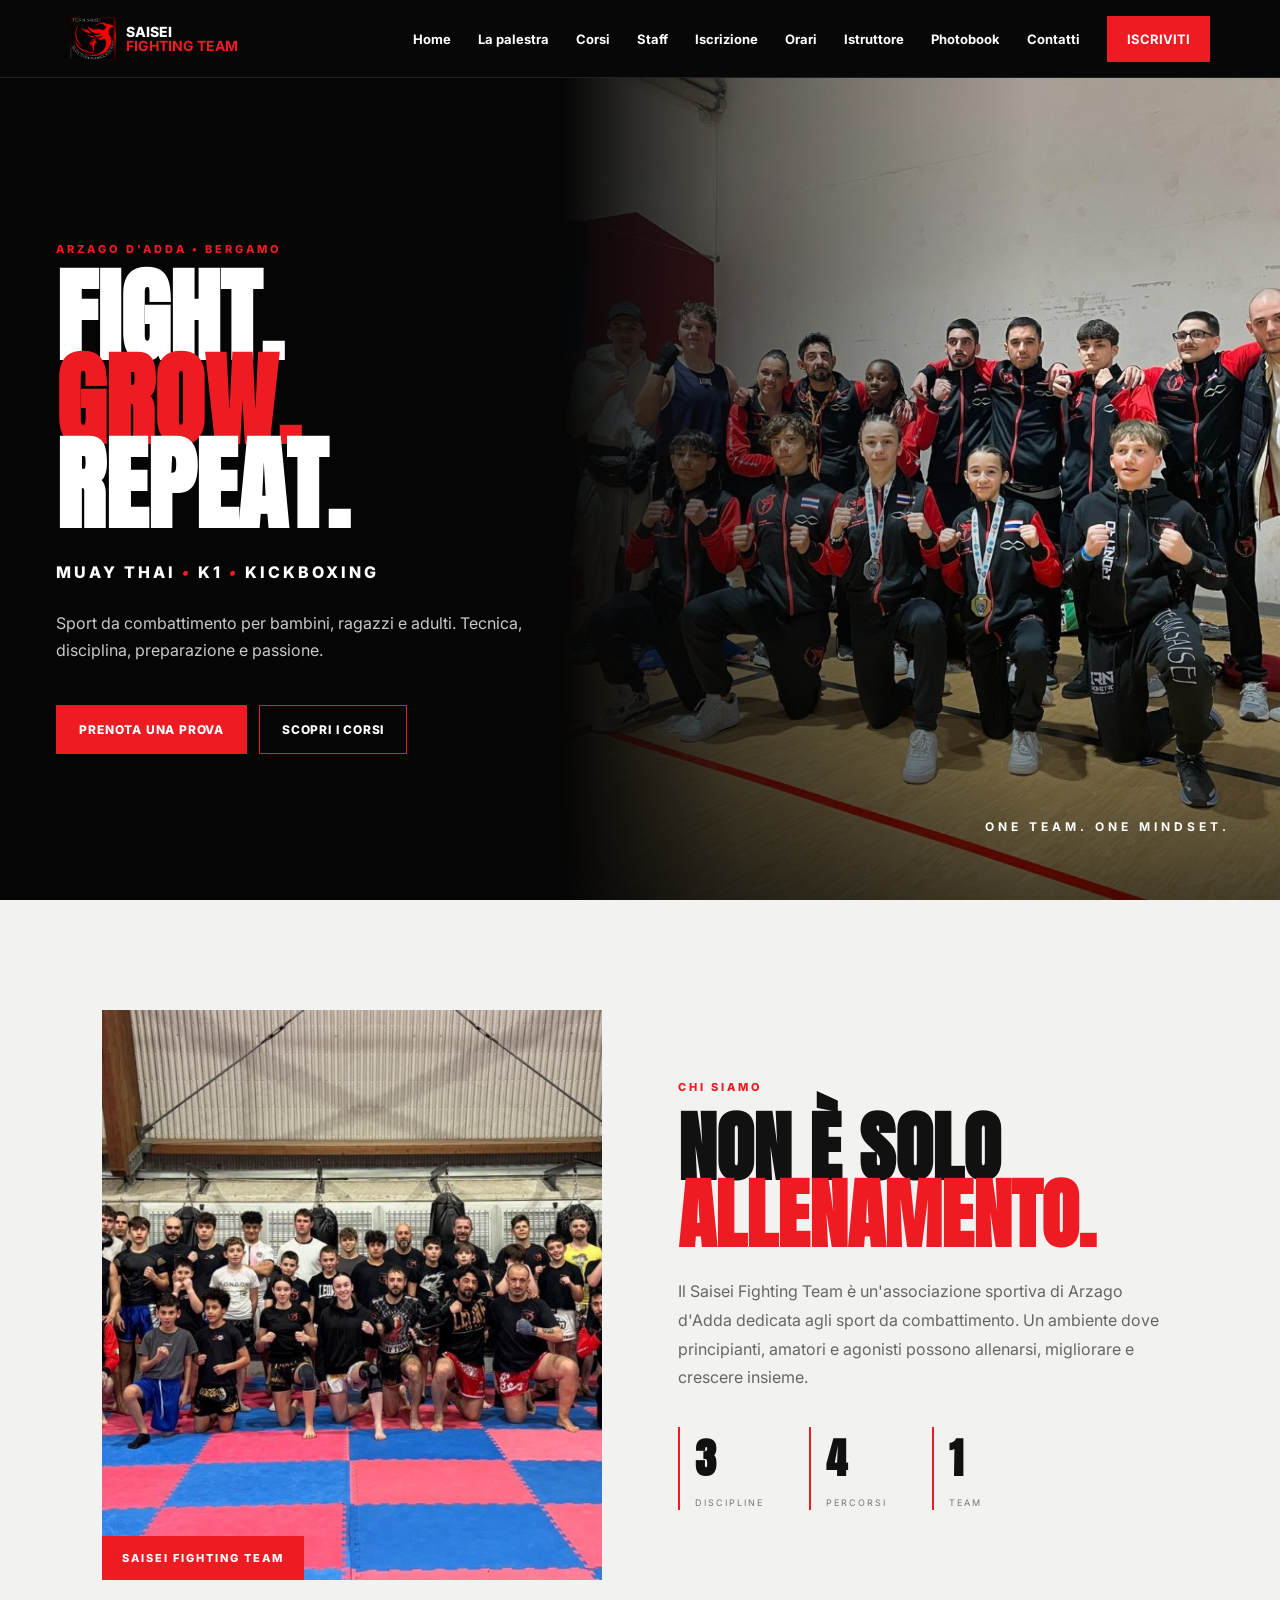
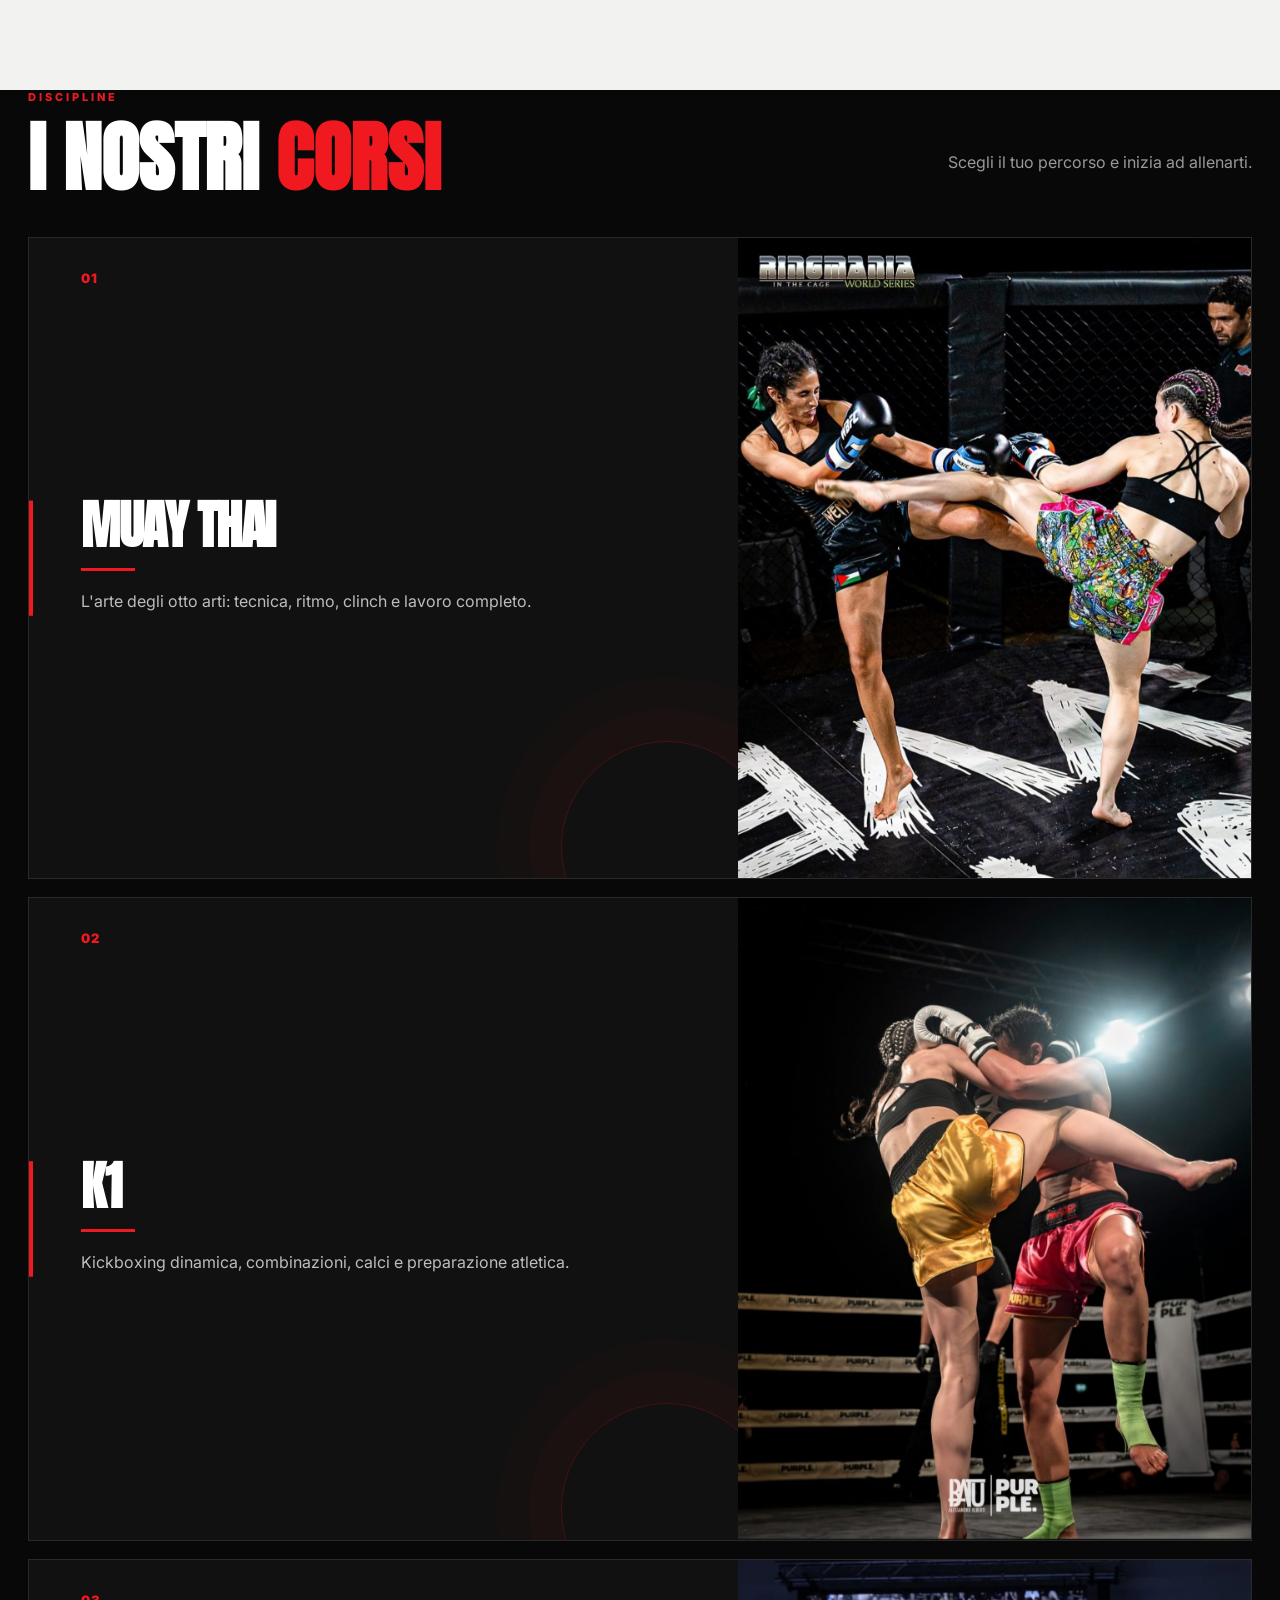
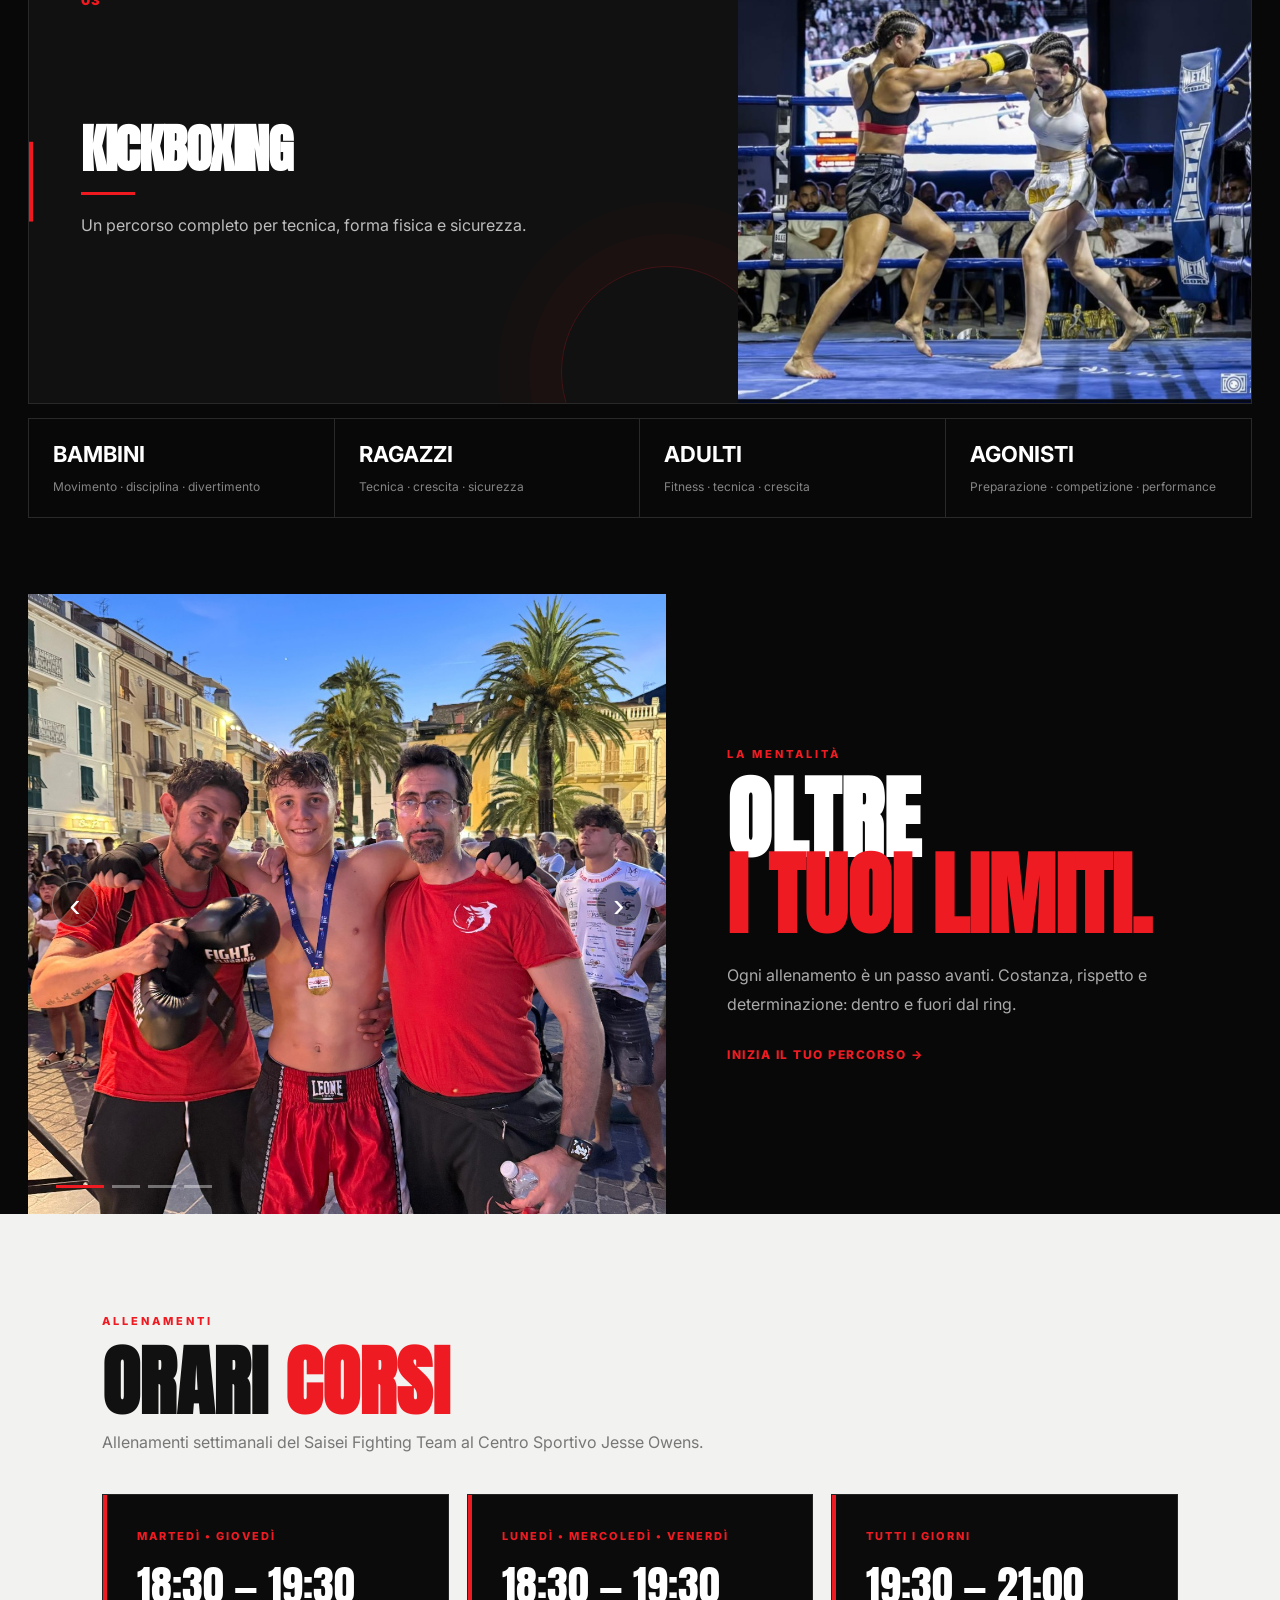
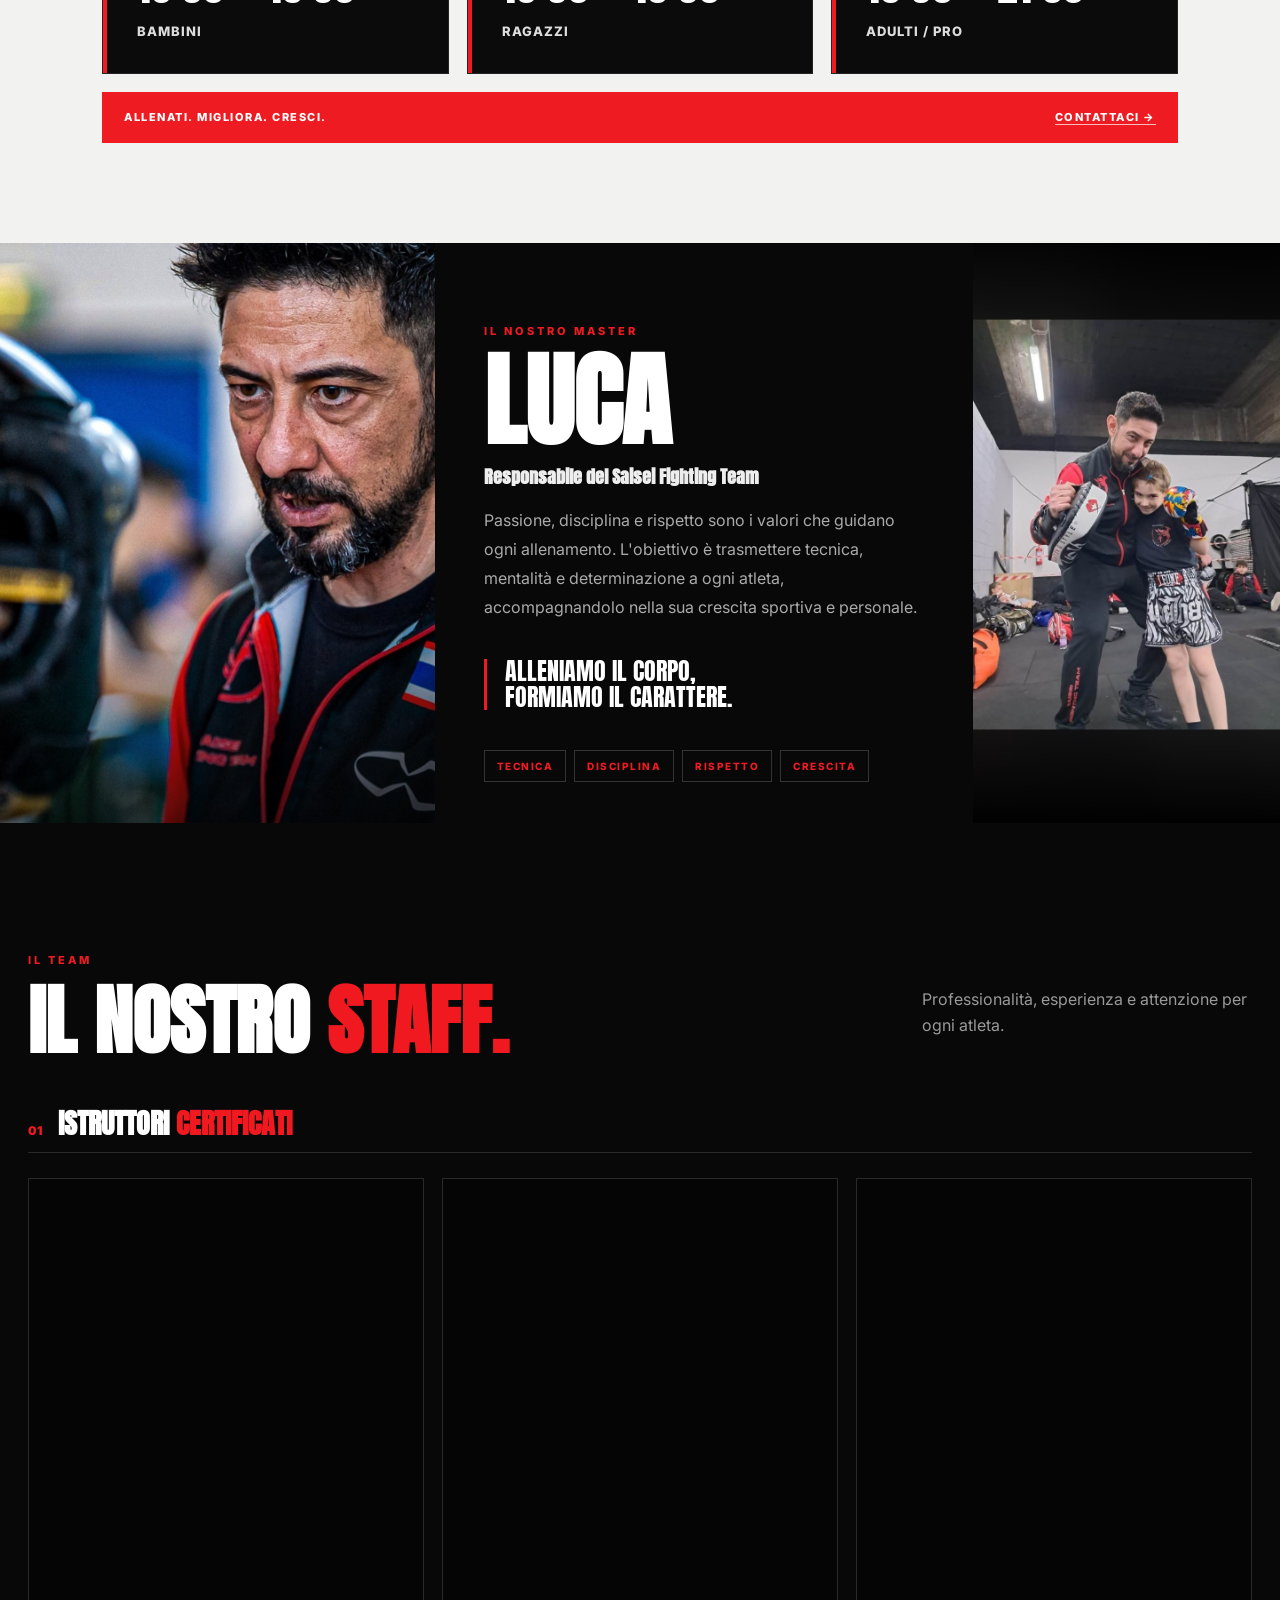
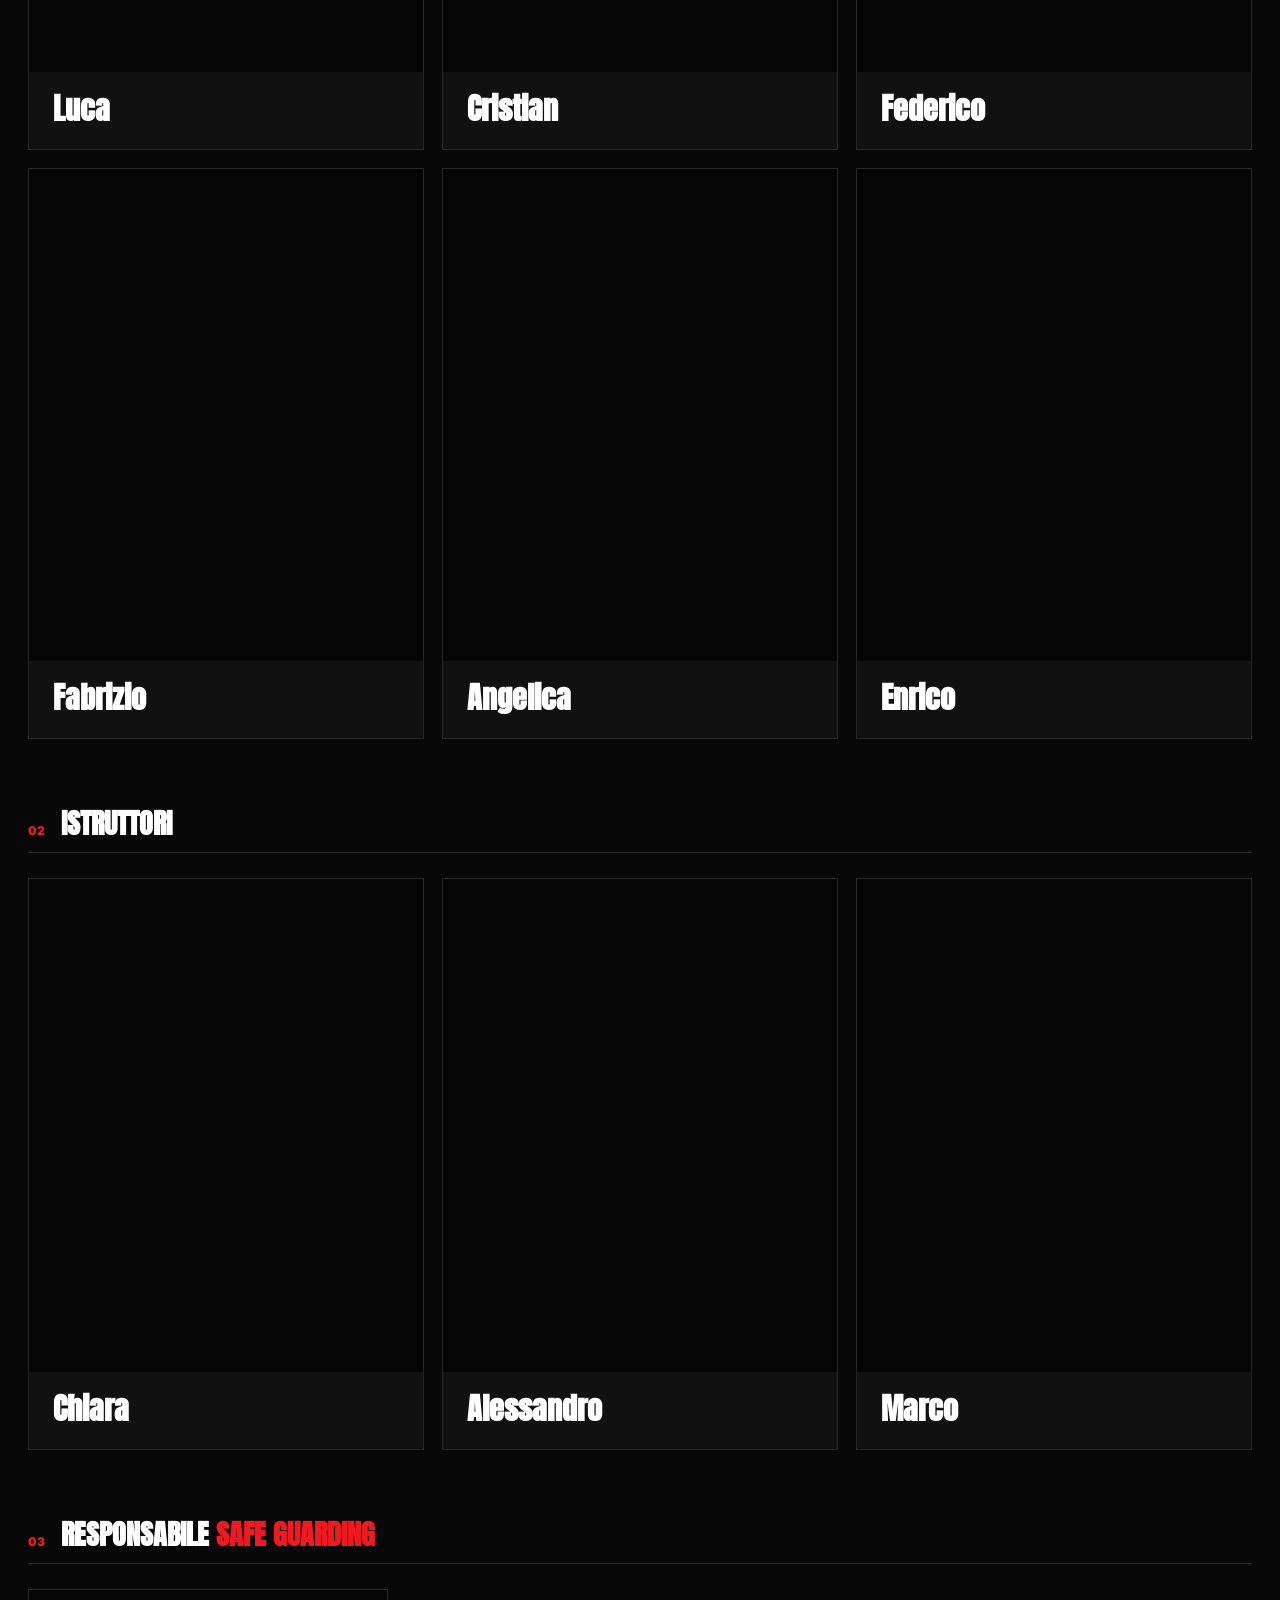
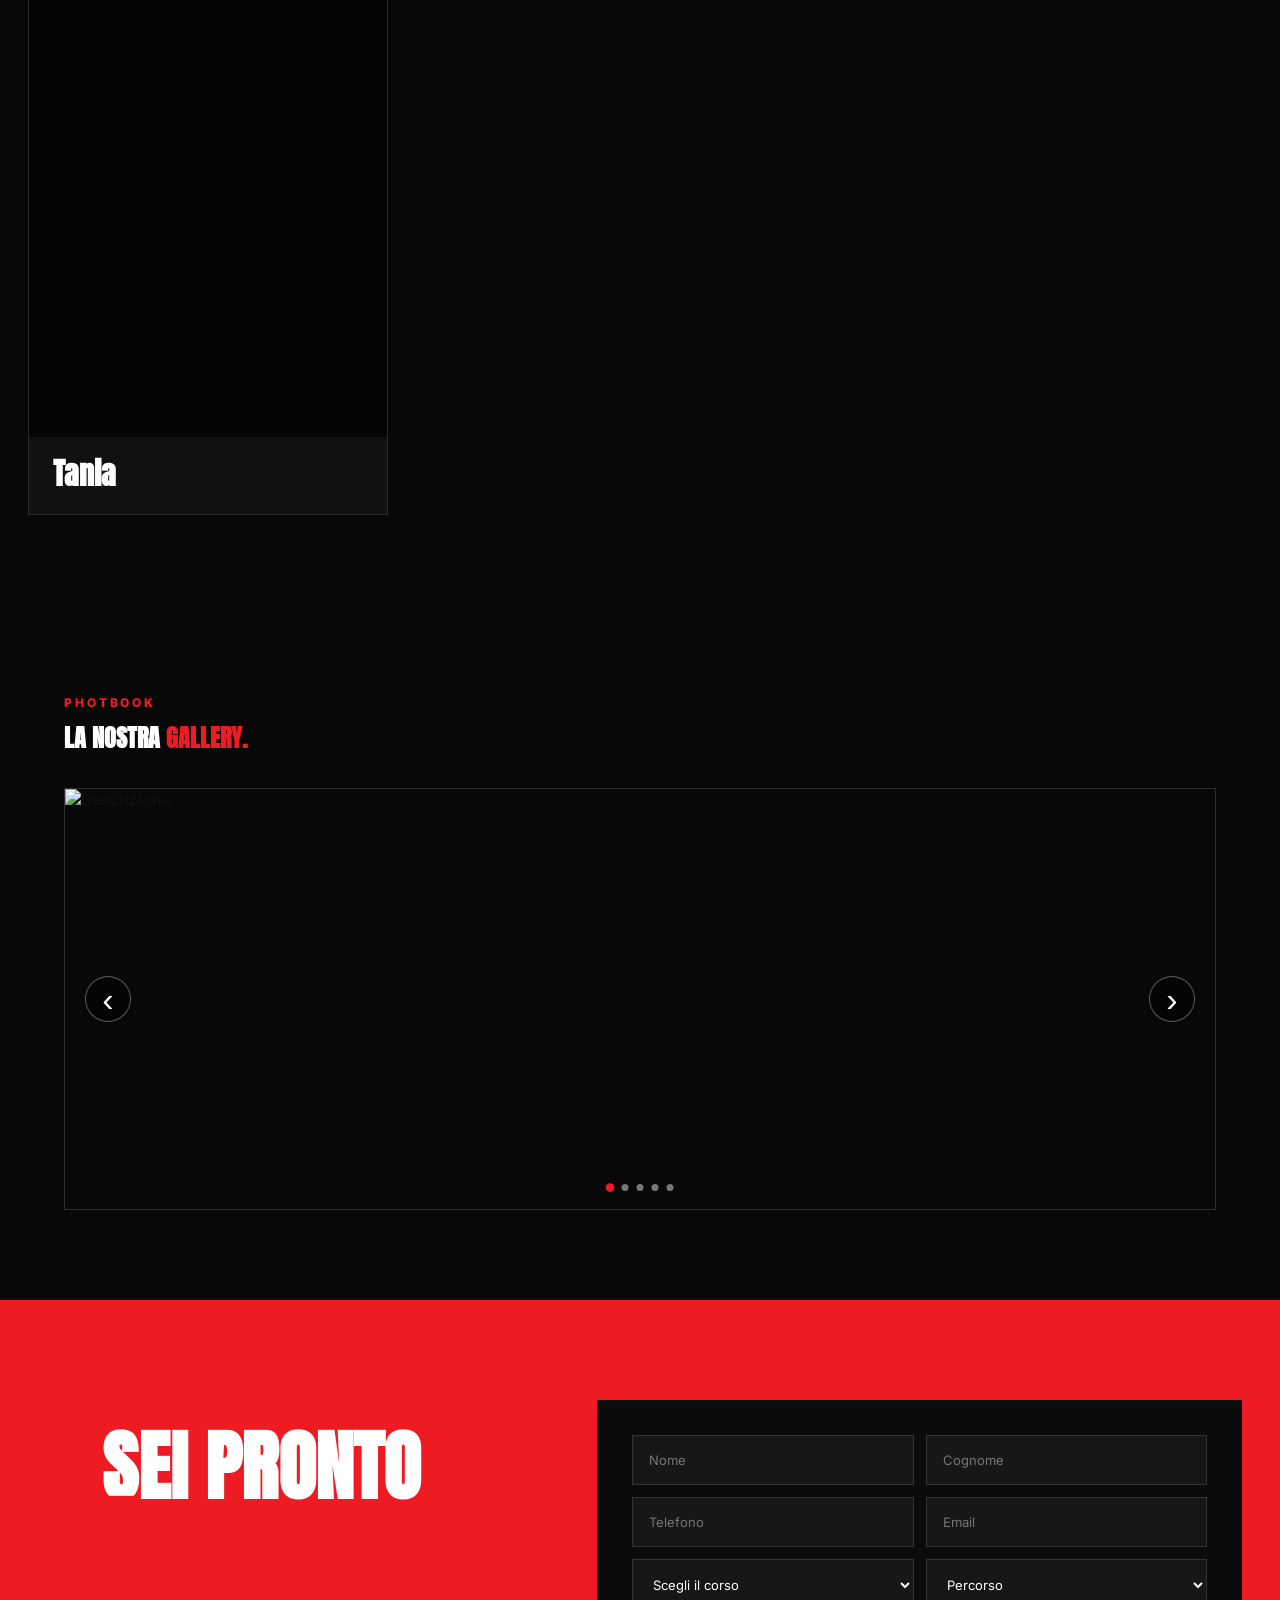
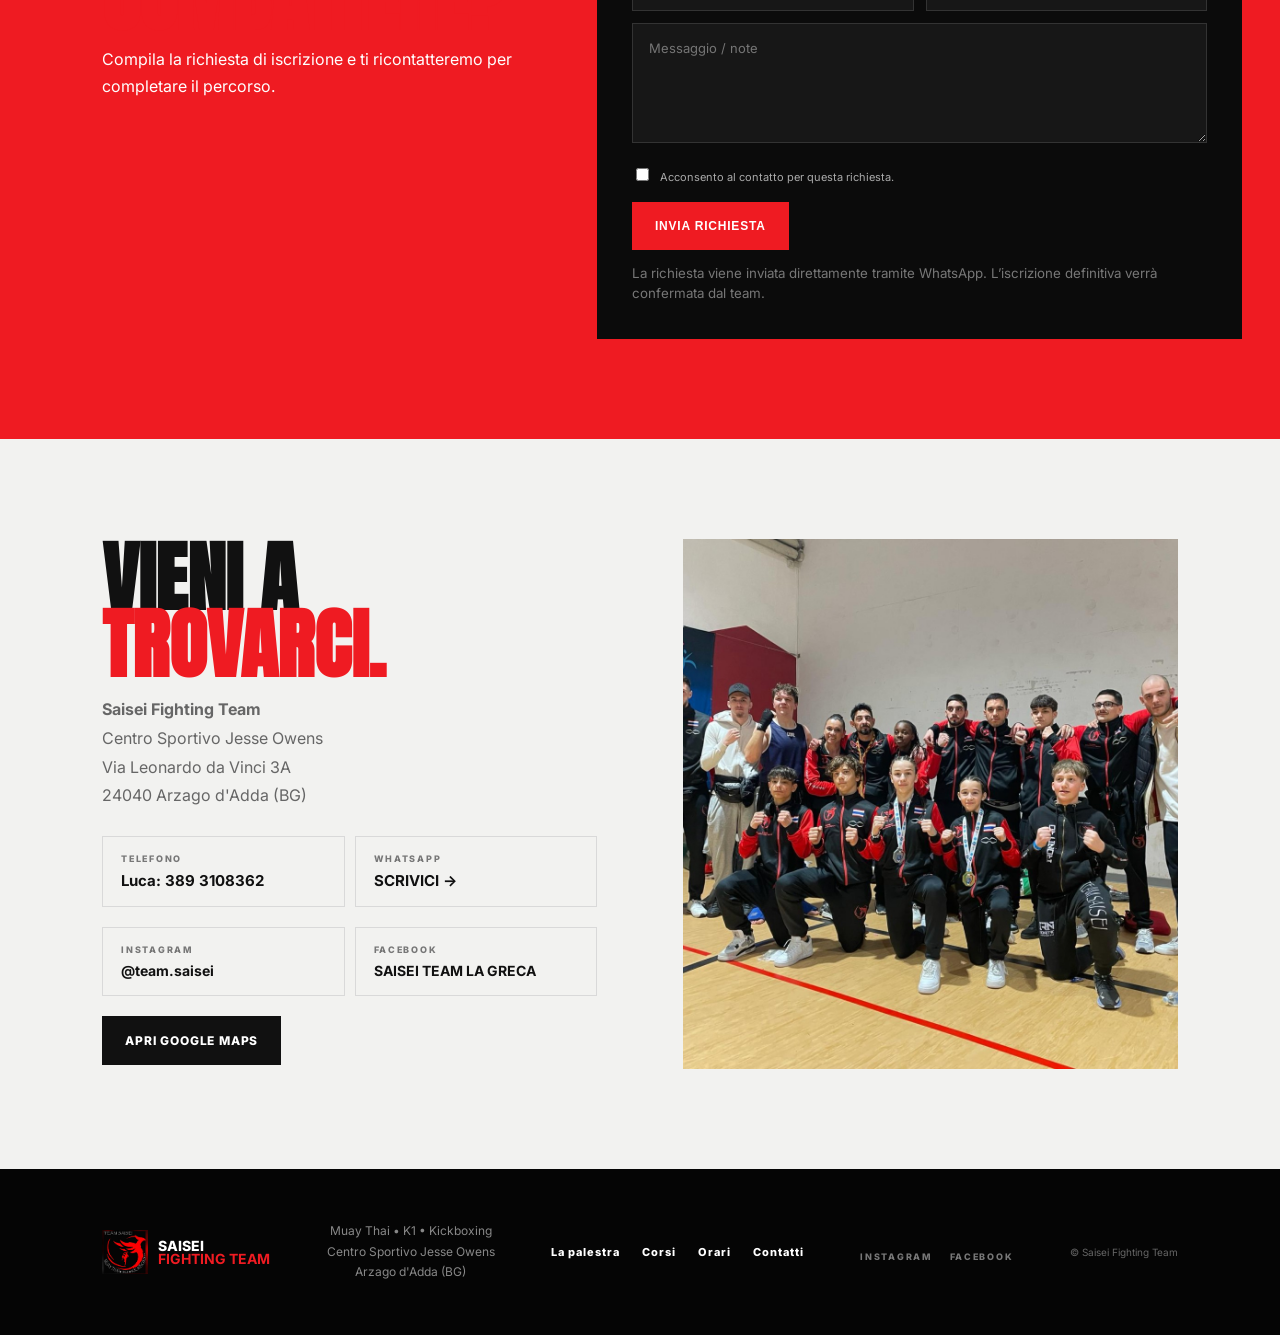
==== index.html @ 7217b6ef "Add files via upload" ====
<!doctype html>
<html lang="it">
<head>
<meta charset="utf-8">
<meta name="viewport" content="width=device-width,initial-scale=1">
<meta name="description" content="Saisei Fighting Team - Muay Thai, K1 e Kickboxing ad Arzago d'Adda.">
<title>Saisei Fighting Team</title>
<link rel="preconnect" href="https://fonts.googleapis.com">
<link rel="preconnect" href="https://fonts.gstatic.com" crossorigin>
<link href="https://fonts.googleapis.com/css2?family=Anton&family=Inter:wght@400;500;600;700;800&display=swap" rel="stylesheet">
<link rel="stylesheet" href="styles.css">
</head>
<body>
<header class="header">
<a class="brand" href="#home"><img src="logo.png" alt="Saisei Fighting Team"><span>SAISEI<br><b>FIGHTING TEAM</b></span></a>
<button class="menu-toggle" aria-label="Menu">☰</button>
<nav class="nav"><a href="#home">Home</a><a href="#palestra">La palestra</a><a href="#corsi">Corsi</a><a href="#staff">Staff</a><a href="#iscrizione">Iscrizione</a><a href="#orari">Orari</a><a href="#istruttore">Istruttore</a><a href="#photobook">Photobook</a><a href="#contatti">Contatti</a><a class="nav-cta" href="#iscrizione">ISCRIVITI</a></nav>
</header>

<section id="home" class="hero">
<div class="hero-content">
<div class="eyebrow">ARZAGO D'ADDA • BERGAMO</div>
<h1>FIGHT.<br><span>GROW.</span><br>REPEAT.</h1>
<p class="disciplines">MUAY THAI <i>•</i> K1 <i>•</i> KICKBOXING</p>
<p class="copy">Sport da combattimento per bambini, ragazzi e adulti. Tecnica, disciplina, preparazione e passione.</p>
<div class="actions"><a class="btn red" href="#iscrizione">PRENOTA UNA PROVA</a><a class="btn outline" href="#corsi">SCOPRI I CORSI</a></div>
</div>
<div class="hero-photo"><img src="team.jpg" alt="Saisei Fighting Team"><div class="hero-overlay"></div><strong>ONE TEAM. ONE MINDSET.</strong></div>

</section>

<section id="palestra" class="about light">
<div class="big-photo"><img src="gym.jpg" alt="Allenamento del Saisei Fighting Team"><span>SAISEI FIGHTING TEAM</span></div>
<div><div class="eyebrow dark">CHI SIAMO</div><h2>NON È SOLO<br><em>ALLENAMENTO.</em></h2>
<p>Il Saisei Fighting Team è un'associazione sportiva di Arzago d'Adda dedicata agli sport da combattimento. Un ambiente dove principianti, amatori e agonisti possono allenarsi, migliorare e crescere insieme.</p>
<div class="stats"><div><b>3</b><small>DISCIPLINE</small></div><div><b>4</b><small>PERCORSI</small></div><div><b>1</b><small>TEAM</small></div></div></div>
</section>

<section id="corsi" class="dark-section">
  <div class="section-head">
    <div>
      <div class="eyebrow">DISCIPLINE</div>
      <h2>I NOSTRI <em>CORSI</em></h2>
    </div>
    <p>Scegli il tuo percorso e inizia ad allenarti.</p>
  </div>

  <div class="course-list">
    <article class="course-row">
      <div class="course-copy">
        <span class="course-number">01</span>
        <div>
          <h3>MUAY THAI</h3>
          <p>L'arte degli otto arti: tecnica, ritmo, clinch e lavoro completo.</p>
        </div>
      </div>
      <div class="course-photo"><img src="muay-thai.jpg" alt="Muay Thai"></div>
    </article>

    <article class="course-row">
      <div class="course-copy">
        <span class="course-number">02</span>
        <div>
          <h3>K1</h3>
          <p>Kickboxing dinamica, combinazioni, calci e preparazione atletica.</p>
        </div>
      </div>
      <div class="course-photo"><img src="fight-4.jpg" alt="K1"></div>
    </article>

    <article class="course-row">
      <div class="course-copy">
        <span class="course-number">03</span>
        <div>
          <h3>KICKBOXING</h3>
          <p>Un percorso completo per tecnica, forma fisica e sicurezza.</p>
        </div>
      </div>
      <div class="course-photo"><img src="fight-5.jpg" alt="Kickboxing"></div>
    </article>
  </div>

  <div class="course-levels">
    <div><strong>BAMBINI</strong><span>Movimento · disciplina · divertimento</span></div>
    <div><strong>RAGAZZI</strong><span>Tecnica · crescita · sicurezza</span></div>
    <div><strong>ADULTI</strong><span>Fitness · tecnica · crescita</span></div>
    <div><strong>AGONISTI</strong><span>Preparazione · competizione · performance</span></div>
  </div>
</section>


<section class="quote">
  <div class="quote-gallery" aria-label="Galleria Saisei Fighting Team">
    <div class="quote-slide is-active"><img src="fighter.jpg" alt="Atleta del Saisei Fighting Team"></div>
    <div class="quote-slide"><img src="team.jpg" alt="Squadra Saisei Fighting Team"></div>
    <div class="quote-slide"><img src="gym.jpg" alt="Allenamento del Saisei Fighting Team"></div>
    <div class="quote-slide"><img src="fight-2.jpg" alt="Combattimento"></div>
    <button class="quote-nav quote-prev" type="button" aria-label="Foto precedente">‹</button>
    <button class="quote-nav quote-next" type="button" aria-label="Foto successiva">›</button>
    <div class="quote-dots" aria-hidden="true">
      <span class="is-active"></span><span></span><span></span><span></span>
    </div>
  </div>
  <article>
    <div class="eyebrow">LA MENTALITÀ</div>
    <h2>OLTRE<br><em>I TUOI LIMITI.</em></h2>
    <p>Ogni allenamento è un passo avanti. Costanza, rispetto e determinazione: dentro e fuori dal ring.</p>
    <a href="#iscrizione">INIZIA IL TUO PERCORSO →</a>
  </article>
</section>


<section id="orari" class="light schedule">
<div class="eyebrow dark">ALLENAMENTI</div>
<h2>ORARI <em>CORSI</em></h2>
<p class="muted">Allenamenti settimanali del Saisei Fighting Team al Centro Sportivo Jesse Owens.</p>
<div class="schedule-cards">
  <div class="schedule-card">
    <div class="schedule-days">MARTEDÌ • GIOVEDÌ</div>
    <div class="schedule-time">18:30 — 19:30</div>
    <div class="schedule-course">BAMBINI</div>
  </div>
  <div class="schedule-card">
    <div class="schedule-days">LUNEDÌ • MERCOLEDÌ • VENERDÌ</div>
    <div class="schedule-time">18:30 — 19:30</div>
    <div class="schedule-course">RAGAZZI</div>
  </div>
  <div class="schedule-card schedule-wide">
    <div class="schedule-days">TUTTI I GIORNI</div>
    <div class="schedule-time">19:30 — 21:00</div>
    <div class="schedule-course">ADULTI / PRO</div>
  </div>
</div>
<div class="schedule-note">
  <span>ALLENATI. MIGLIORA. CRESCI.</span>
  <a href="#contatti">CONTATTACI →</a>
</div>
</section>

<section id="istruttore" class="coach">
<div class="coach-main-photo"><img src="luca-master.jpg" alt="Luca - Master del Saisei Fighting Team"></div>
<article>
  <div class="eyebrow">IL NOSTRO MASTER</div>
  <h2>LUCA</h2>
  <h3 class="coach-role">Responsabile del Saisei Fighting Team</h3>
  <p>Passione, disciplina e rispetto sono i valori che guidano ogni allenamento. L'obiettivo è trasmettere tecnica, mentalità e determinazione a ogni atleta, accompagnandolo nella sua crescita sportiva e personale.</p>
  <blockquote>ALLENIAMO IL CORPO,<br>FORMIAMO IL CARATTERE.</blockquote>
  <div class="coach-values">
    <span>TECNICA</span><span>DISCIPLINA</span><span>RISPETTO</span><span>CRESCITA</span>
  </div>
</article>
<div class="coach-support-photo"><img src="luca-kids.jpg" alt="Luca durante un allenamento con un giovane atleta"></div>
</section>



<section id="staff" class="dark-section staff-section">
  <div class="section-head"><div><div class="eyebrow">IL TEAM</div><h2>IL NOSTRO <em>STAFF.</em></h2></div>
  <p>Professionalità, esperienza e attenzione per ogni atleta.</p></div>
  <div class="staff-category"><div class="staff-category-title"><span>01</span><h3>ISTRUTTORI <em>CERTIFICATI</em></h3></div>
    <div class="coaches-grid"><article class="coach-card"><div class="coach-photo"></div><div class="coach-info"><h3>Luca</h3></div></article>
<article class="coach-card"><div class="coach-photo"></div><div class="coach-info"><h3>Cristian</h3></div></article>
<article class="coach-card"><div class="coach-photo"></div><div class="coach-info"><h3>Federico</h3></div></article>
<article class="coach-card"><div class="coach-photo"></div><div class="coach-info"><h3>Fabrizio</h3></div></article>
<article class="coach-card"><div class="coach-photo"></div><div class="coach-info"><h3>Angelica</h3></div></article>
<article class="coach-card"><div class="coach-photo"></div><div class="coach-info"><h3>Enrico</h3></div></article></div></div>
  <div class="staff-category"><div class="staff-category-title"><span>02</span><h3>ISTRUTTORI</h3></div>
    <div class="coaches-grid"><article class="coach-card"><div class="coach-photo"></div><div class="coach-info"><h3>Chiara</h3></div></article>
<article class="coach-card"><div class="coach-photo"></div><div class="coach-info"><h3>Alessandro</h3></div></article>
<article class="coach-card"><div class="coach-photo"></div><div class="coach-info"><h3>Marco</h3></div></article></div></div>
  <div class="staff-category staff-safeguarding"><div class="staff-category-title"><span>03</span><h3>RESPONSABILE <em>SAFE GUARDING</em></h3></div>
    <div class="coaches-grid staff-single"><article class="coach-card"><div class="coach-photo"></div><div class="coach-info"><h3>Tania</h3></div></article></div></div>
</section>


<section id="photobook" class="photobook-section">
  <div class="photobook-heading">
    <span class="eyebrow">PHOTBOOK</span>
    <h2>LA NOSTRA <span>GALLERY.</span></h2>
  </div>
  <div class="photobook-carousel" aria-label="Photobook">
    <div class="photobook-slide is-active"><img class="photobook-image" src="nome-foto.jpg" alt="Descrizione"></div>
    <div class="photobook-slide"><img class="photobook-image" src="fight-2.jpg" alt="Combattimento"></div>
    <div class="photobook-slide"><img class="photobook-image" src="fight-5.jpg" alt="Combattimento"></div>
    <div class="photobook-slide"><img class="photobook-image" src="fight-4.jpg" alt="Combattimento"></div>
    <div class="photobook-slide"><img class="photobook-image" src="gym.jpg" alt="Allenamento"></div>
    <button class="photobook-nav photobook-prev" type="button" aria-label="Foto precedente">‹</button>
    <button class="photobook-nav photobook-next" type="button" aria-label="Foto successiva">›</button>
    <div class="photobook-dots" aria-hidden="true"><span class="is-active"></span><span></span><span></span><span></span><span></span></div>
  </div>
</section>

<section id="iscrizione" class="signup"><div><div class="eyebrow">ISCRIZIONE</div><h2>SEI PRONTO<br><em>A COMBATTERE?</em></h2><p>Compila la richiesta di iscrizione e ti ricontatteremo per completare il percorso.</p></div>
<form id="signupForm"><div class="form-grid"><input required placeholder="Nome"><input required placeholder="Cognome"><input required type="tel" placeholder="Telefono"><input type="email" placeholder="Email"><select required><option value="">Scegli il corso</option><option>Muay Thai</option><option>K1</option><option>Kickboxing</option><option>Non so, vorrei essere consigliato</option></select><select><option value="">Percorso</option><option>Bambini</option><option>Adulti</option><option>Amatori</option><option>Agonisti</option></select></div><textarea placeholder="Messaggio / note"></textarea><label class="consent"><input required type="checkbox"> Acconsento al contatto per questa richiesta.</label><button class="btn red" type="submit">INVIA RICHIESTA</button><small>La richiesta viene inviata direttamente tramite WhatsApp. L’iscrizione definitiva verrà confermata dal team.</small></form></section>

<section id="contatti" class="light contact">
<div>
    <h2>VIENI A<br><em>TROVARCI.</em></h2>
  <p><b>Saisei Fighting Team</b><br>Centro Sportivo Jesse Owens<br>Via Leonardo da Vinci 3A<br>24040 Arzago d'Adda (BG)</p>
  <div class="contact-actions">
    <a class="contact-action" href="tel:+393893108362"><span>TELEFONO</span><strong>Luca: 389 3108362</strong></a>
    <a class="contact-action" href="https://wa.me/393893108362" target="_blank" rel="noopener"><span>WHATSAPP</span><strong>SCRIVICI →</strong></a>
  </div>
  <div class="social-links">
  <a href="https://www.instagram.com/team.saisei/" target="_blank" rel="noopener"><span>INSTAGRAM</span><strong>@team.saisei</strong></a>
  <a href="https://www.facebook.com/p/Asd-Saisei-Team-La-Greca-100063907461205/?locale=it_IT" target="_blank" rel="noopener"><span>FACEBOOK</span><strong>SAISEI TEAM LA GRECA</strong></a>
</div>
<a class="btn dark" target="_blank" rel="noopener" href="https://www.google.com/maps/search/?api=1&query=Via+Leonardo+da+Vinci+3A,+Arzago+d'Adda">APRI GOOGLE MAPS</a>
</div>
<div class="contact-photo"><img src="team.jpg" alt="Saisei Fighting Team"></div>
</section>

<footer>
<div class="brand"><img src="logo.png" alt="Saisei Fighting Team"><span>SAISEI<br><b>FIGHTING TEAM</b></span></div>
<p>Muay Thai • K1 • Kickboxing<br>Centro Sportivo Jesse Owens<br>Arzago d'Adda (BG)</p>
<div class="footer-links"><a href="#palestra">La palestra</a><a href="#corsi">Corsi</a><a href="#orari">Orari</a><a href="#contatti">Contatti</a></div>
<div class="footer-socials">
  <a href="https://www.instagram.com/team.saisei/" target="_blank" rel="noopener">INSTAGRAM</a>
  <a href="https://www.facebook.com/p/Asd-Saisei-Team-La-Greca-100063907461205/?locale=it_IT" target="_blank" rel="noopener">FACEBOOK</a>
</div>
<small>© Saisei Fighting Team</small>
</footer>
<script src="script.js"></script>

<script>
document.getElementById('signupForm').addEventListener('submit', function(e) {
  e.preventDefault();

  const inputs = this.querySelectorAll('input, select, textarea');
  const nome = inputs[0].value;
  const cognome = inputs[1].value;
  const telefono = inputs[2].value;
  const email = inputs[3].value || 'Non indicata';
  const corso = inputs[4].value;
  const percorso = inputs[5].value || 'Non indicato';
  const note = inputs[6].value || 'Nessuna nota';

  const message =
    'RICHIESTA DI ISCRIZIONE\n\n' +
    'Nome: ' + nome + '\n' +
    'Cognome: ' + cognome + '\n' +
    'Telefono: ' + telefono + '\n' +
    'Email: ' + email + '\n' +
    'Corso: ' + corso + '\n' +
    'Percorso: ' + percorso + '\n\n' +
    'Messaggio: ' + note;

  window.open(
    'https://wa.me/393893108362?text=' + encodeURIComponent(message),
    '_blank'
  );
});
</script>


<script>
(function(){
  const slides = document.querySelectorAll('.quote-slide');
  const dots = document.querySelectorAll('.quote-dots span');
  const prev = document.querySelector('.quote-prev');
  const next = document.querySelector('.quote-next');
  if (!slides.length) return;

  let current = 0;
  let timer;

  function showSlide(index){
    slides[current].classList.remove('is-active');
    dots[current].classList.remove('is-active');

    current = (index + slides.length) % slides.length;

    slides[current].classList.add('is-active');
    dots[current].classList.add('is-active');
  }

  function resetTimer(){
    clearInterval(timer);
    timer = setInterval(function(){
      showSlide(current + 1);
    }, 7000);
  }

  prev.addEventListener('click', function(){
    showSlide(current - 1);
    resetTimer();
  });

  next.addEventListener('click', function(){
    showSlide(current + 1);
    resetTimer();
  });

  resetTimer();
})();
</script>


<script>
(function(){
  const slides = document.querySelectorAll('.photobook-slide');
  const dots = document.querySelectorAll('.photobook-dots span');
  const prev = document.querySelector('.photobook-prev');
  const next = document.querySelector('.photobook-next');
  if (!slides.length || !prev || !next) return;

  let current = 0;
  let timer;

  function showSlide(index){
    slides[current].classList.remove('is-active');
    dots[current].classList.remove('is-active');
    current = (index + slides.length) % slides.length;
    slides[current].classList.add('is-active');
    dots[current].classList.add('is-active');
  }

  function resetTimer(){
    clearInterval(timer);
    timer = setInterval(function(){
      showSlide(current + 1);
    }, 7000);
  }

  prev.addEventListener('click', function(){
    showSlide(current - 1);
    resetTimer();
  });

  next.addEventListener('click', function(){
    showSlide(current + 1);
    resetTimer();
  });

  resetTimer();
})();
</script>

</body></html>
---- styles.css ----
*{box-sizing:border-box}html{scroll-behavior:smooth}body{margin:0;font-family:Inter,Arial,sans-serif;color:#111;background:#080808}img{display:block;width:100%;object-fit:cover}a{text-decoration:none;color:inherit}.header{height:78px;background:#070707;color:#fff;display:flex;align-items:center;justify-content:space-between;padding:0 5.5%;position:sticky;top:0;z-index:50;border-bottom:1px solid #202020}.brand{display:flex;align-items:center;gap:10px;font-size:14px;font-weight:800;line-height:.95}.brand img{width:46px;height:46px;object-fit:contain}.brand b{color:#ef1b22}.nav{display:flex;gap:27px;align-items:center;font-size:13px;font-weight:700}.nav a:hover{color:#ef1b22}.nav-cta{background:#ef1b22;padding:15px 20px}.menu-toggle{display:none;background:none;border:0;color:#fff;font-size:25px}.hero{min-height:calc(100vh - 78px);display:grid;grid-template-columns:44% 56%;background:#050505;color:#fff;overflow:hidden}.hero-content{padding:11vh 5% 9vh 10%;display:flex;justify-content:center;flex-direction:column;z-index:2}.eyebrow{color:#ef1b22;font-size:11px;font-weight:800;letter-spacing:3px;margin-bottom:20px}.dark{color:#ef1b22}.hero h1,h2,h3{font-family:Anton,Impact,sans-serif;margin:0}.hero h1{font-size:clamp(75px,8vw,145px);line-height:.82}.hero h1 span,h2 em{color:#ef1b22;font-style:normal}.disciplines{font-weight:800;letter-spacing:3px;margin:34px 0 12px}.disciplines i{color:#ef1b22}.copy{max-width:540px;color:#c9c9c9;line-height:1.7}.actions{display:flex;gap:12px;margin-top:24px}.btn{display:inline-flex;padding:16px 22px;border:1px solid #ef1b22;font-size:12px;font-weight:800;letter-spacing:.8px;justify-content:center;cursor:pointer}.red{background:#ef1b22;color:#fff}.outline{color:#fff}.dark.btn{background:#111;color:#fff;border-color:#111}.hero-photo{position:relative;overflow:hidden}.hero-photo img{height:100%;object-position:center}.hero-overlay{position:absolute;inset:0;background:linear-gradient(90deg,#050505 0%,rgba(5,5,5,.5) 24%,transparent 65%),linear-gradient(0deg,rgba(0,0,0,.7),transparent 45%)}.hero-photo strong{position:absolute;right:7%;bottom:8%;font-size:12px;letter-spacing:4px}.light{background:#f2f2f0}.about{padding:110px 8%;display:grid;grid-template-columns:1fr 1fr;gap:7%;align-items:center}.big-photo{height:570px;position:relative;overflow:hidden}.big-photo img{height:100%}.big-photo span{position:absolute;bottom:0;left:0;background:#ef1b22;color:#fff;padding:15px 20px;font-size:11px;font-weight:800;letter-spacing:2px}.about h2,.section-head h2,.schedule h2,.contact h2{font-size:clamp(55px,6vw,100px);line-height:.88}.about p{color:#666;line-height:1.8;max-width:620px;margin:28px 0}.stats{display:flex;margin-top:35px}.stats div{padding:0 45px 0 15px;border-left:2px solid #ef1b22}.stats b{font-family:Anton;font-size:42px;display:block}.stats small{font-size:9px;letter-spacing:2px;color:#777}.courses{padding:105px 8%;color:#fff}.section-head{display:flex;justify-content:space-between;align-items:end;gap:30px;margin-bottom:45px}.section-head p{color:#999;max-width:330px;line-height:1.6}.course-grid{display:grid;grid-template-columns:repeat(3,1fr);gap:15px}.course-grid article{height:470px;position:relative;overflow:hidden;border:1px solid #292929}.course-grid article img{height:100%;transition:.5s}.course-grid article:hover img{transform:scale(1.04)}.shade{position:absolute;inset:0;background:linear-gradient(0deg,rgba(0,0,0,.92),transparent 65%)}.course-grid article>span{position:absolute;top:24px;left:24px;color:#ef1b22;font-family:Anton}.course-grid article>div:last-child{position:absolute;left:28px;right:28px;bottom:28px}.course-grid h3{font-size:42px}.course-grid p{color:#ddd;line-height:1.6;font-size:14px}.audience{display:grid;grid-template-columns:repeat(4,1fr);margin-top:15px;border:1px solid #292929}.audience div{padding:28px 22px;border-right:1px solid #292929}.audience div:last-child{border:0}.audience b{display:block;font-family:Anton;font-size:27px}.audience small{display:block;color:#888;margin-top:8px}.quote{display:grid;grid-template-columns:52% 48%;background:#080808;color:#fff;min-height:620px}.quote>div{overflow:hidden}.quote img{height:100%}.quote article{padding:90px 10%;display:flex;justify-content:center;flex-direction:column}.quote h2{font-size:clamp(60px,7vw,110px);line-height:.85}.quote p{color:#aaa;line-height:1.8;max-width:500px;margin:28px 0}.quote a{color:#ef1b22;font-size:12px;font-weight:800;letter-spacing:1.5px}.schedule{padding:100px 8%}.muted{color:#777}.table{margin-top:40px;border-top:2px solid #111}.tr{display:grid;grid-template-columns:1fr 1fr 2fr;padding:20px 12px;border-bottom:1px solid #ccc;gap:20px}.tr.head{background:#111;color:#fff;font-size:11px;letter-spacing:2px}.tr strong{color:#ef1b22}.coach{display:grid;grid-template-columns:48% 52%;background:#080808;color:#fff}.coach>div{height:580px}.coach img{height:100%}.coach article{padding:90px 10%;display:flex;justify-content:center;flex-direction:column}.coach h2{font-size:clamp(50px,6vw,90px);line-height:.9}.coach p{color:#aaa;line-height:1.8;max-width:560px}.gallery{padding:100px 8%}.gallery-grid{display:grid;grid-template-columns:repeat(4,1fr);gap:10px}.gallery-grid img{height:360px}.signup{background:#ef1b22;color:#fff;padding:100px 8%;display:grid;grid-template-columns:40% 60%;gap:6%}.signup h2{font-size:clamp(60px,6vw,100px);line-height:.85}.signup p{line-height:1.7}.signup form{background:#0b0b0b;padding:35px}.form-grid{display:grid;grid-template-columns:1fr 1fr;gap:12px}input,select,textarea{width:100%;padding:16px;background:#171717;border:1px solid #333;color:#fff;font:inherit;font-size:13px}textarea{margin-top:12px;min-height:120px;resize:vertical}.consent{display:block;color:#aaa;font-size:11px;margin:18px 0}.consent input{width:auto;margin-right:8px}.signup form>small{display:block;color:#777;margin-top:15px}.contact{padding:100px 8%;display:grid;grid-template-columns:1fr 1fr;gap:8%;align-items:center}.contact p{color:#666;line-height:1.8}.contact-photo{height:530px}.contact-photo img{height:100%}footer{background:#050505;color:#fff;padding:40px 8%;display:flex;align-items:center;justify-content:space-between;gap:30px}footer p{text-align:center;color:#888;font-size:12px;line-height:1.7}footer small{color:#666;font-size:10px}@media(max-width:900px){.header{height:70px;padding:0 5%}.nav{display:none;position:absolute;top:70px;left:0;right:0;background:#080808;padding:15px 5%;flex-direction:column;align-items:stretch;gap:0}.nav.open{display:flex}.nav a{padding:14px 0;border-bottom:1px solid #222}.nav-cta{text-align:center;margin-top:8px}.menu-toggle{display:block}.hero{grid-template-columns:1fr}.hero-content{padding:80px 7% 55px}.hero-photo{height:55vh;min-height:380px}.about,.quote,.coach,.contact,.signup{grid-template-columns:1fr}.about{padding:70px 7%}.big-photo{height:430px}.courses,.gallery,.schedule{padding:70px 7%}.section-head{display:block}.section-head p{margin-top:18px}.course-grid{grid-template-columns:1fr}.audience{grid-template-columns:1fr 1fr}.audience div:nth-child(2){border-right:0}.audience div:nth-child(3),.audience div:nth-child(4){border-top:1px solid #292929}.quote>div{height:480px}.quote article,.coach article{padding:70px 7%}.coach>div{height:460px}.gallery-grid{grid-template-columns:1fr 1fr}.gallery-grid img{height:250px}.signup{padding:70px 7%}.signup form{padding:22px}.contact{padding:70px 7%}.contact-photo{height:400px}footer{flex-direction:column;text-align:center}}@media(max-width:520px){.brand span{font-size:11px}.brand img{width:40px;height:40px}.hero h1{font-size:20vw}.hero-disciplines{letter-spacing:1.5px;font-size:13px}.actions{flex-direction:column}.btn{width:100%}.stats{justify-content:space-between}.stats div{padding-right:10px}.audience{grid-template-columns:1fr}.audience div{border-right:0!important;border-bottom:1px solid #292929}.gallery-grid{grid-template-columns:1fr}.gallery-grid img{height:330px}.form-grid{grid-template-columns:1fr}.tr{grid-template-columns:1fr 1fr}.tr strong{grid-column:1/-1}}

.schedule-cards{display:grid;grid-template-columns:repeat(3,1fr);gap:18px;margin-top:42px}
.schedule-card{background:#0b0b0b;color:#fff;padding:34px;border:1px solid #242424;position:relative;overflow:hidden}
.schedule-card:before{content:"";position:absolute;left:0;top:0;bottom:0;width:4px;background:#ef1b22}
.schedule-days{color:#ef1b22;font-size:11px;font-weight:800;letter-spacing:2px;margin-bottom:22px}
.schedule-time{font-family:Anton,Impact,sans-serif;font-size:42px;line-height:1}
.schedule-course{font-size:13px;font-weight:800;letter-spacing:1px;margin-top:16px;color:#ddd}
.schedule-note{display:flex;justify-content:space-between;align-items:center;margin-top:18px;background:#ef1b22;color:#fff;padding:18px 22px;font-size:11px;font-weight:800;letter-spacing:1.5px}
.schedule-note a{border-bottom:1px solid rgba(255,255,255,.7)}

.coach{display:grid;grid-template-columns:34% 42% 24%;background:#080808;color:#fff;min-height:620px}
.coach-main-photo,.coach-support-photo{height:620px;overflow:hidden}
.coach-main-photo img,.coach-support-photo img{height:100%}
.coach-main-photo img{object-position:center}
.coach-support-photo img{object-position:center}
.coach article{padding:75px 9%;display:flex;justify-content:center;flex-direction:column}
.coach article h2{font-size:clamp(70px,8vw,120px);line-height:.85}
.coach-role{font-size:18px;margin:18px 0 0;color:#eee}
.coach article p{color:#aaa;line-height:1.8;max-width:560px}
.coach blockquote{margin:22px 0;padding-left:18px;border-left:3px solid #ef1b22;font-family:Anton,Impact,sans-serif;font-size:24px;line-height:1.05}
.coach-values{display:flex;flex-wrap:wrap;gap:8px;margin-top:18px}
.coach-values span{border:1px solid #333;padding:9px 12px;color:#ef1b22;font-size:10px;font-weight:800;letter-spacing:1.5px}

@media(max-width:1000px){
.schedule-cards{grid-template-columns:1fr 1fr}
.schedule-wide{grid-column:1/-1}
.coach{grid-template-columns:1fr 1fr}
.coach-main-photo{height:520px}
.coach-support-photo{height:520px}
.coach article{grid-column:1/-1;grid-row:2;padding:65px 7%}
}
@media(max-width:600px){
.schedule-cards{grid-template-columns:1fr}
.schedule-wide{grid-column:auto}
.schedule-time{font-size:38px}
.coach{display:flex;flex-direction:column}
.coach-main-photo{height:440px}
.coach-support-photo{height:400px;order:3}
.coach article{order:2;padding:60px 7%}
.coach article h2{font-size:72px}
}

.contact-actions{display:grid;grid-template-columns:1fr 1fr;gap:10px;margin:26px 0 20px}
.contact-action{border:1px solid #d9d9d9;padding:16px 18px;display:flex;flex-direction:column;gap:7px;transition:.2s}
.contact-action:hover{border-color:#ef1b22;transform:translateY(-2px)}
.contact-action span{font-size:9px;letter-spacing:1.7px;font-weight:800;color:#777}
.contact-action strong{font-size:15px;color:#111}
.footer-links{display:flex;gap:22px;flex-wrap:wrap;justify-content:center;margin:12px 0}
.footer-links a{font-size:11px;font-weight:800;letter-spacing:1px}
@media(max-width:600px){.contact-actions{grid-template-columns:1fr}.footer-links{gap:14px}}

.social-links{display:grid;grid-template-columns:1fr 1fr;gap:10px;margin:10px 0 20px}
.social-links a{border:1px solid #d9d9d9;padding:16px 18px;display:flex;flex-direction:column;gap:7px;transition:.2s}
.social-links a:hover{border-color:#ef1b22;transform:translateY(-2px)}
.social-links span,.footer-socials a{font-size:9px;letter-spacing:1.7px;font-weight:800;color:#777}
.social-links strong{font-size:14px;color:#111}
.footer-socials{display:flex;gap:18px;justify-content:center;margin-top:8px}
.footer-socials a:hover{color:#ef1b22}
@media(max-width:600px){.social-links{grid-template-columns:1fr}}

/* CORSI — immagini uniformi e perfettamente allineate */
#corsi .course-image,
#corsi .card img,
#corsi .course-card img,
#corsi .course-media img {
  display:block;
  width:100%;
  height:260px;
  object-fit:cover;
  object-position:center center;
  margin:0;
}
#corsi .card,
#corsi .course-card,
#corsi .course-media {
  overflow:hidden;
}
@media(max-width:900px){
  #corsi .course-image,
  #corsi .card img,
  #corsi .course-card img,
  #corsi .course-media img {height:230px}
}
@media(max-width:600px){
  #corsi .course-image,
  #corsi .card img,
  #corsi .course-card img,
  #corsi .course-media img {height:210px}
}

/* CORSI — mostrare le foto intere, senza tagli */
#corsi .course-image,
#corsi .card img,
#corsi .course-card img,
#corsi .course-media img {
  width:100%;
  height:260px;
  object-fit:contain;
  object-position:center center;
  display:block;
  background:#080808;
  margin:0;
}

/* CORSI — immagini a pieno riquadro */
#corsi .course-image,
#corsi .card img,
#corsi .course-card img,
#corsi .course-media img {
  display:block;
  width:100%;
  height:260px;
  object-fit:cover;
  object-position:center center;
  margin:0;
  background:none;
}
@media(max-width:900px){
  #corsi .course-image,
  #corsi .card img,
  #corsi .course-card img,
  #corsi .course-media img {height:230px}
}
@media(max-width:600px){
  #corsi .course-image,
  #corsi .card img,
  #corsi .course-card img,
  #corsi .course-media img {height:210px}
}

/* CORSI — più spazio alle immagini, mantenendo i soggetti in alto */
#corsi .course-grid article .course-image {
  width:100%;
  height:400px;
  object-fit:cover;
  object-position:center top;
  display:block;
}
#corsi .course-grid article {
  height:470px;
}
@media(max-width:900px){
  #corsi .course-grid article .course-image {height:350px}
}
@media(max-width:600px){
  #corsi .course-grid article .course-image {height:300px}
}

/* CORSI — nuovo layout verticale: testo a sinistra, foto completa a destra */
#corsi .course-list{
  display:flex;
  flex-direction:column;
  gap:18px;
  margin-top:42px;
}

#corsi .course-row{
  display:grid;
  grid-template-columns:1fr 42%;
  min-height:360px;
  border:1px solid #292929;
  background:#111;
  overflow:hidden;
  position:relative;
  transition:transform .35s ease, border-color .35s ease;
}
#corsi .course-row:hover{
  transform:translateY(-3px);
  border-color:#f11920;
}

#corsi .course-copy{
  padding:46px 52px;
  display:flex;
  flex-direction:column;
  justify-content:center;
  position:relative;
  min-width:0;
  overflow:hidden;
}
#corsi .course-copy::before{
  content:"";
  position:absolute;
  left:0;
  top:0;
  width:4px;
  height:100%;
  background:#f11920;
  transform:scaleY(.18);
  transform-origin:center;
  transition:transform .45s ease;
}
#corsi .course-row:hover .course-copy::before{
  transform:scaleY(1);
}
#corsi .course-copy::after{
  content:"";
  position:absolute;
  right:-35px;
  bottom:-75px;
  width:210px;
  height:210px;
  border:1px solid rgba(241,25,32,.22);
  border-radius:50%;
  box-shadow:0 0 0 32px rgba(241,25,32,.025), 0 0 0 64px rgba(241,25,32,.018);
}

#corsi .course-number{
  color:#f11920;
  font-size:13px;
  font-weight:900;
  letter-spacing:1px;
  position:absolute;
  top:32px;
  left:52px;
}

#corsi .course-copy h3{
  margin:0 0 18px;
  font-size:clamp(42px,4.1vw,68px);
  line-height:.88;
  color:#fff;
  letter-spacing:-1.5px;
  max-width:90%;
}

#corsi .course-copy p{
  margin:0;
  max-width:590px;
  color:#bdbdbd;
  font-size:16px;
  line-height:1.55;
}
#corsi .course-copy h3::after{
  content:"";
  display:block;
  width:54px;
  height:3px;
  margin-top:20px;
  background:#f11920;
  transition:width .35s ease;
}
#corsi .course-row:hover .course-copy h3::after{
  width:105px;
}

#corsi .course-photo{
  min-height:300px;
  display:flex;
  align-items:center;
  justify-content:center;
  background:#050505;
  overflow:hidden;
}

#corsi .course-photo img{
  width:100%;
  height:100%;
  display:block;
  object-fit:cover;
  object-position:center center;
}

#corsi .course-levels{
  display:grid;
  grid-template-columns:repeat(4,1fr);
  margin-top:14px;
  border:1px solid #292929;
}

#corsi .course-levels>div{
  padding:22px 24px;
  border-right:1px solid #292929;
}

#corsi .course-levels>div:last-child{border-right:0}

#corsi .course-levels strong{
  display:block;
  color:#fff;
  font-size:22px;
  margin-bottom:8px;
}

#corsi .course-levels span{
  color:#858585;
  font-size:12px;
}

@media(max-width:900px){
  #corsi .course-row{
    grid-template-columns:1fr 45%;
    min-height:310px;
  }
  #corsi .course-copy{padding:38px 32px}
  #corsi .course-number{left:32px;top:24px}
  #corsi .course-copy h3{font-size:42px}
  #corsi .course-levels{grid-template-columns:repeat(2,1fr)}
  #corsi .course-levels>div:nth-child(2){border-right:0}
  #corsi .course-levels>div:nth-child(-n+2){border-bottom:1px solid #292929}
}

@media(max-width:600px){
  #corsi .course-row{
    grid-template-columns:1fr;
    min-height:0;
  }
  #corsi .course-copy{min-height:230px;padding:58px 24px 30px;justify-content:center}
  #corsi .course-number{left:24px;top:20px}
  #corsi .course-copy h3{font-size:38px}
  #corsi .course-photo{height:260px;min-height:260px}
  #corsi .course-levels{grid-template-columns:1fr}
  #corsi .course-levels>div{
    border-right:0;
    border-bottom:1px solid #292929;
  }
  #corsi .course-levels>div:last-child{border-bottom:0}
}

/* CORSI — titolo più leggibile e maggiore respiro dai margini */
#corsi .section-head{
  padding-left:28px;
  padding-right:28px;
}

#corsi .section-head h2{
  color:#fff;
}

#corsi .section-head h2 em{
  color:#f11920;
  font-style:normal;
}

#corsi .course-list,
#corsi .course-levels{
  margin-left:28px;
  margin-right:28px;
}

@media(max-width:600px){
  #corsi .section-head{
    padding-left:18px;
    padding-right:18px;
  }
  #corsi .course-list,
  #corsi .course-levels{
    margin-left:18px;
    margin-right:18px;
  }
}

/* CORSI — più spazio tra categorie e sezione successiva */
#corsi .course-levels{
  margin-bottom:76px;
}

/* PHOTOBOOK */
#photobook .gallery-grid{
  margin-top:38px;
  display:grid;
  grid-template-columns:repeat(2,1fr);
  gap:16px;
}
#photobook .gallery-grid img{
  display:block;
  width:100%;
  height:360px;
  object-fit:cover;
  object-position:center center;
}
#photobook .gallery-grid img:hover{
  transform:scale(1.01);
  transition:transform .25s ease;
}
@media(max-width:900px){
  #corsi .course-levels{margin-bottom:58px}
  #photobook .gallery-grid img{height:280px}
}
@media(max-width:600px){
  #corsi .course-levels{margin-bottom:48px}
  #photobook .gallery-grid{
    grid-template-columns:1fr;
    gap:14px;
  }
  #photobook .gallery-grid img{height:300px}
}

/* ALLENATORI */
#istruttori.coaches-section{padding-top:90px;padding-bottom:90px}
#istruttori .section-head{margin-bottom:42px}
#istruttori .coaches-grid{display:grid;grid-template-columns:repeat(3,1fr);gap:18px}
#istruttori .coach-card{border:1px solid #292929;background:#111;overflow:hidden}
#istruttori .coach-photo{width:100%;aspect-ratio:4/5;background:#050505}
#istruttori .coach-info{display:flex;align-items:center;gap:18px;padding:22px 24px 25px}
#istruttori .coach-info span{color:#f11920;font-size:13px;font-weight:900}
#istruttori .coach-info h3{margin:0;color:#fff;font-size:30px;line-height:1}
@media(max-width:900px){#istruttori .coaches-grid{grid-template-columns:repeat(2,1fr)}}
@media(max-width:600px){
#istruttori.coaches-section{padding-top:65px;padding-bottom:65px}
#istruttori .coaches-grid{grid-template-columns:1fr;gap:14px}
#istruttori .coach-photo{aspect-ratio:16/10}
#istruttori .coach-info{padding:18px 20px 21px}
#istruttori .coach-info h3{font-size:26px}
}

/* ISTRUTTORI — titolo bianco, margini più ampi e nessun numero */
#istruttori .section-head{
  padding-left:28px;
  padding-right:28px;
  margin-bottom:42px;
}

#istruttori .section-head h2{
  color:#fff;
}

#istruttori .section-head h2 em{
  color:#f11920;
  font-style:normal;
}

#istruttori .coaches-grid{
  margin-left:28px;
  margin-right:28px;
}

#istruttori .coach-info{
  gap:0;
}

@media(max-width:600px){
  #istruttori .section-head{
    padding-left:18px;
    padding-right:18px;
  }
  #istruttori .coaches-grid{
    margin-left:18px;
    margin-right:18px;
  }
}

/* ISCRIZIONE — sezione SEI PRONTO */
#iscrizione{
  scroll-margin-top:90px;
}
#iscrizione form small{
  display:block;
  margin-top:14px;
  color:#777;
  line-height:1.5;
}

/* CAROSELLO — sezione La Mentalità */
.quote{
  overflow:hidden;
}
.quote-gallery{
  position:relative;
  overflow:hidden;
  min-height:620px;
  margin:0 0 0 28px;
}
.quote-slide{
  position:absolute;
  inset:0;
  opacity:0;
  visibility:hidden;
  transition:opacity .8s ease, visibility .8s ease;
}
.quote-slide.is-active{
  opacity:1;
  visibility:visible;
}
.quote-slide img{
  width:100%;
  height:100%;
  object-fit:cover;
  object-position:center;
}
.quote-dots{
  position:absolute;
  left:28px;
  bottom:26px;
  display:flex;
  gap:8px;
  z-index:3;
}
.quote-dots span{
  display:block;
  width:28px;
  height:3px;
  background:rgba(255,255,255,.38);
  transition:width .3s ease, background .3s ease;
}
.quote-dots span.is-active{
  width:48px;
  background:#ef1b22;
}
@media(max-width:800px){
  .quote{
    grid-template-columns:1fr;
  }
  .quote-gallery{
    min-height:520px;
    margin:0 18px;
  }
  .quote article{
    padding:70px 10%;
  }
}

/* Navigazione manuale del carosello */
.quote-nav{
  position:absolute;
  top:50%;
  transform:translateY(-50%);
  z-index:4;
  width:46px;
  height:46px;
  border:1px solid rgba(255,255,255,.35);
  border-radius:50%;
  background:rgba(0,0,0,.42);
  color:#fff;
  font-size:34px;
  line-height:38px;
  display:flex;
  align-items:center;
  justify-content:center;
  cursor:pointer;
  transition:background .2s ease, border-color .2s ease;
}
.quote-nav:hover{
  background:rgba(0,0,0,.72);
  border-color:rgba(255,255,255,.75);
}
.quote-prev{left:24px;}
.quote-next{right:24px;}
.quote-nav:focus-visible{
  outline:2px solid #ef1b22;
  outline-offset:3px;
}
@media(max-width:800px){
  .quote-nav{
    width:42px;
    height:42px;
    font-size:30px;
  }
  .quote-prev{left:14px;}
  .quote-next{right:14px;}
}

/* Photobook: carosello singolo, niente griglia */
.photobook-section{
  padding:90px 5vw;
}
.photobook-heading{
  margin-bottom:32px;
}
.photobook-heading .eyebrow{
  display:block;
  color:#ef1b22;
  font-size:12px;
  font-weight:800;
  letter-spacing:.24em;
  margin-bottom:10px;
}
.photobook-heading h2{
  margin:0;
  color:#fff;
}
.photobook-heading h2 span{
  color:#ef1b22;
}
.photobook-carousel{
  position:relative;
  width:100%;
  min-height:420px;
  background:#111;
  border:1px solid rgba(255,255,255,.12);
  overflow:hidden;
}
.photobook-slide{
  display:none;
  width:100%;
  height:100%;
  min-height:420px;
  align-items:center;
  justify-content:center;
}
.photobook-slide.is-active{
  display:flex;
}
.photobook-image{
  display:block;
  width:100%;
  height:100%;
  min-height:420px;
  max-height:700px;
  object-fit:contain;
  object-position:center;
  background:#080808;
}
.photobook-nav{
  position:absolute;
  top:50%;
  transform:translateY(-50%);
  z-index:4;
  width:46px;
  height:46px;
  border:1px solid rgba(255,255,255,.35);
  border-radius:50%;
  background:rgba(0,0,0,.5);
  color:#fff;
  font-size:34px;
  line-height:38px;
  display:flex;
  align-items:center;
  justify-content:center;
  cursor:pointer;
}
.photobook-nav:hover{
  background:rgba(0,0,0,.78);
  border-color:rgba(255,255,255,.75);
}
.photobook-prev{left:20px;}
.photobook-next{right:20px;}
.photobook-nav:focus-visible{
  outline:2px solid #ef1b22;
  outline-offset:3px;
}
.photobook-dots{
  position:absolute;
  left:50%;
  bottom:18px;
  transform:translateX(-50%);
  display:flex;
  gap:8px;
  z-index:4;
}
.photobook-dots span{
  width:7px;
  height:7px;
  border-radius:50%;
  background:rgba(255,255,255,.45);
}
.photobook-dots span.is-active{
  background:#ef1b22;
  transform:scale(1.25);
}
@media(max-width:800px){
  .photobook-section{padding:65px 5vw;}
  .photobook-carousel,
  .photobook-slide,
  .photobook-image{
    min-height:280px;
  }
  .photobook-nav{
    width:42px;
    height:42px;
    font-size:30px;
  }
  .photobook-prev{left:12px;}
  .photobook-next{right:12px;}
}

/* Footer: logo e nome leggermente più grandi */
footer .footer-brand img,
.footer-brand img,
.site-footer .footer-brand img {
  width: 64px;
  height: 64px;
  object-fit: contain;
}
footer .footer-brand,
.footer-brand,
.site-footer .footer-brand {
  transform: scale(1.08);
  transform-origin: left center;
}
footer .footer-brand strong,
.footer-brand strong,
.site-footer .footer-brand strong {
  font-size: 18px;
}
@media (max-width: 800px) {
  footer .footer-brand img,
  .footer-brand img,
  .site-footer .footer-brand img {
    width: 58px;
    height: 58px;
  }
  footer .footer-brand strong,
  .footer-brand strong,
  .site-footer .footer-brand strong {
    font-size: 17px;
  }
}

/* STAFF */
#staff{padding-top:90px;padding-bottom:90px}
#staff .section-head{padding:0 28px;margin-bottom:55px}
#staff .section-head h2{color:#fff}
#staff .section-head h2 em,#staff .staff-category-title h3 em{color:#f11920;font-style:normal}
#staff .staff-category{margin:0 28px 70px}
#staff .staff-category:last-child{margin-bottom:0}
#staff .staff-category-title{display:flex;align-items:baseline;gap:16px;margin-bottom:25px;border-bottom:1px solid #292929;padding-bottom:14px}
#staff .staff-category-title>span{color:#f11920;font-size:12px;font-weight:900}
#staff .staff-category-title h3{margin:0;color:#fff;font-size:28px;line-height:1}
#staff .coaches-grid{display:grid;grid-template-columns:repeat(3,1fr);gap:18px}
#staff .coach-card{border:1px solid #292929;background:#111;overflow:hidden}
#staff .coach-photo{width:100%;aspect-ratio:4/5;background:#050505}
#staff .coach-info{padding:22px 24px 25px}
#staff .coach-info h3{margin:0;color:#fff;font-size:30px;line-height:1}
#staff .staff-single{grid-template-columns:minmax(220px,360px)}
@media(max-width:900px){#staff .coaches-grid{grid-template-columns:repeat(2,1fr)}}
@media(max-width:600px){
#staff{padding-top:65px;padding-bottom:65px}
#staff .section-head{padding:0 18px;margin-bottom:40px}
#staff .staff-category{margin:0 18px 50px}
#staff .staff-category-title h3{font-size:22px;line-height:1.1}
#staff .coaches-grid{grid-template-columns:1fr;gap:14px}
#staff .coach-photo{aspect-ratio:16/10}
#staff .coach-info{padding:18px 20px 21px}
#staff .coach-info h3{font-size:26px}
#staff .staff-single{grid-template-columns:1fr}
}
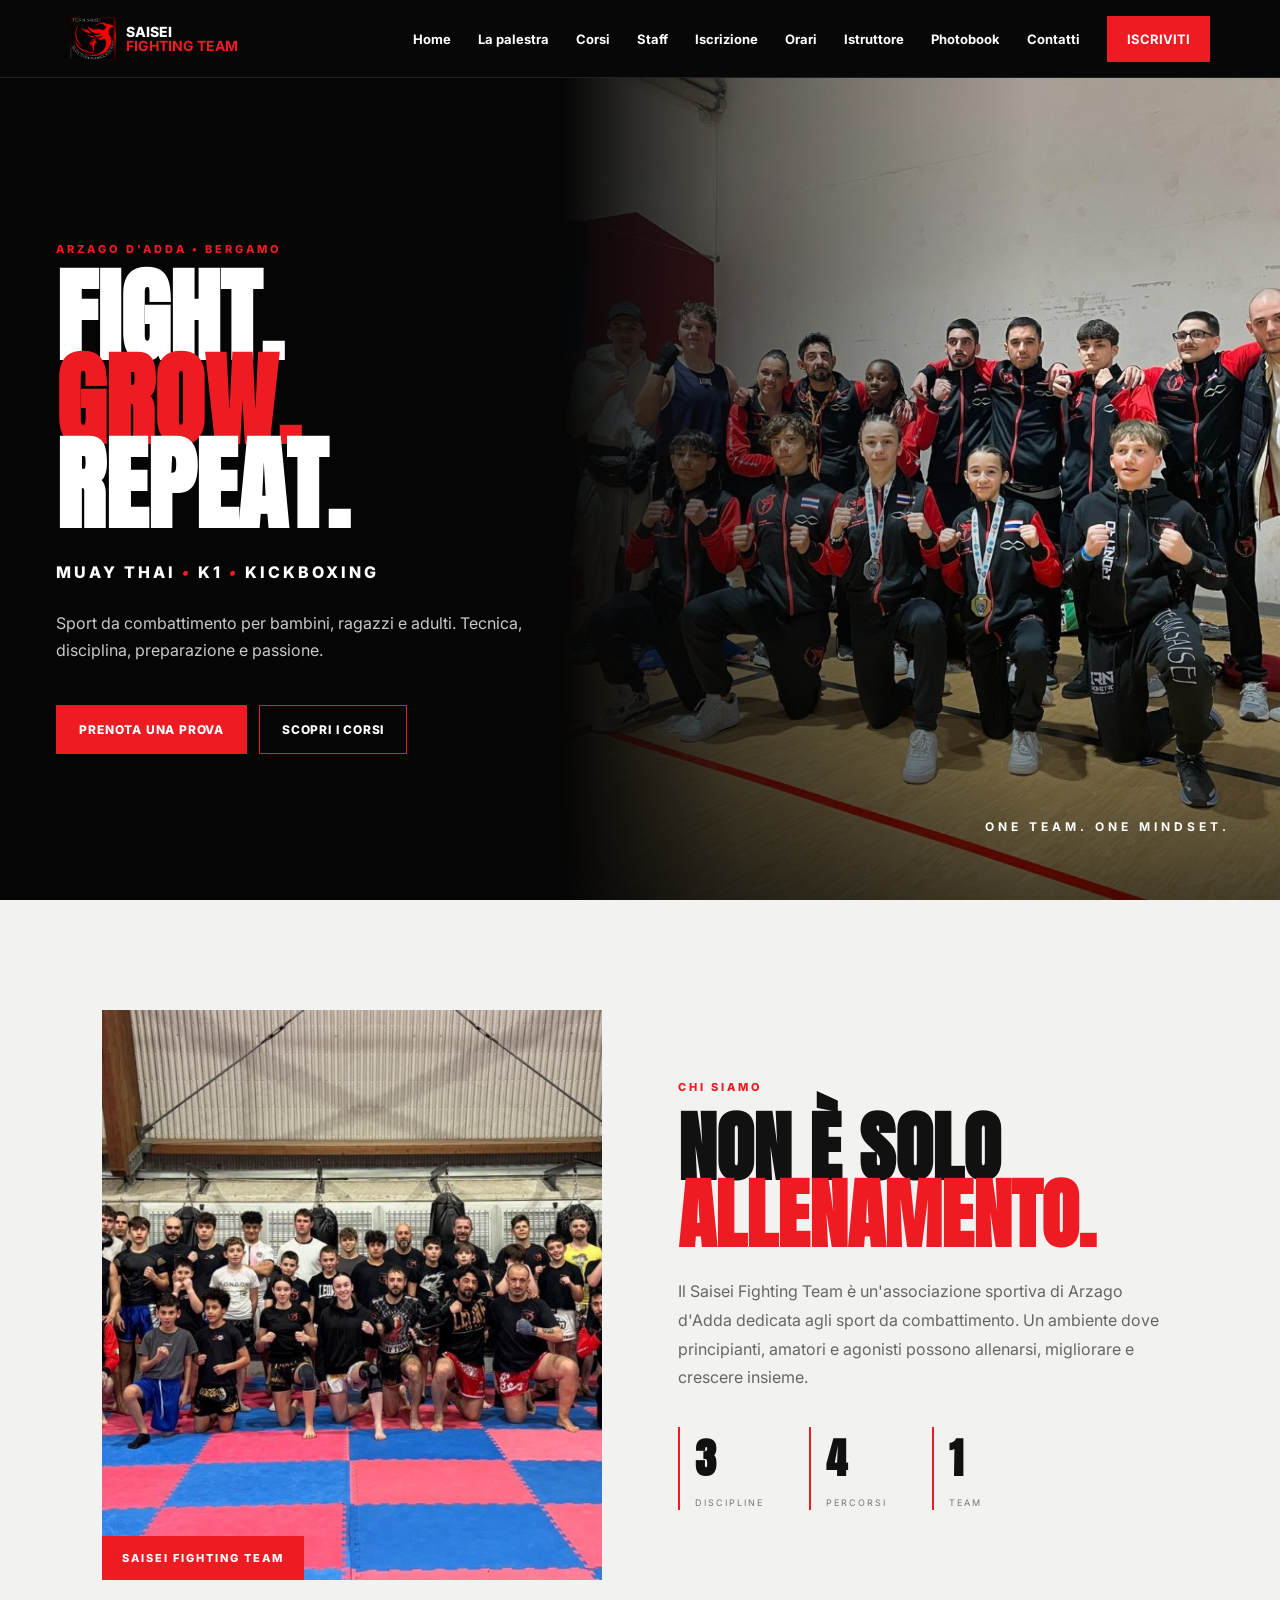
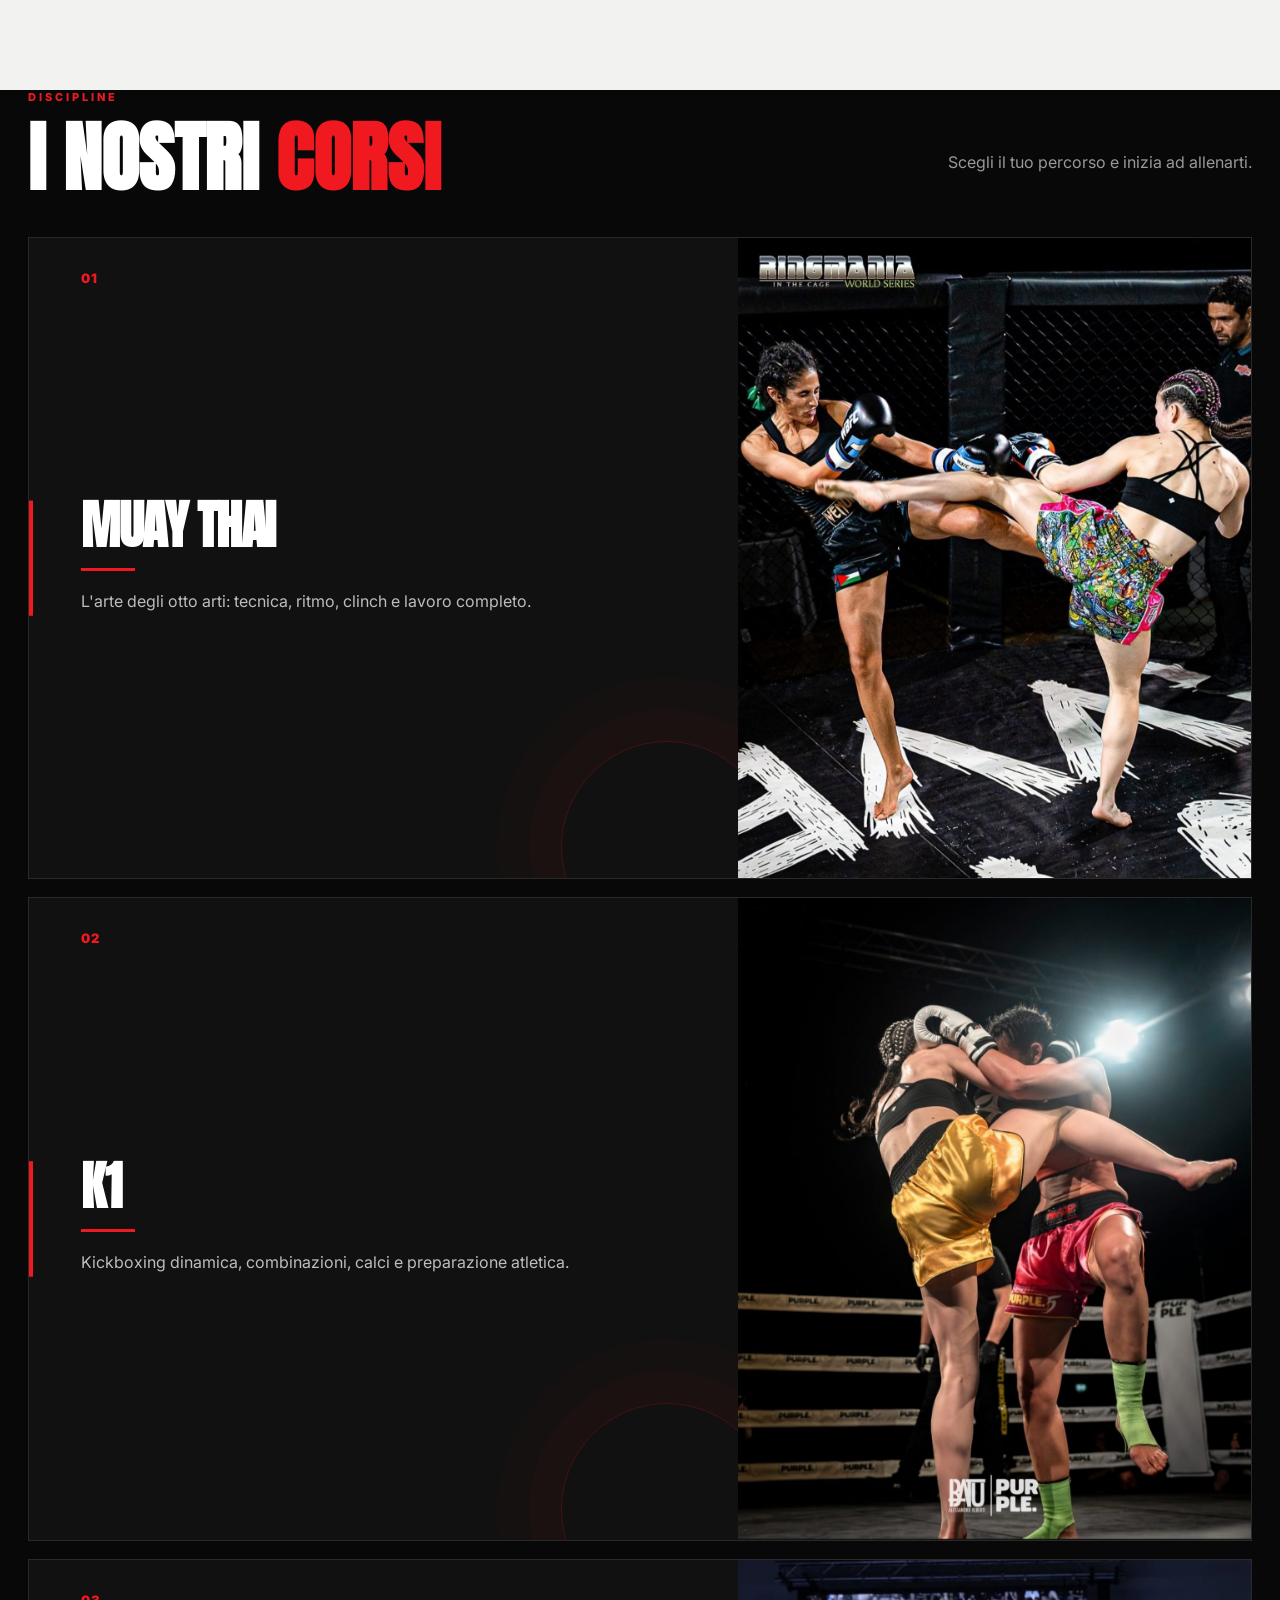
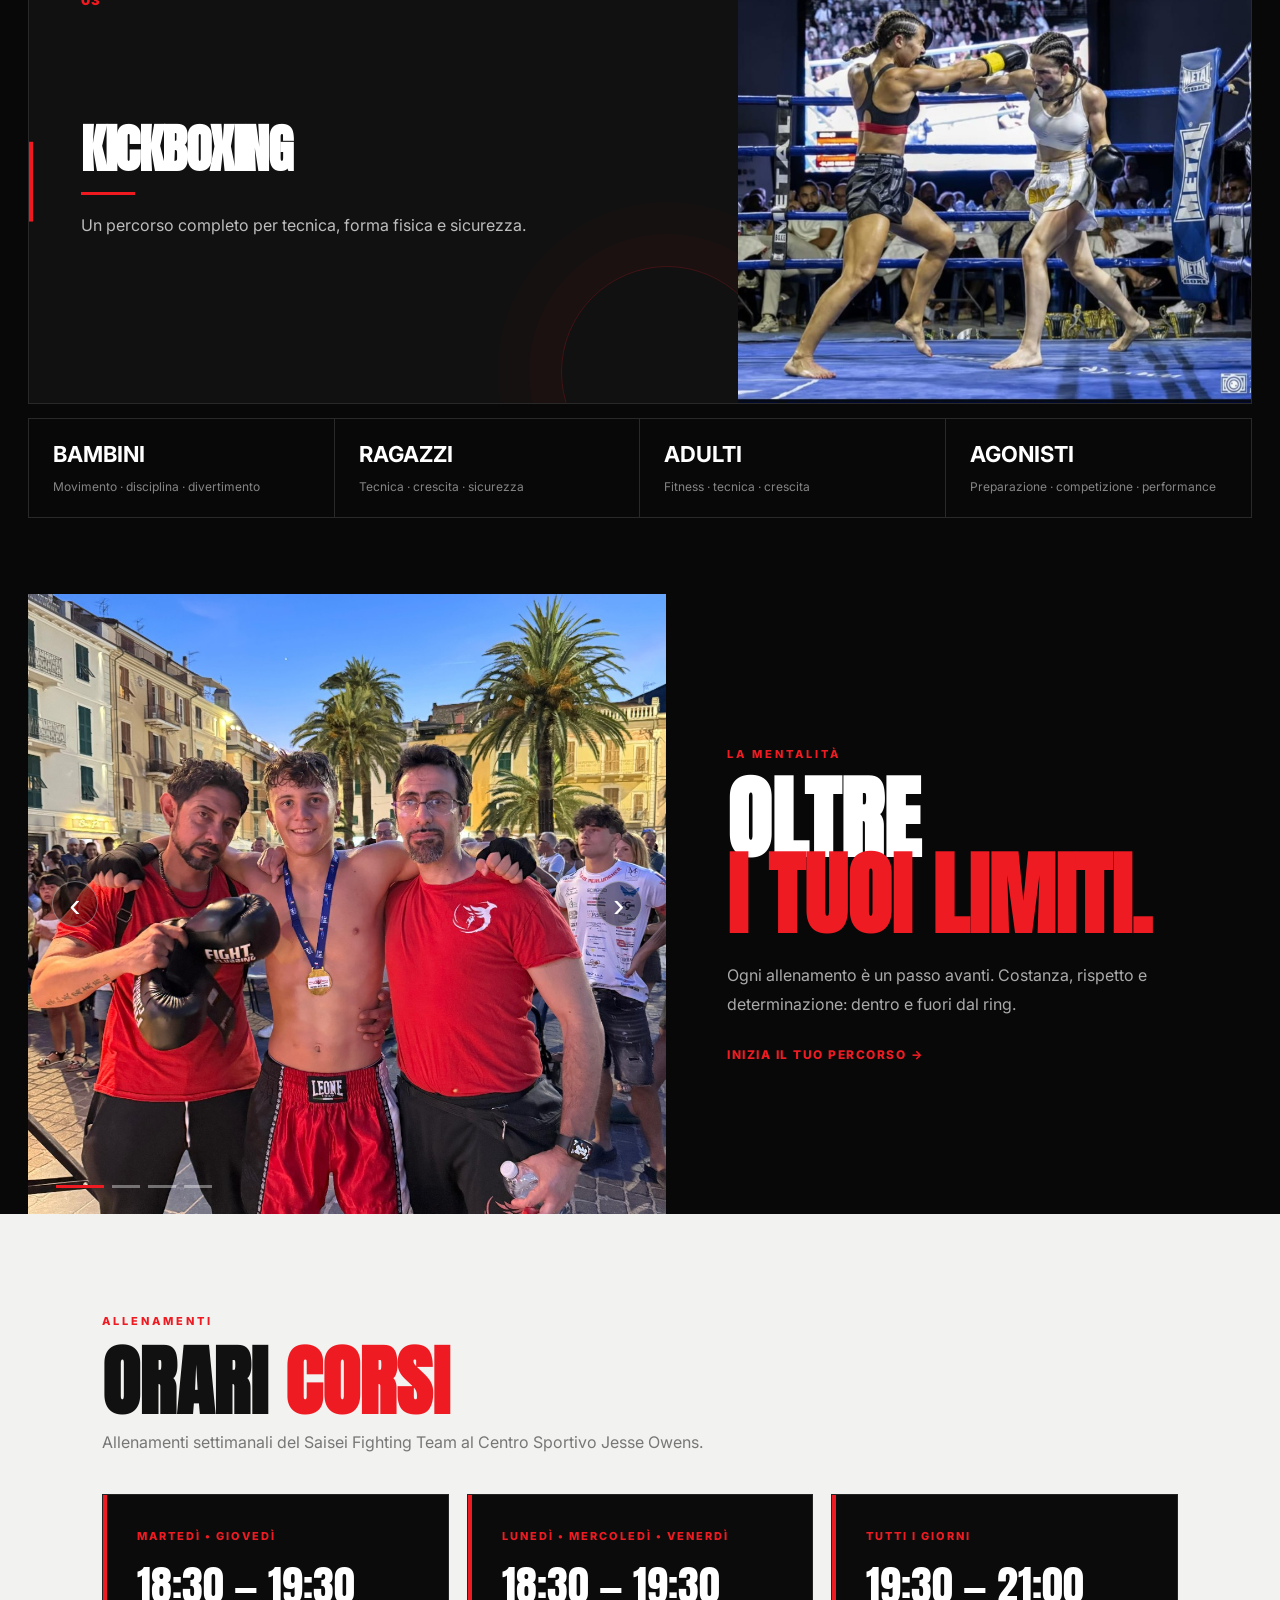
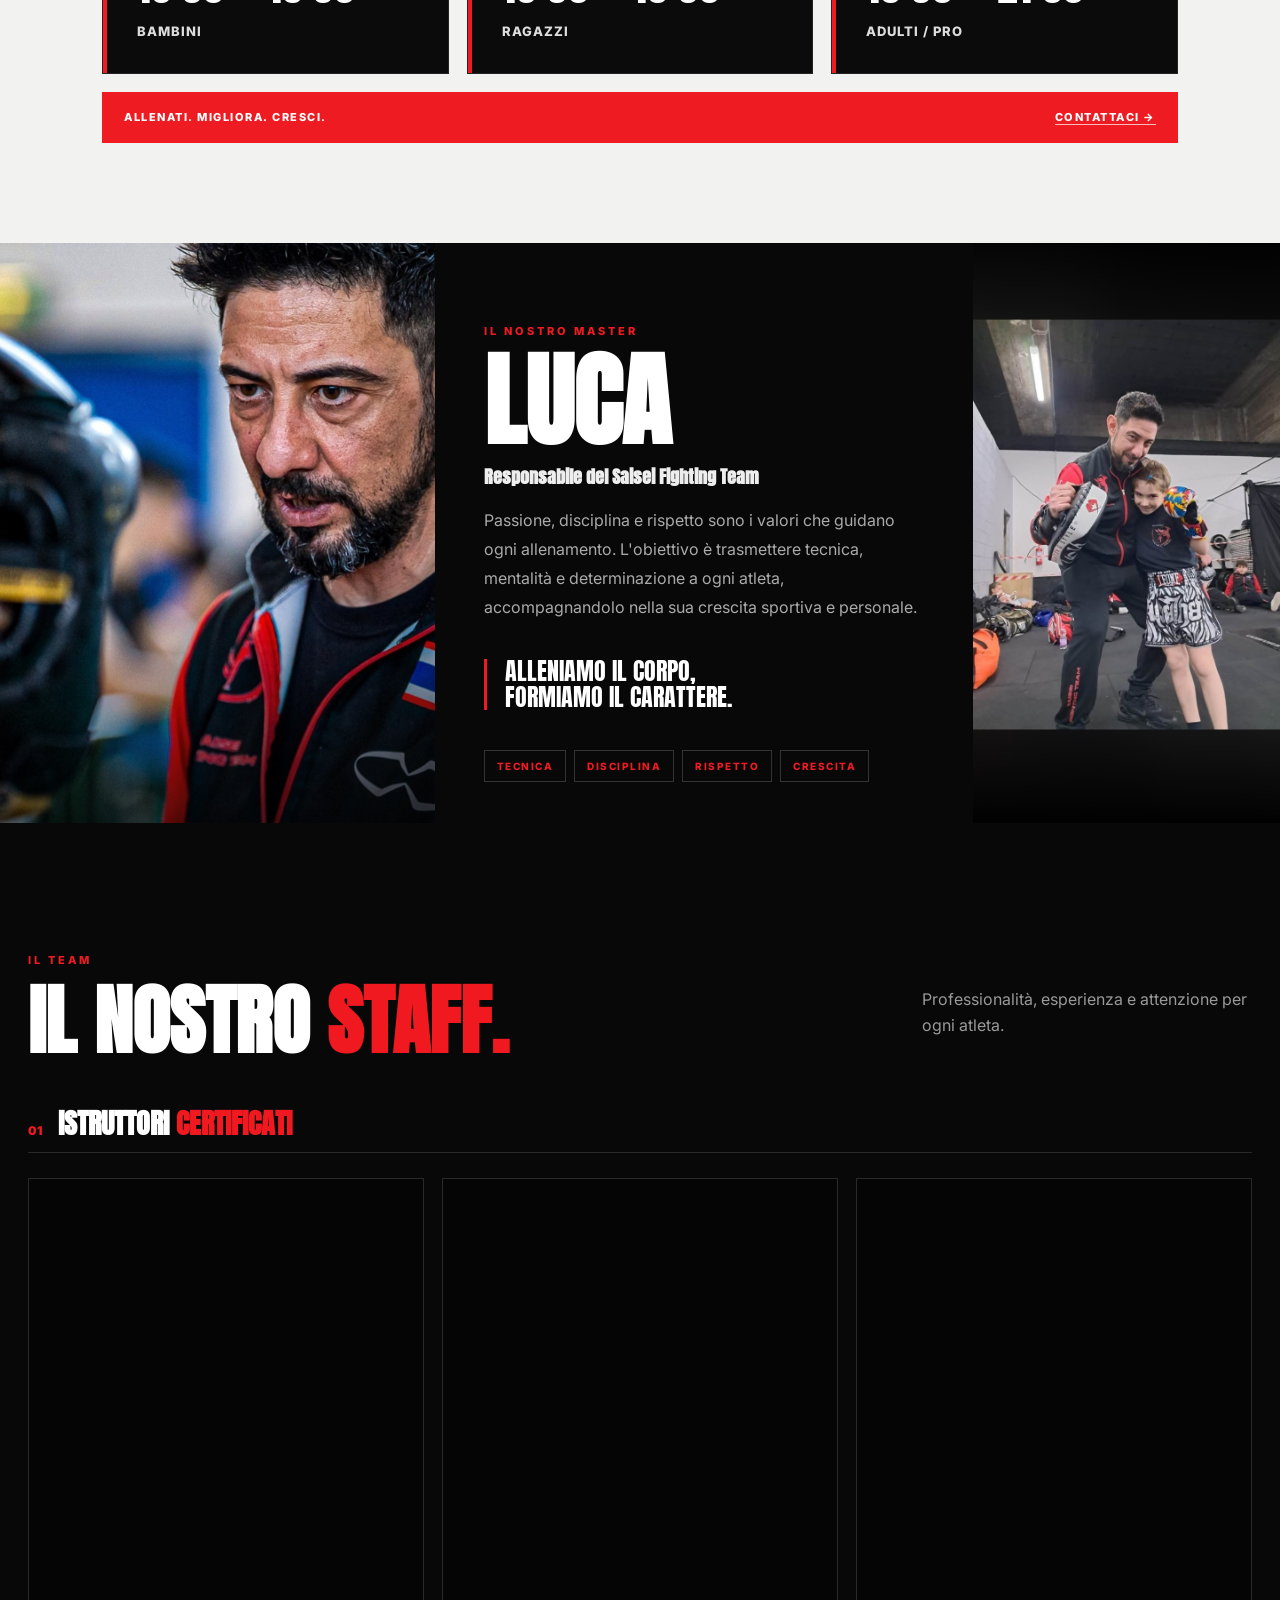
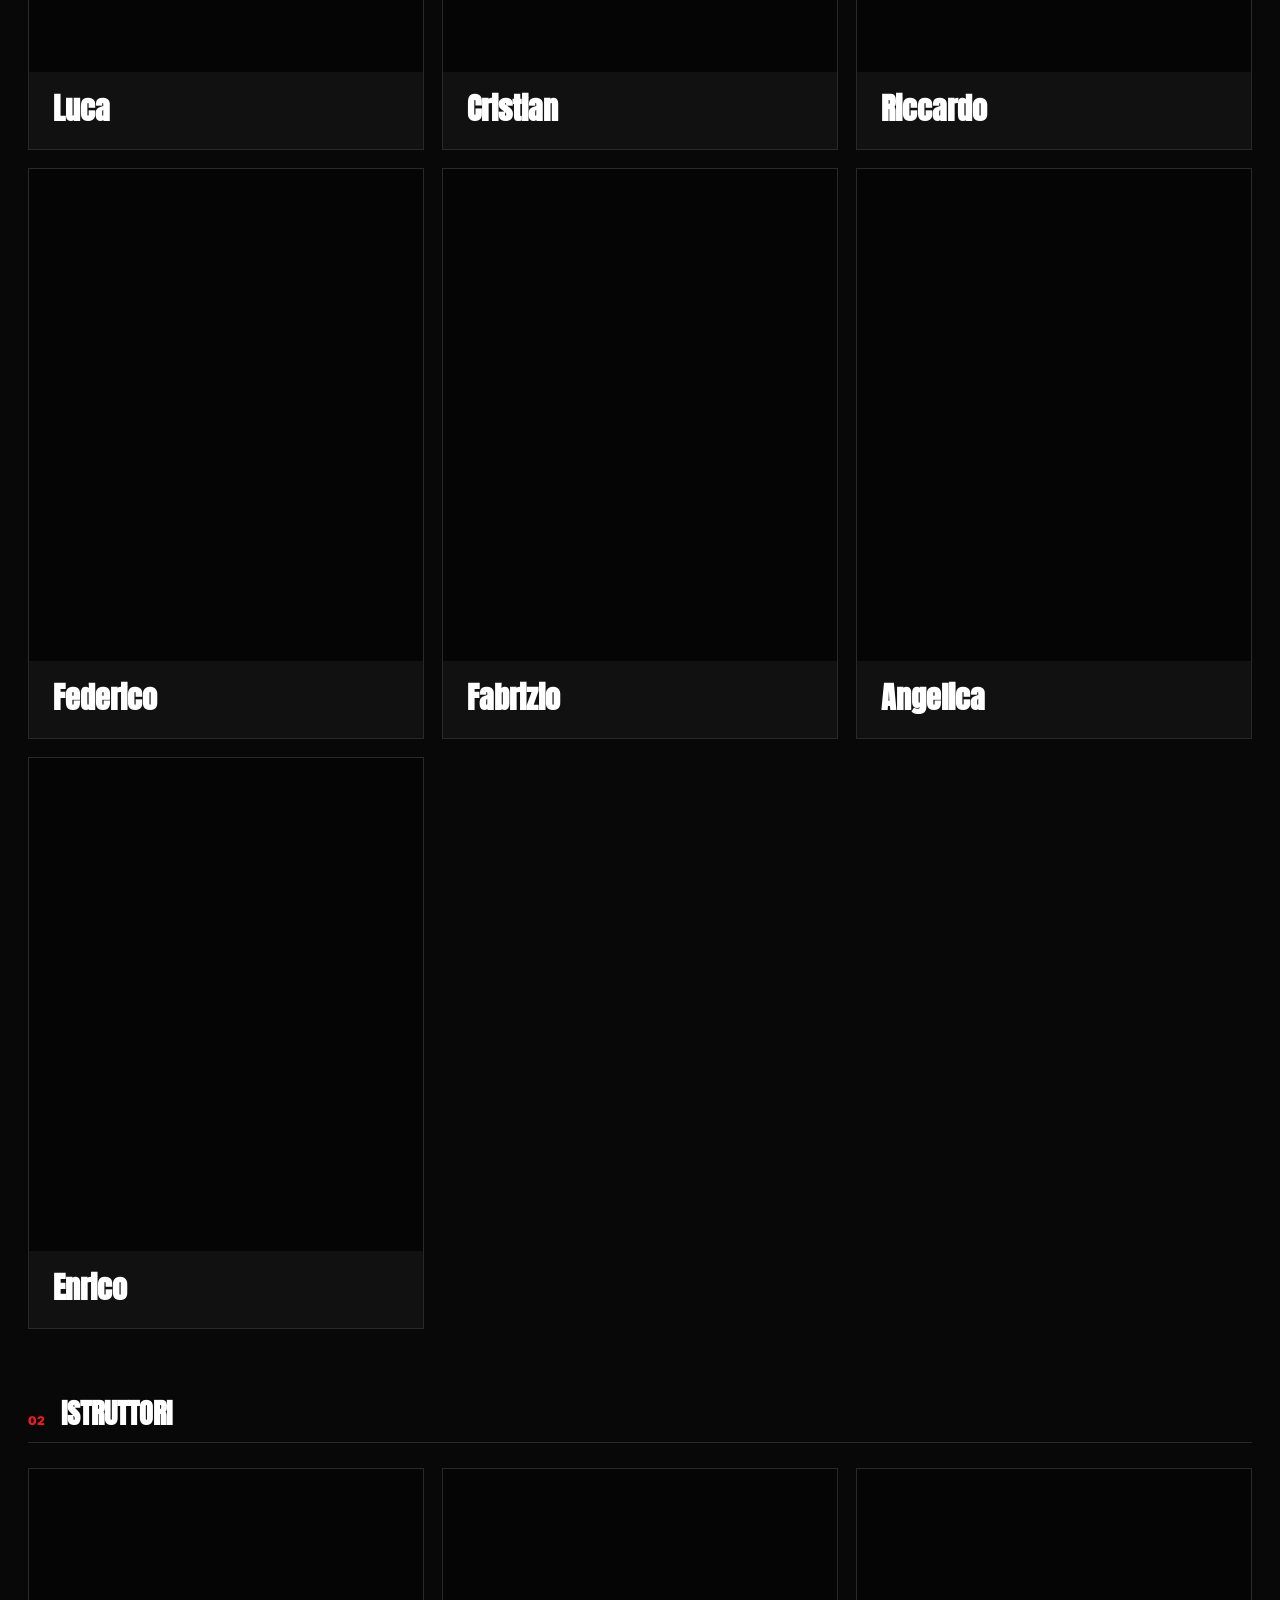
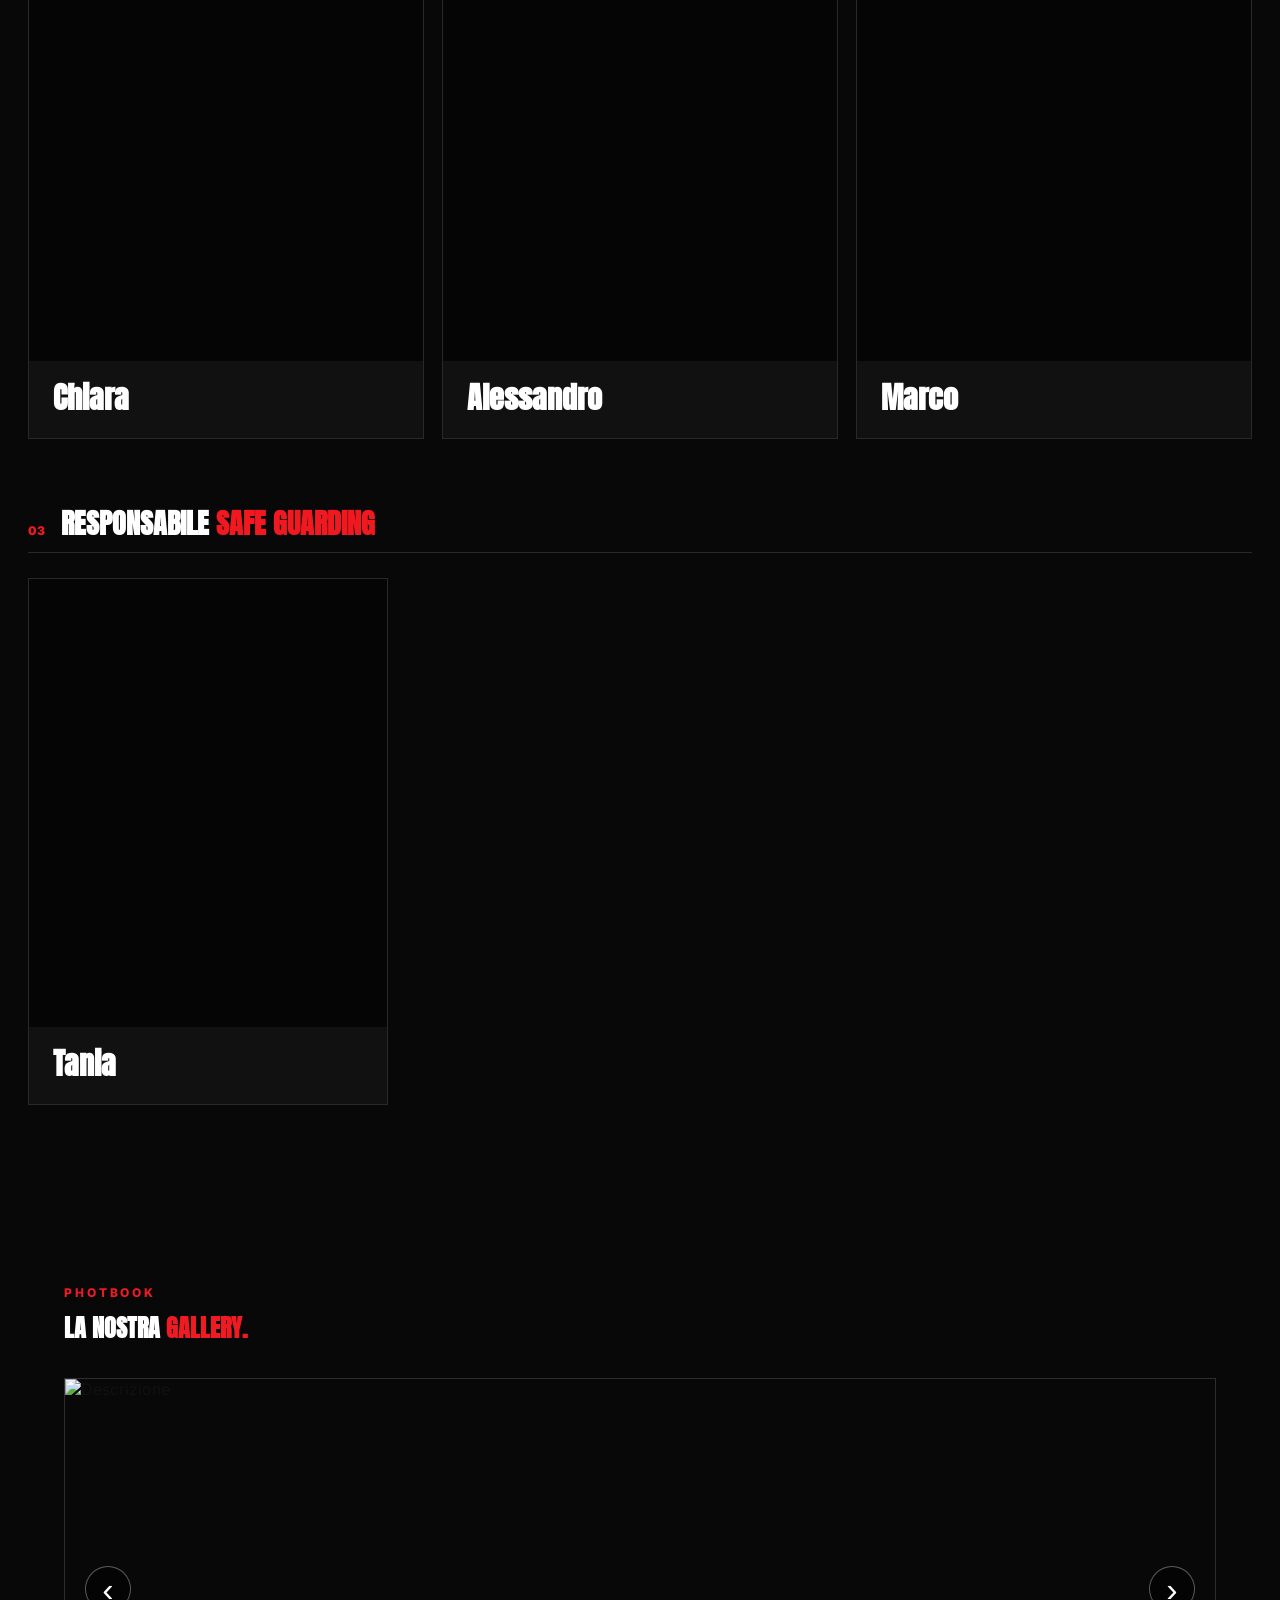
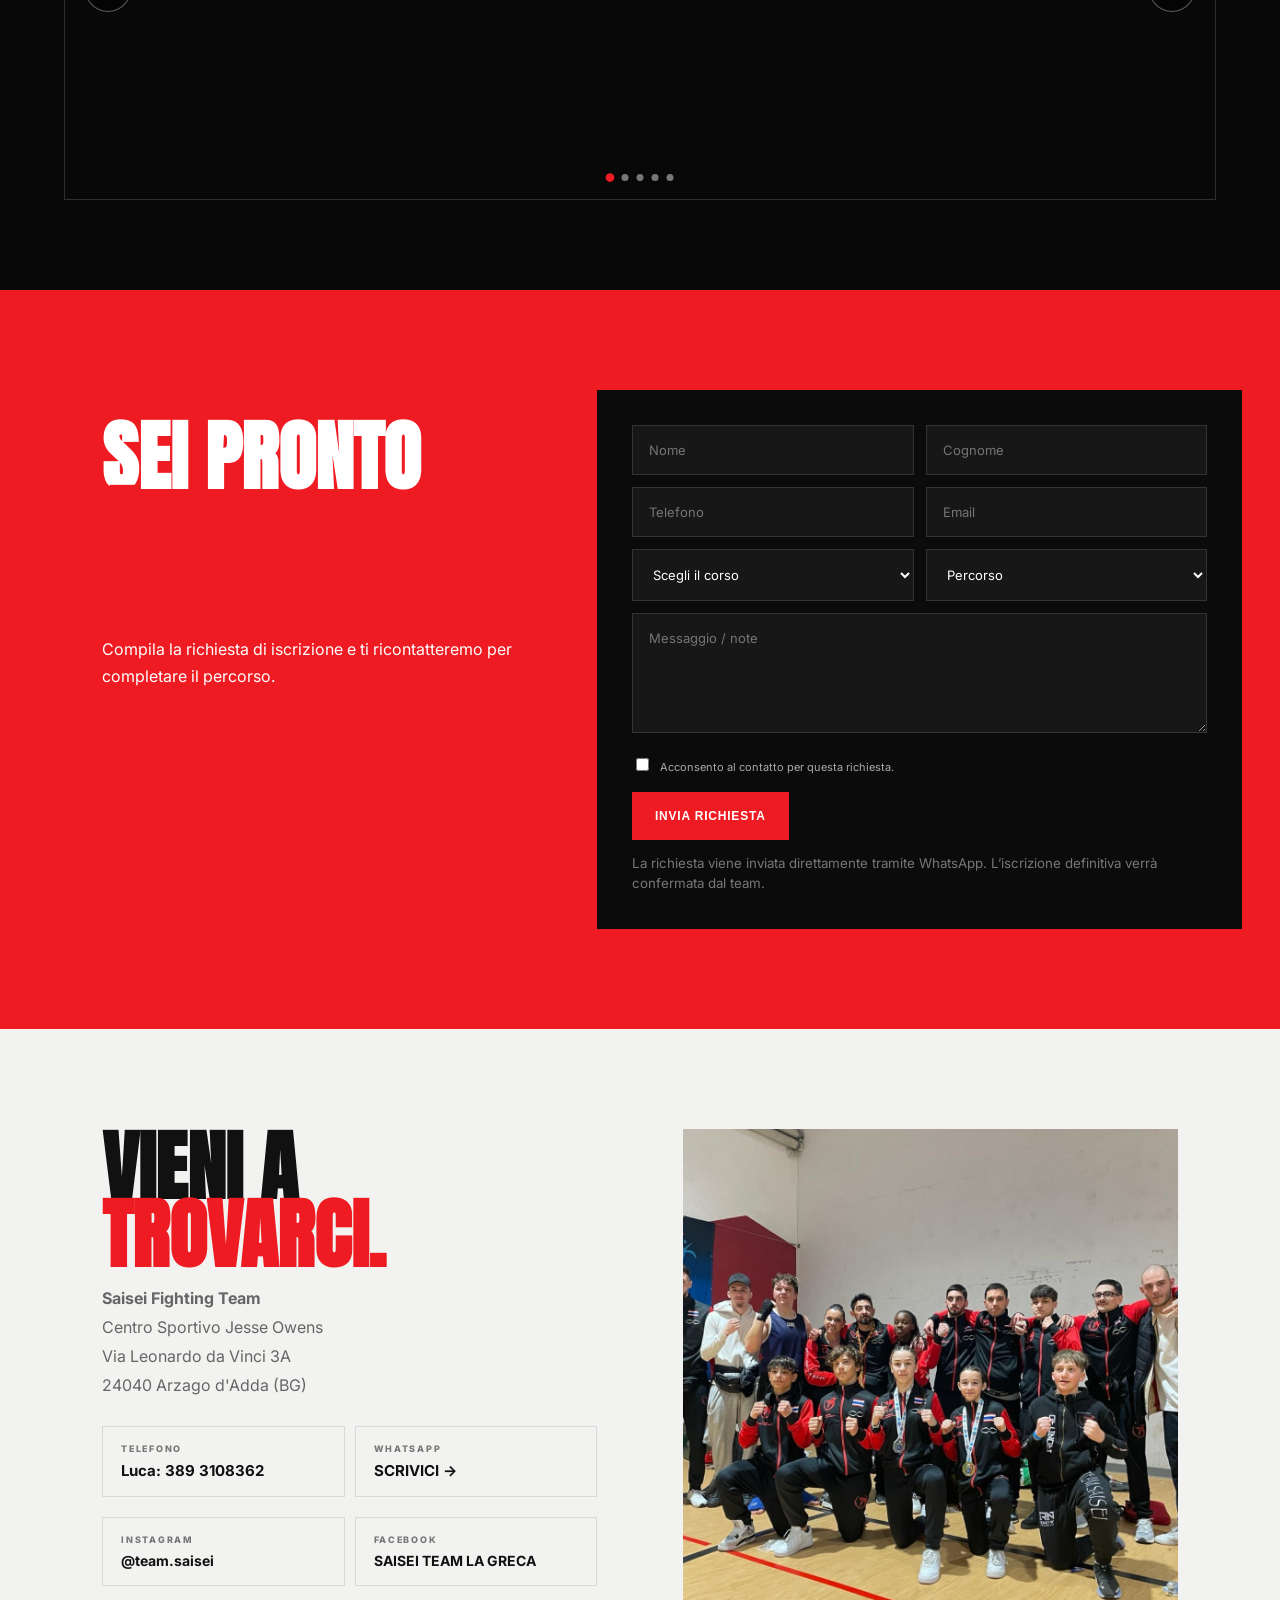
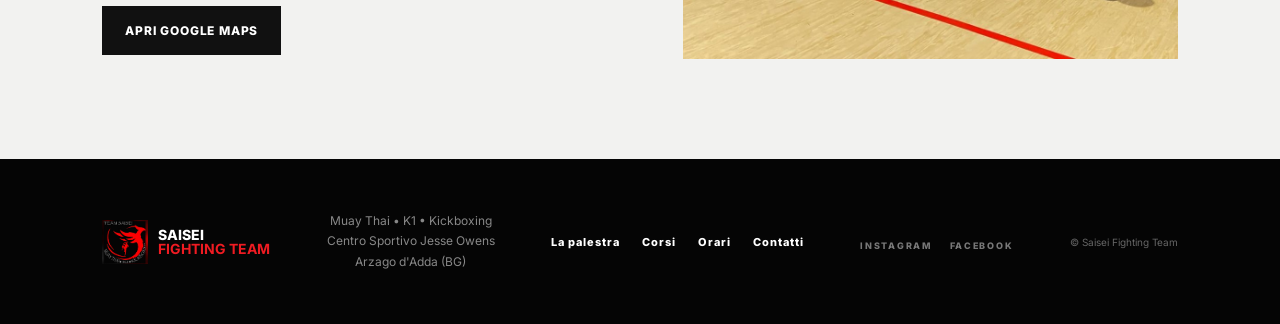
==== commit f57bdded: "Update index.html" ====
--- a/index.html
+++ b/index.html
@@ -160,6 +160,7 @@
   <div class="staff-category"><div class="staff-category-title"><span>01</span><h3>ISTRUTTORI <em>CERTIFICATI</em></h3></div>
     <div class="coaches-grid"><article class="coach-card"><div class="coach-photo"></div><div class="coach-info"><h3>Luca</h3></div></article>
 <article class="coach-card"><div class="coach-photo"></div><div class="coach-info"><h3>Cristian</h3></div></article>
+<article class="coach-card"><div class="coach-photo"></div><div class="coach-info"><h3>Riccardo</h3></div></article>
 <article class="coach-card"><div class="coach-photo"></div><div class="coach-info"><h3>Federico</h3></div></article>
 <article class="coach-card"><div class="coach-photo"></div><div class="coach-info"><h3>Fabrizio</h3></div></article>
 <article class="coach-card"><div class="coach-photo"></div><div class="coach-info"><h3>Angelica</h3></div></article>
@@ -336,4 +337,4 @@
 })();
 </script>
 
-</body></html>+</body></html>
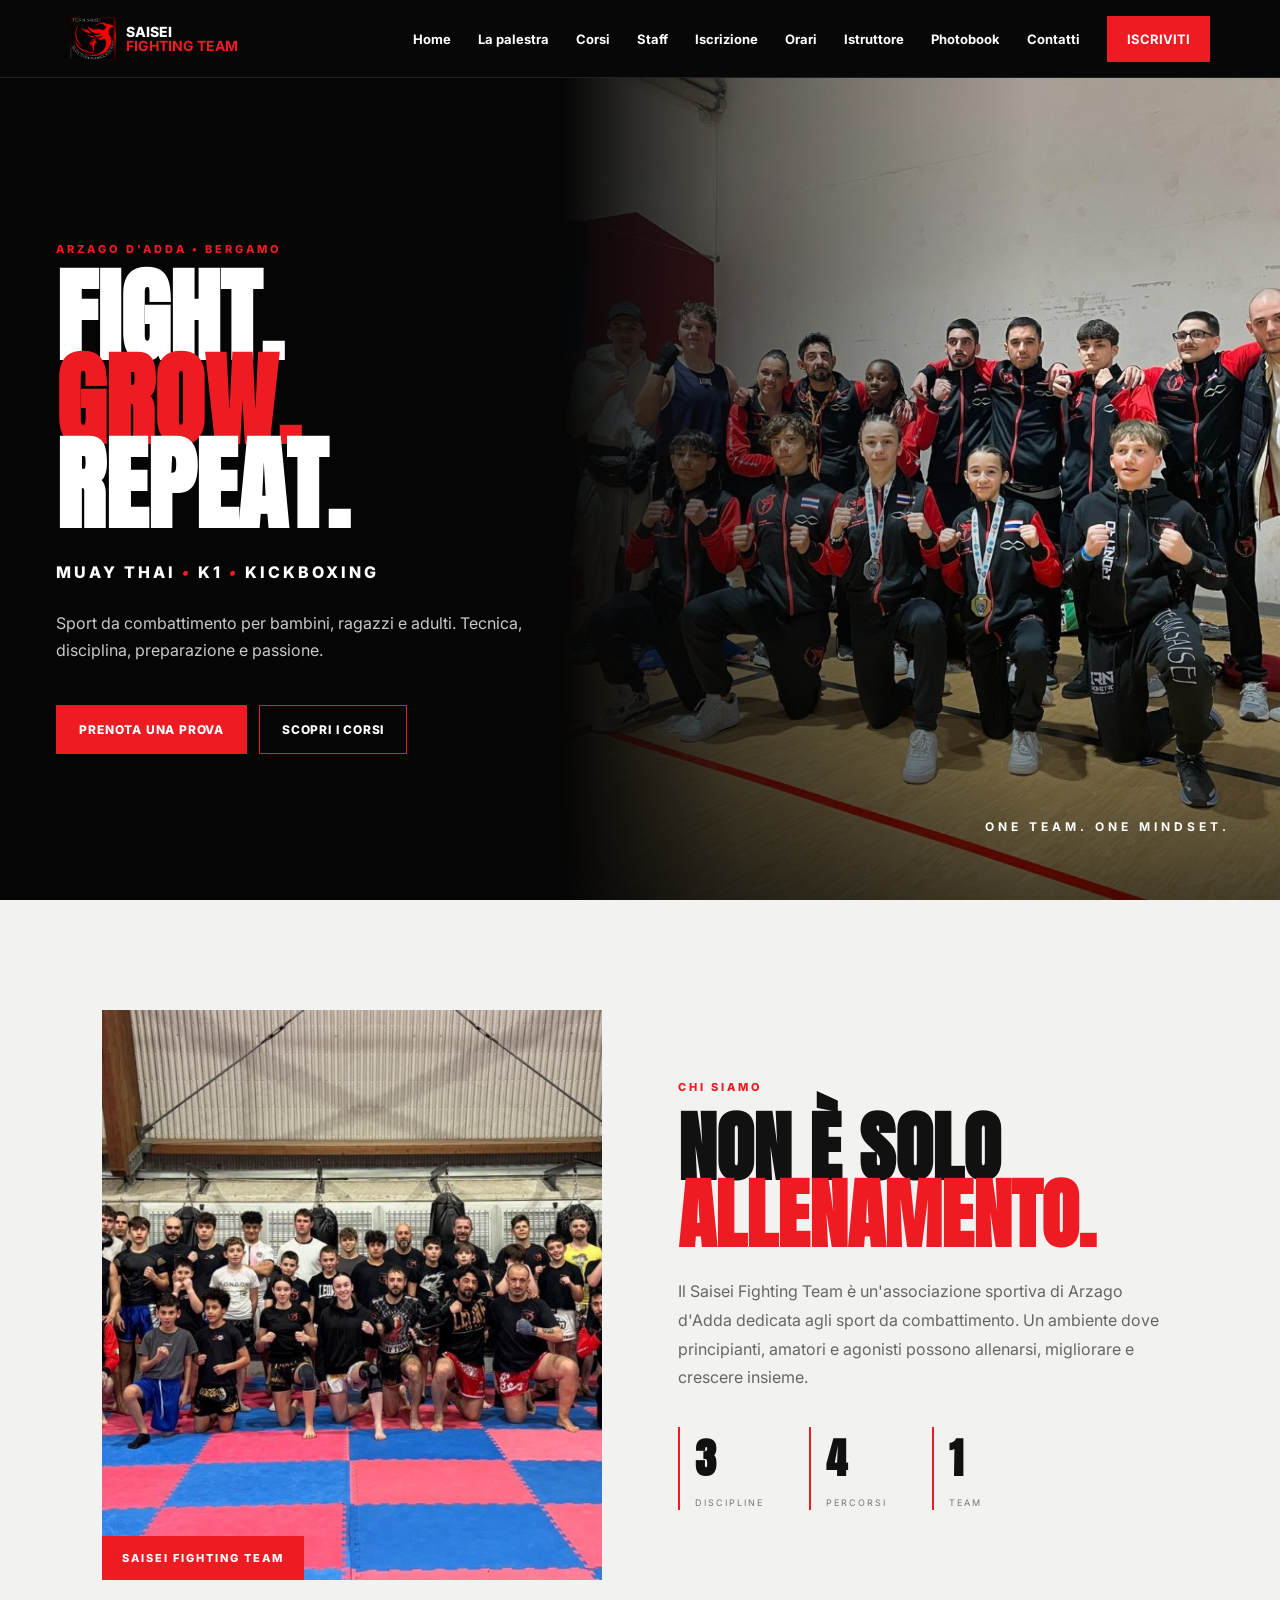
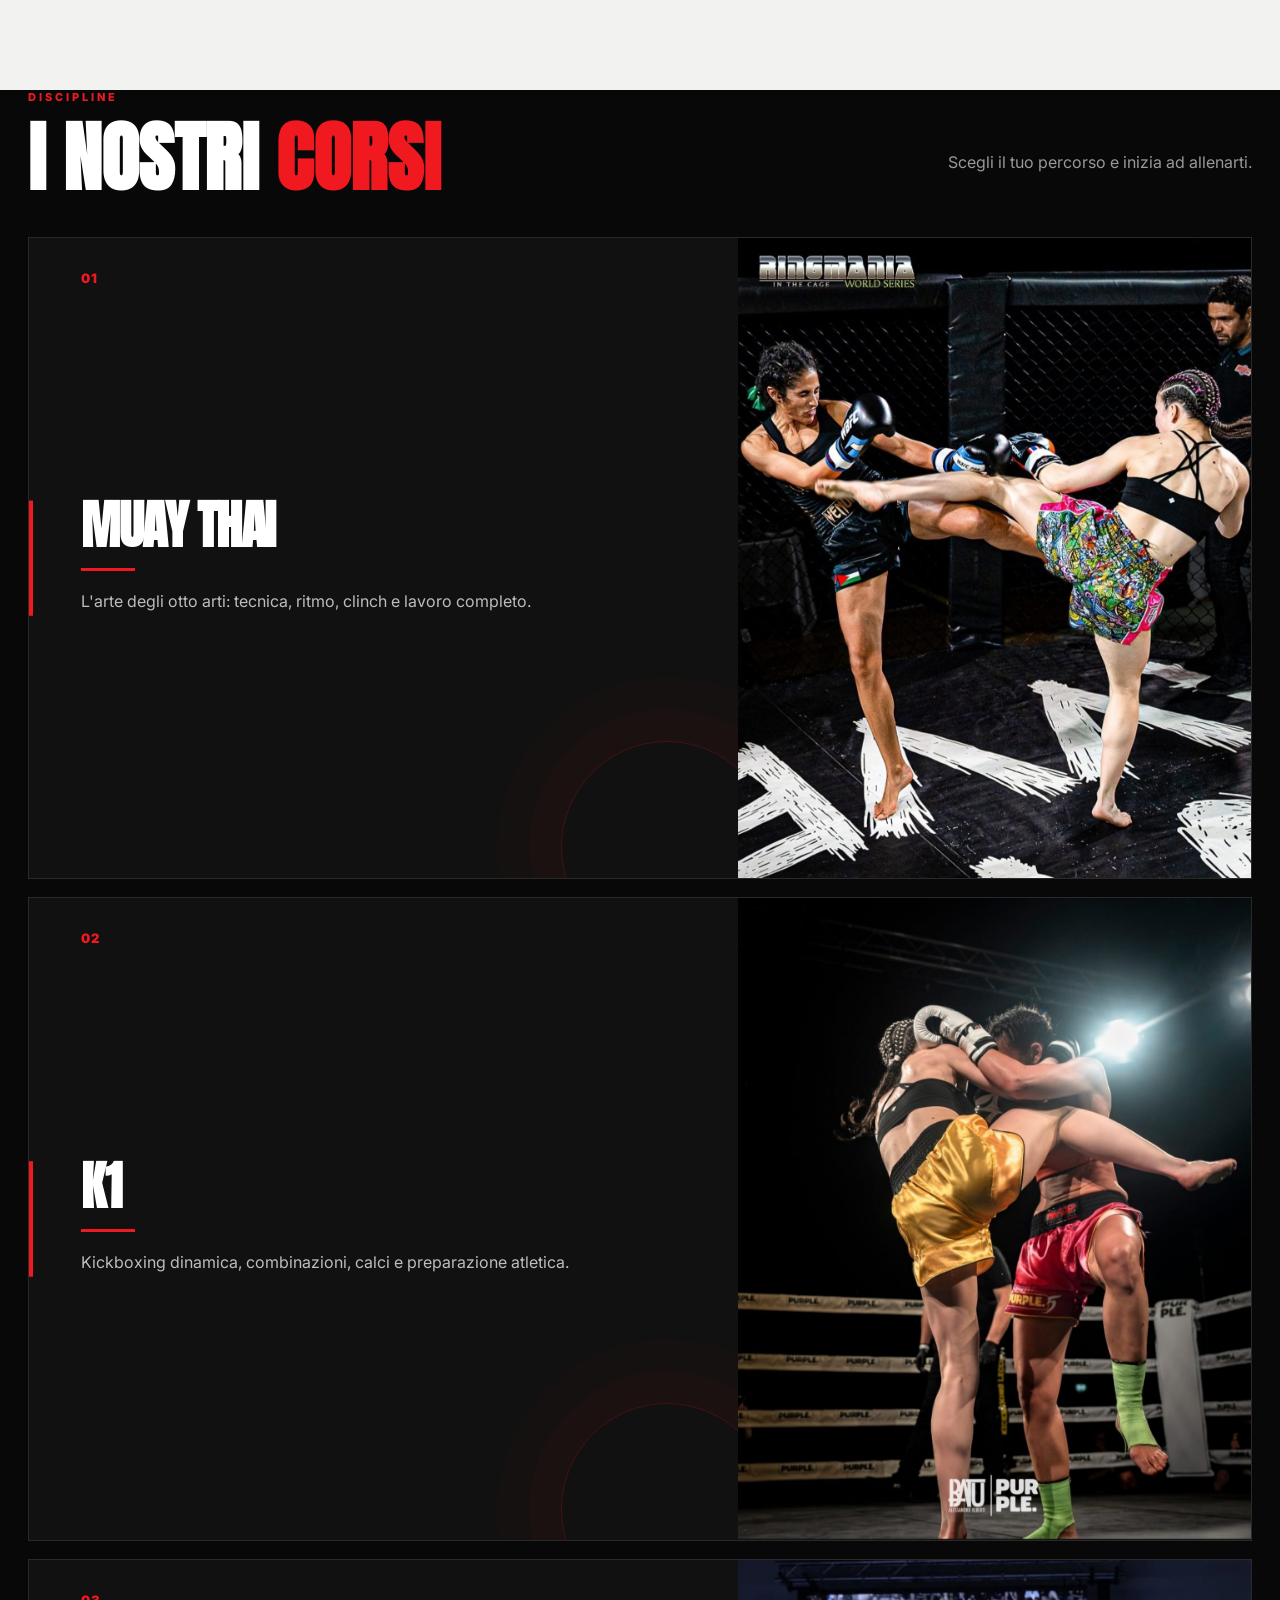
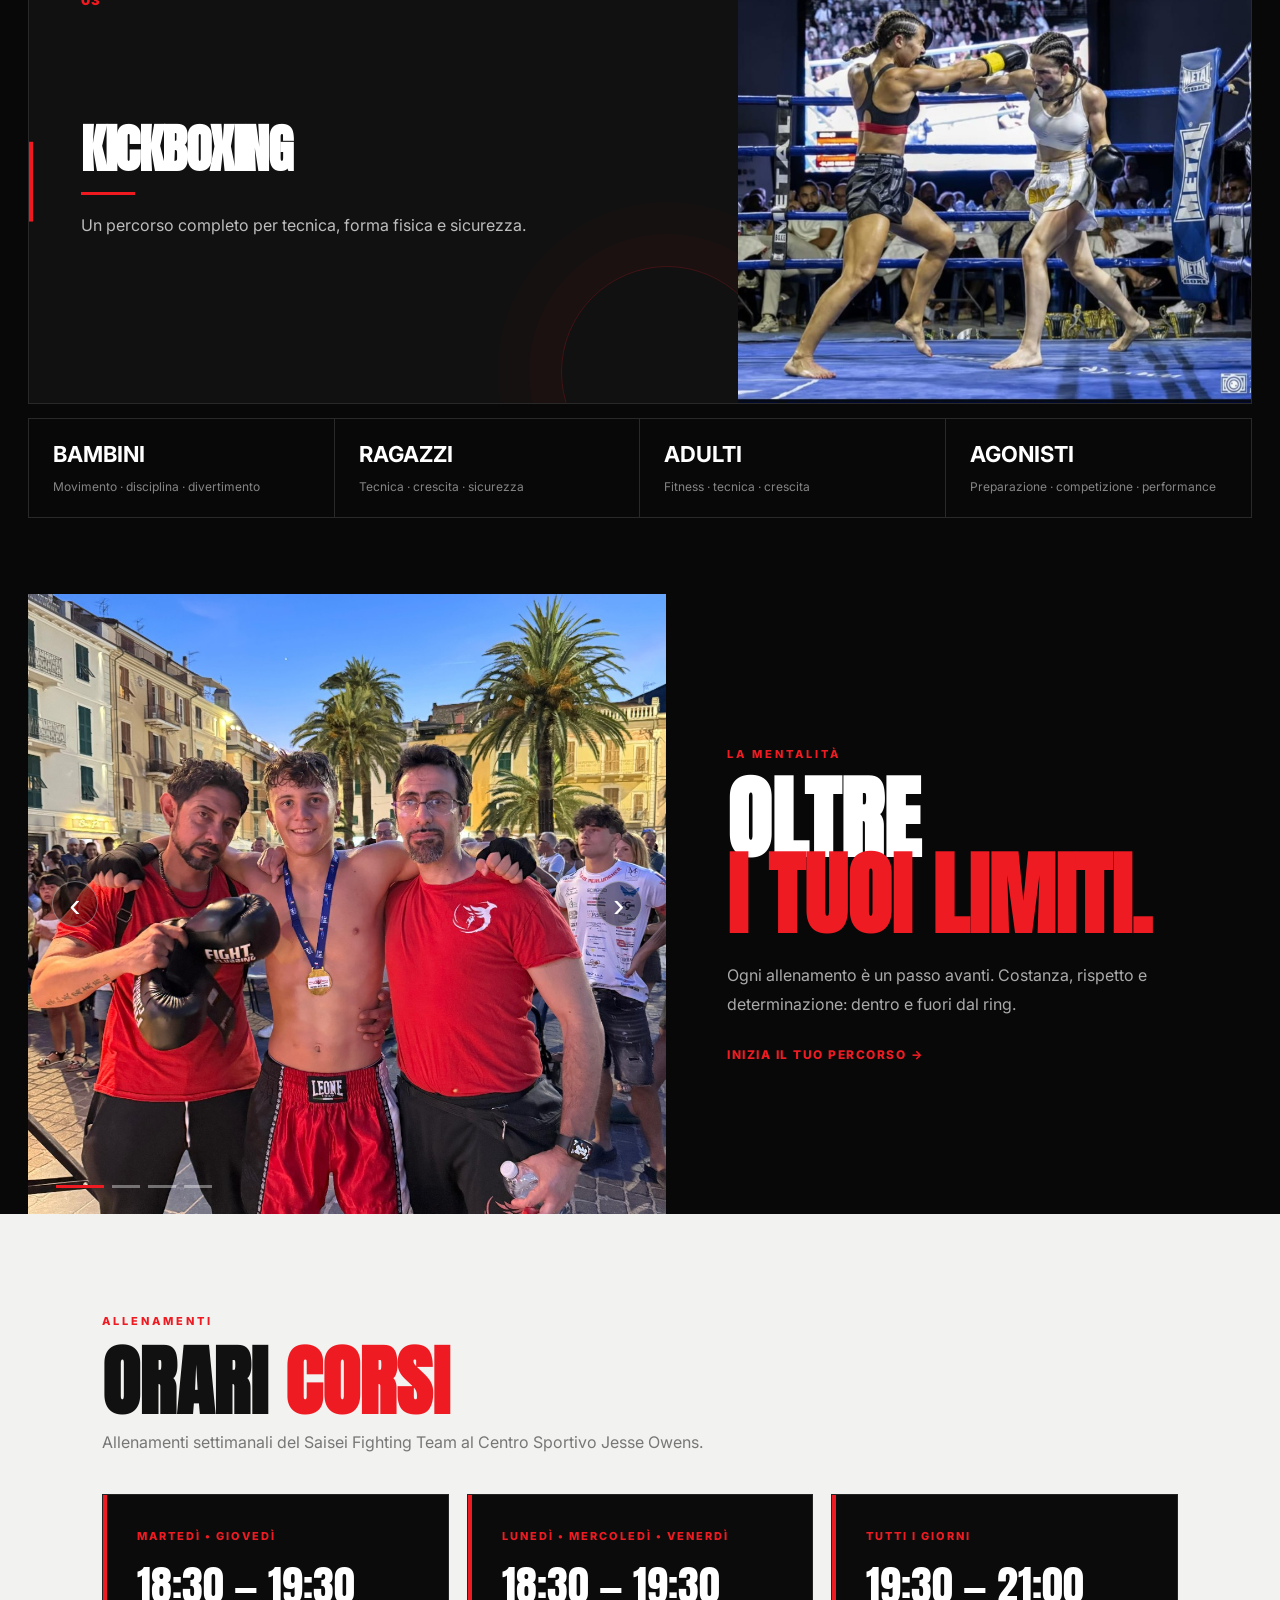
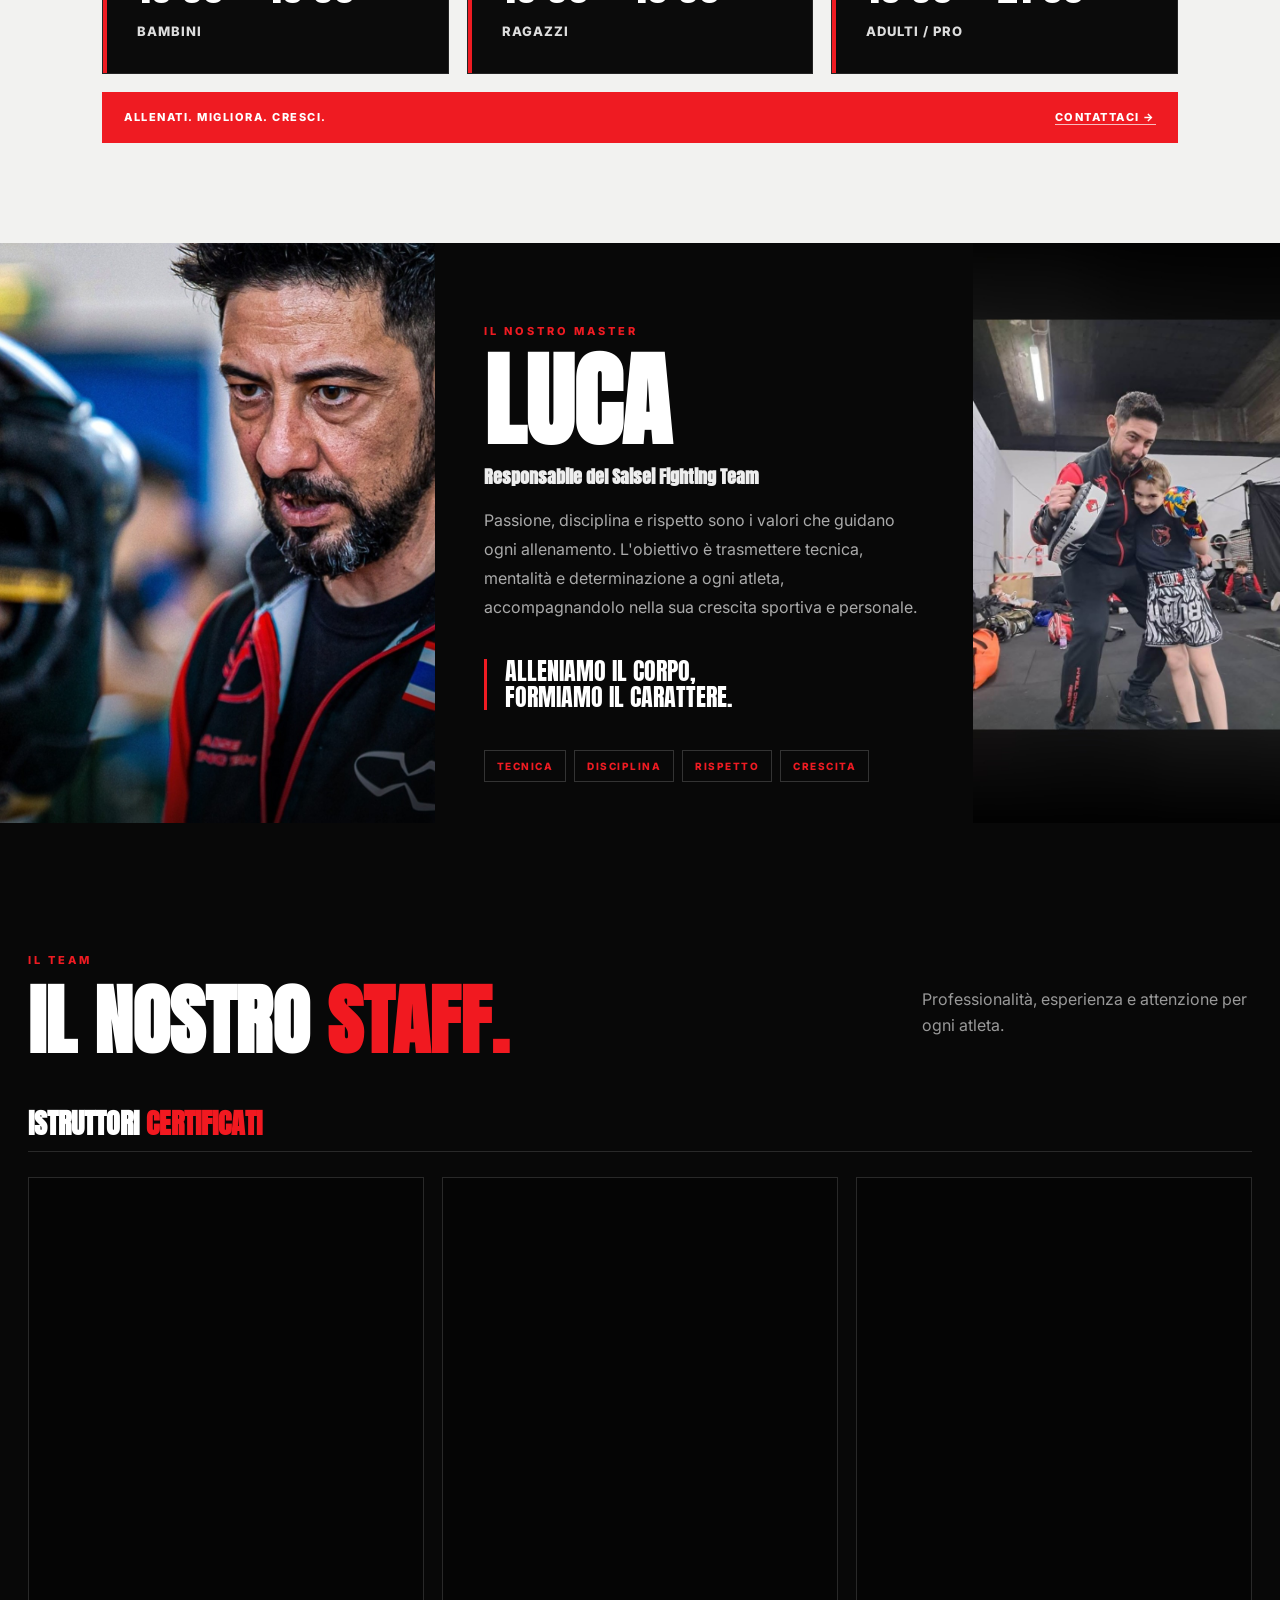
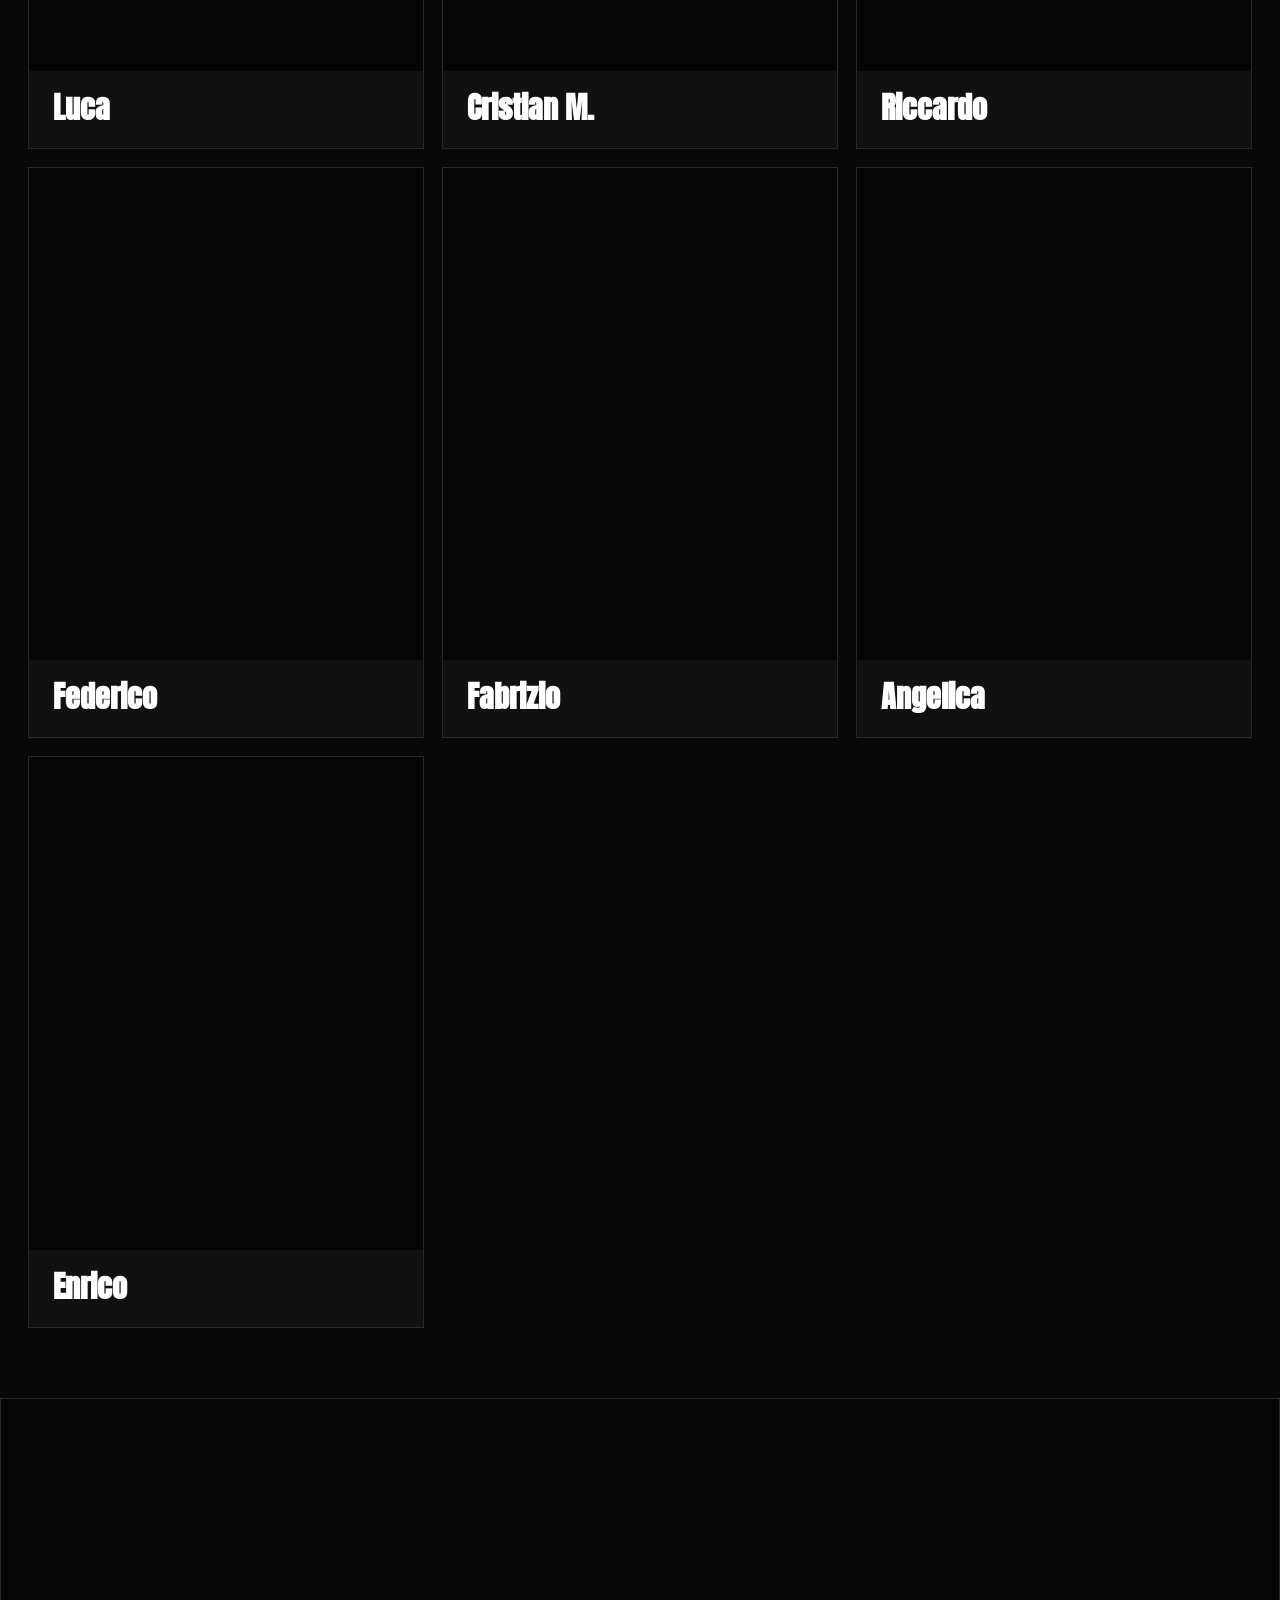
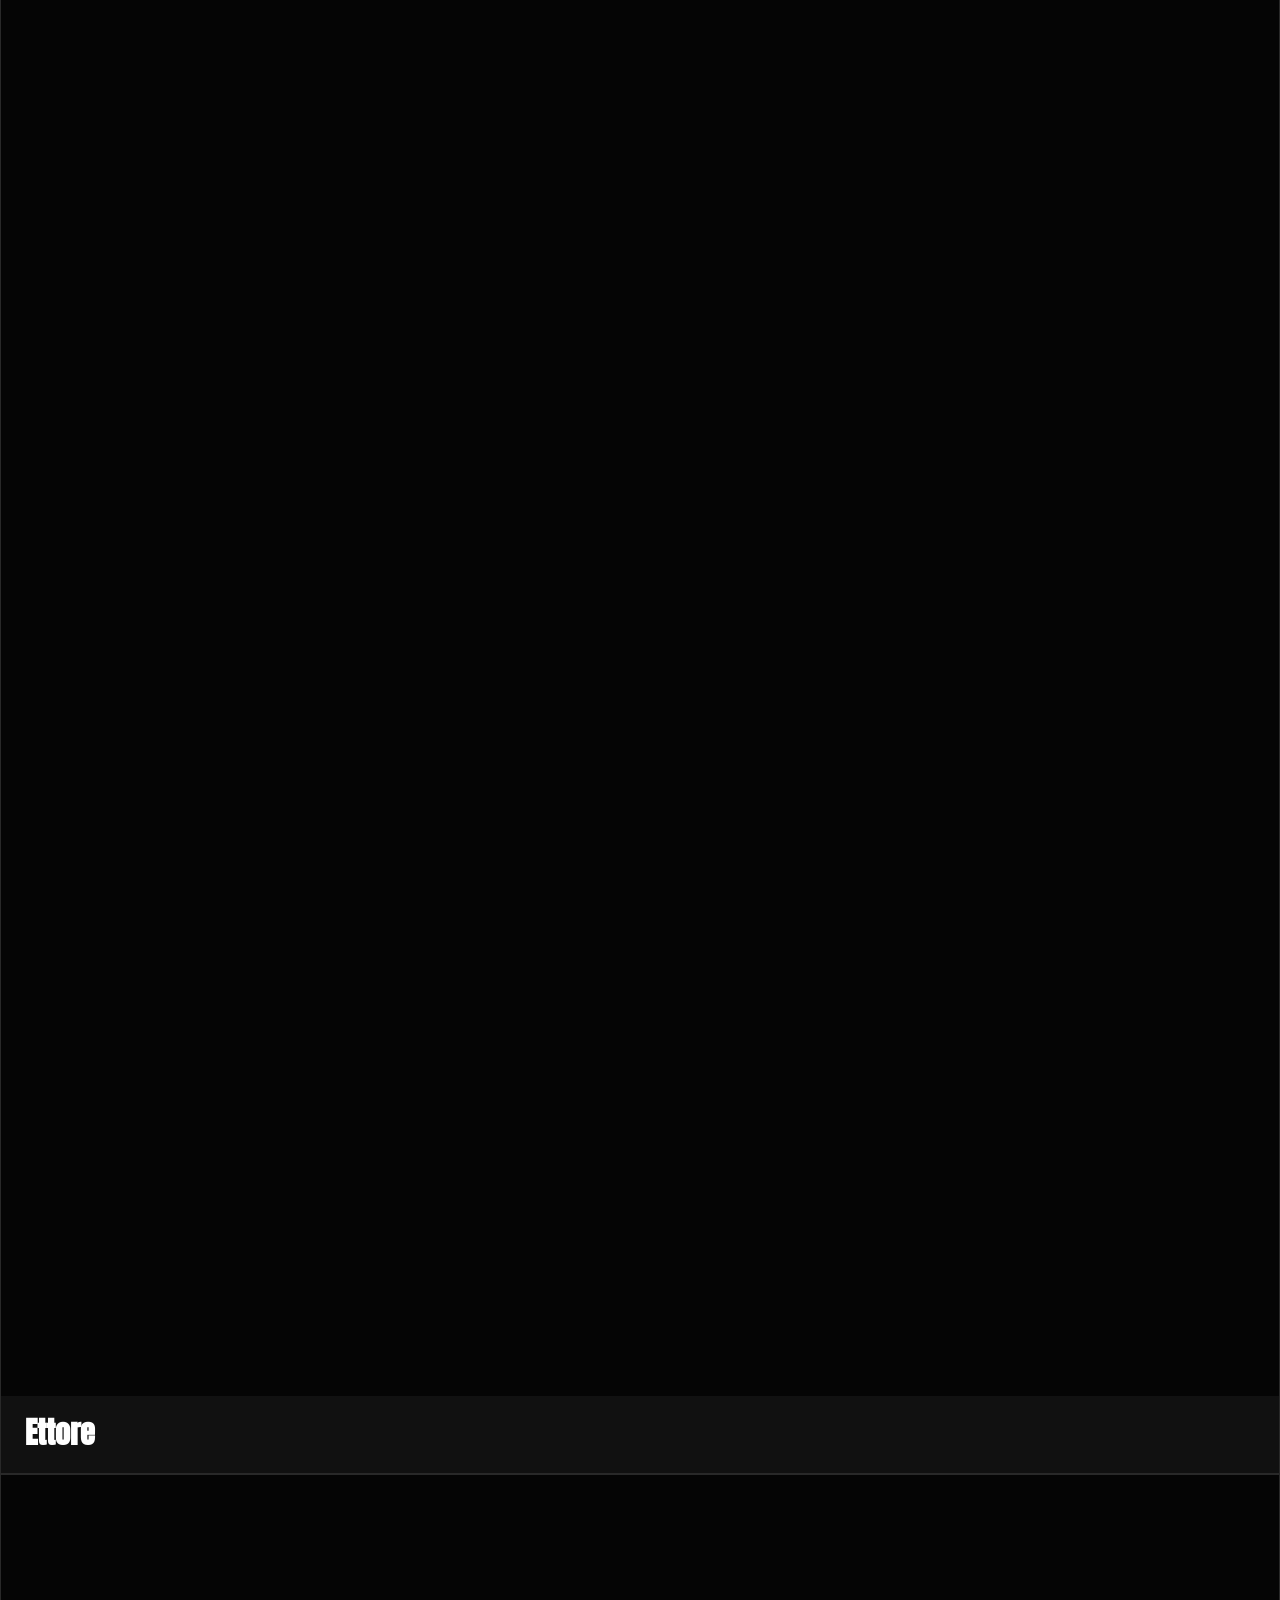
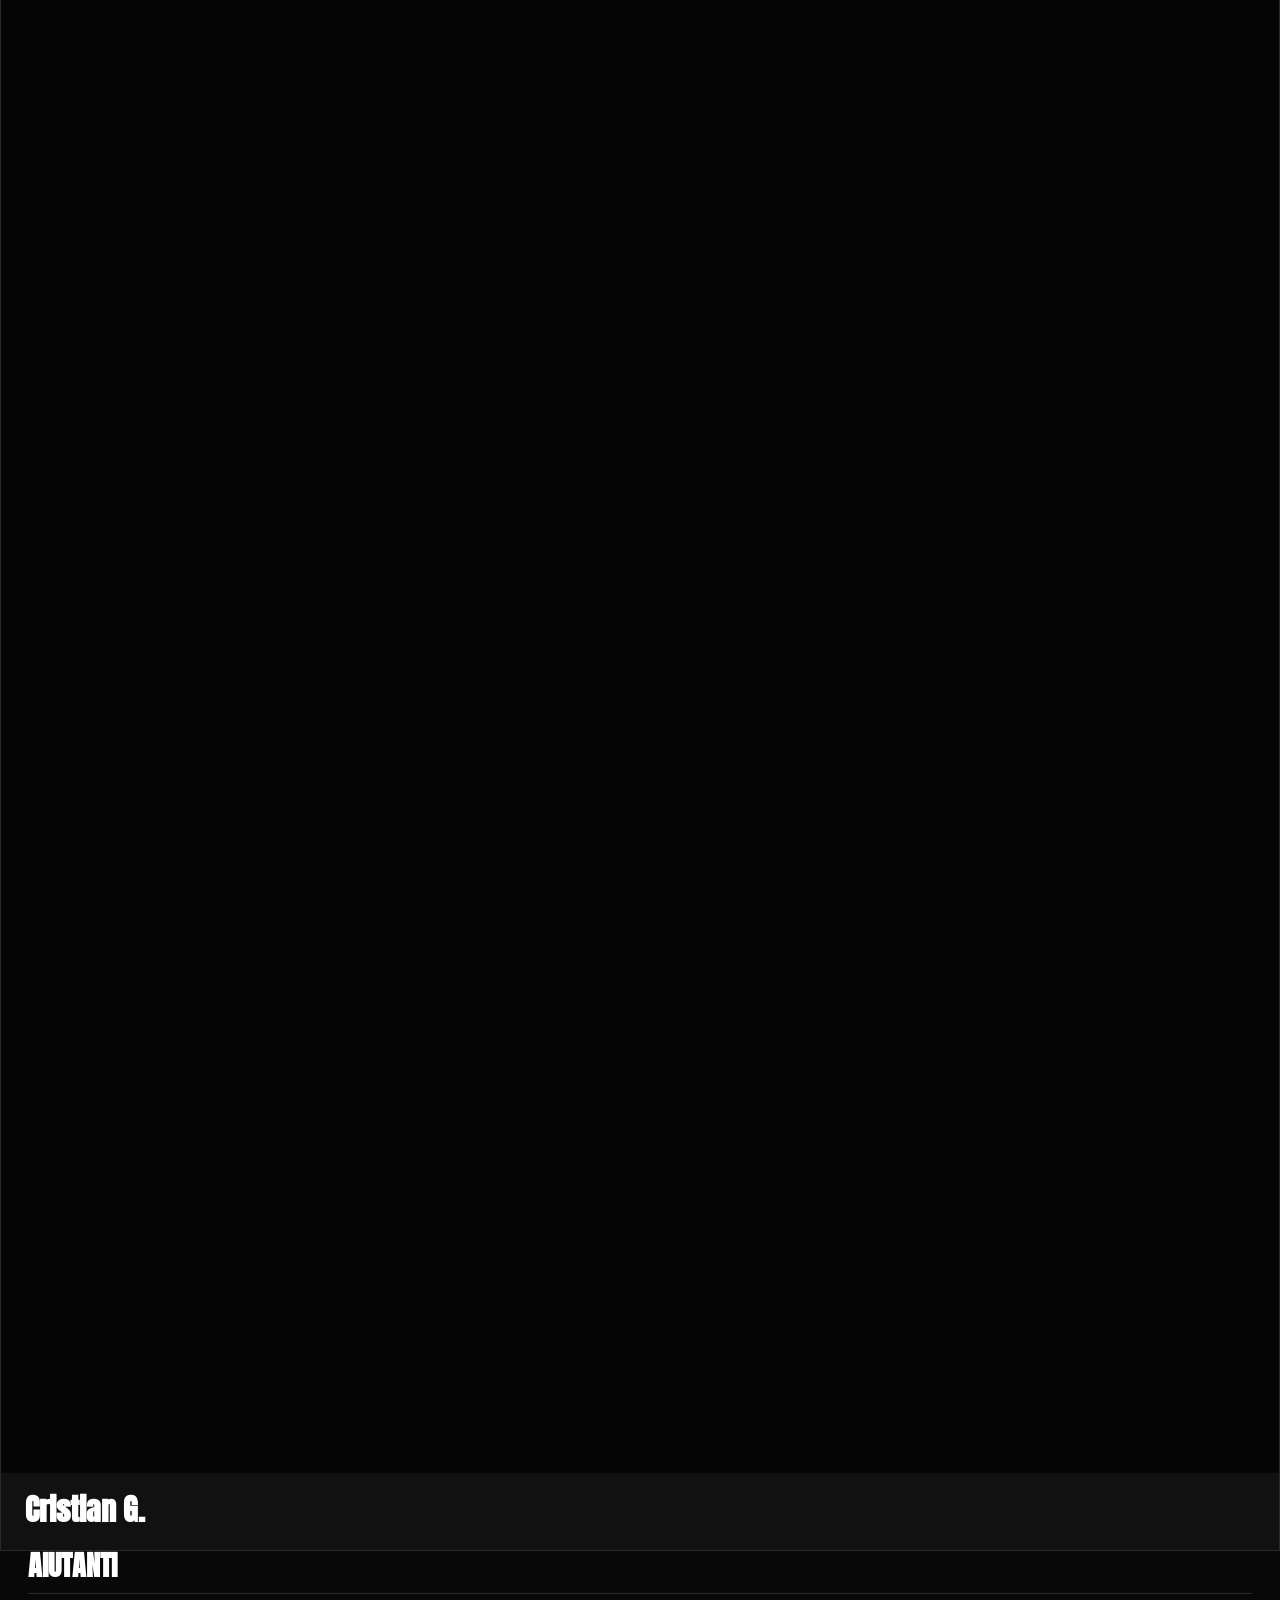
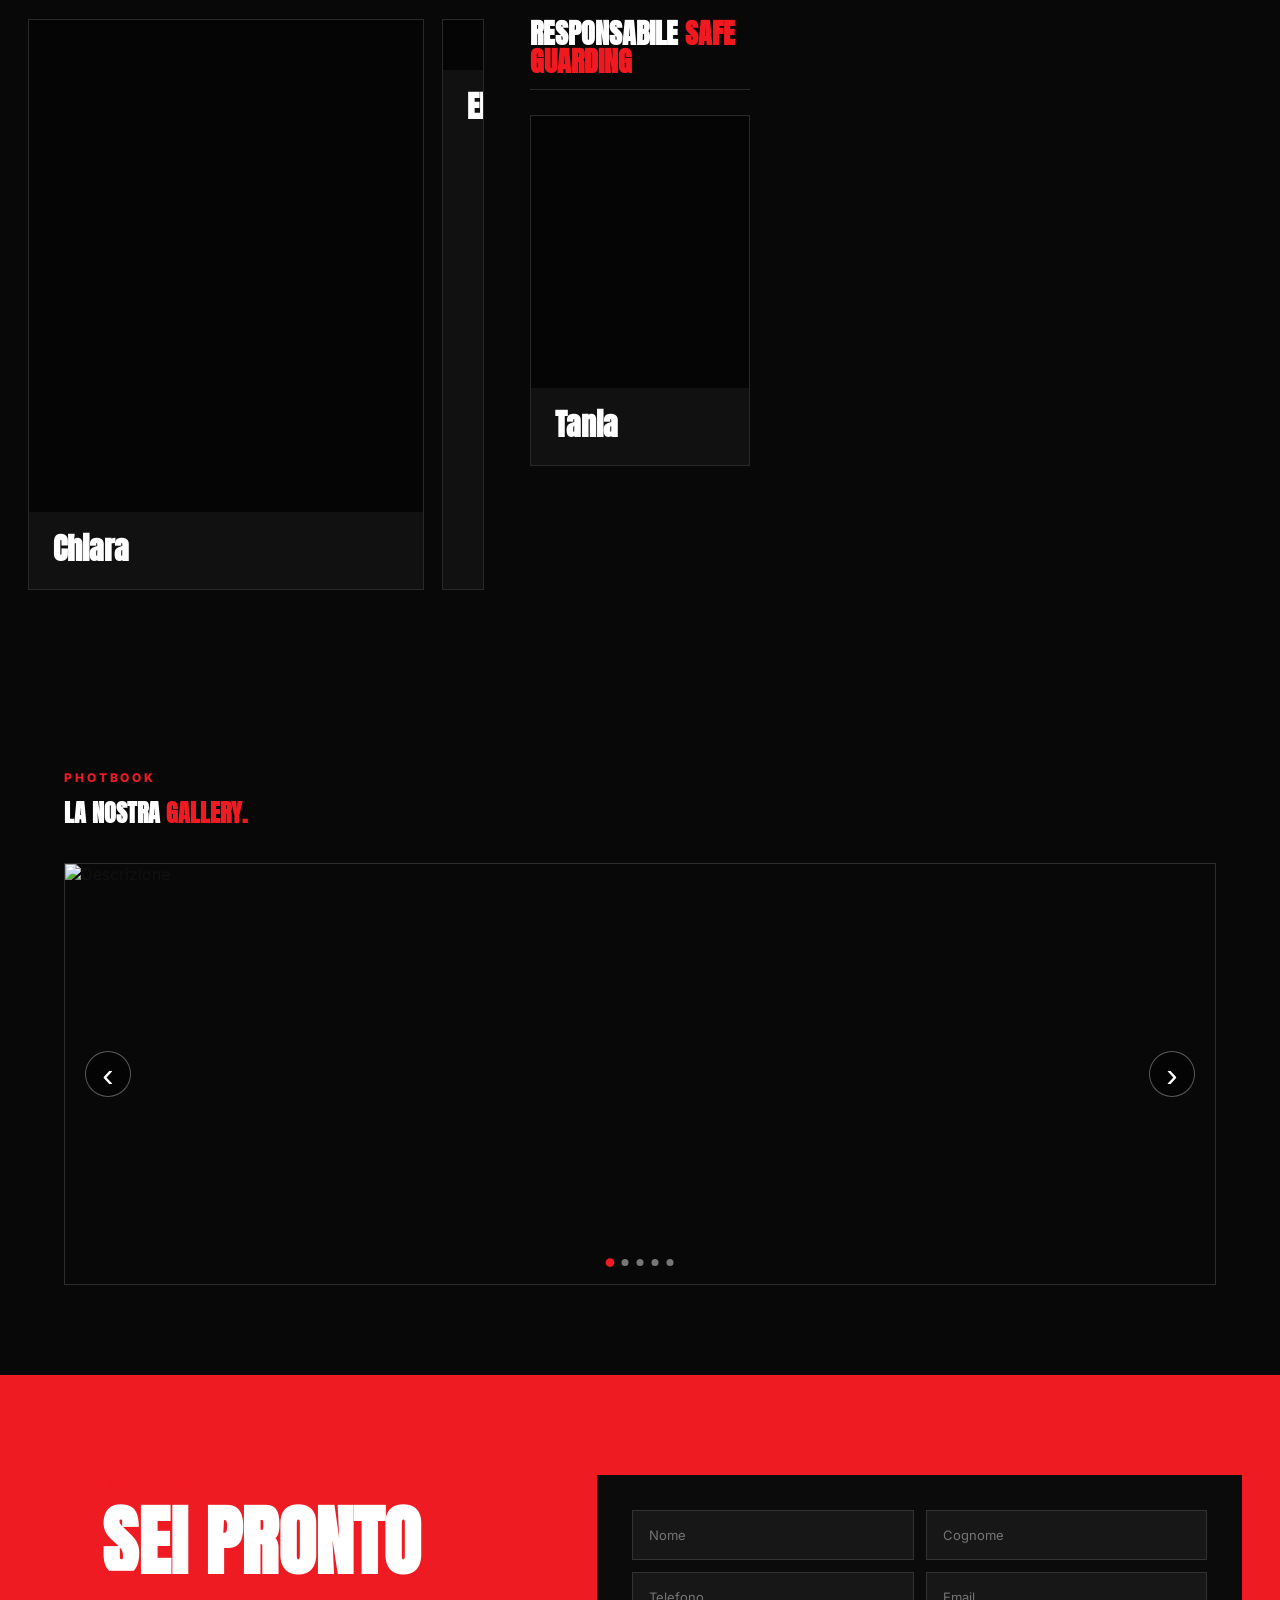
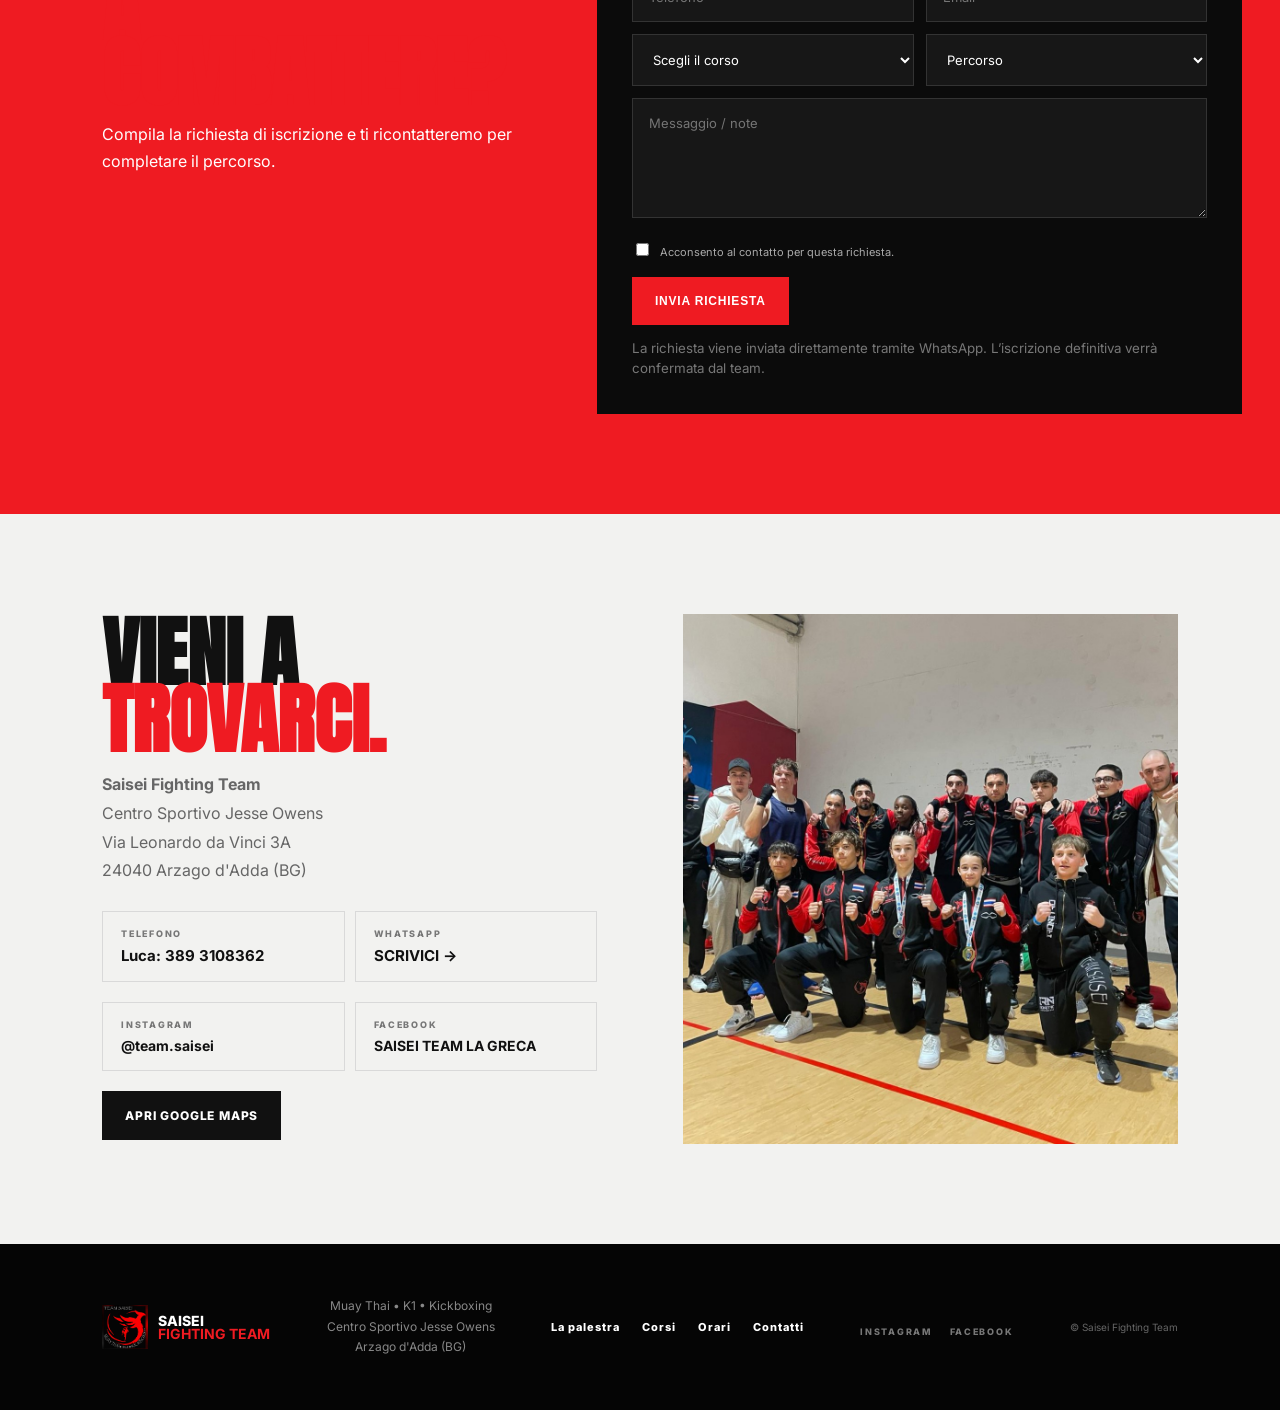
==== commit 24746016: "Update index.html" ====
--- a/index.html
+++ b/index.html
@@ -157,19 +157,20 @@
 <section id="staff" class="dark-section staff-section">
   <div class="section-head"><div><div class="eyebrow">IL TEAM</div><h2>IL NOSTRO <em>STAFF.</em></h2></div>
   <p>Professionalità, esperienza e attenzione per ogni atleta.</p></div>
-  <div class="staff-category"><div class="staff-category-title"><span>01</span><h3>ISTRUTTORI <em>CERTIFICATI</em></h3></div>
+  <div class="staff-category"><div class="staff-category-title"><h3>ISTRUTTORI <em>CERTIFICATI</em></h3></div>
     <div class="coaches-grid"><article class="coach-card"><div class="coach-photo"></div><div class="coach-info"><h3>Luca</h3></div></article>
-<article class="coach-card"><div class="coach-photo"></div><div class="coach-info"><h3>Cristian</h3></div></article>
+<article class="coach-card"><div class="coach-photo"></div><div class="coach-info"><h3>Cristian M.</h3></div></article>
 <article class="coach-card"><div class="coach-photo"></div><div class="coach-info"><h3>Riccardo</h3></div></article>
 <article class="coach-card"><div class="coach-photo"></div><div class="coach-info"><h3>Federico</h3></div></article>
 <article class="coach-card"><div class="coach-photo"></div><div class="coach-info"><h3>Fabrizio</h3></div></article>
 <article class="coach-card"><div class="coach-photo"></div><div class="coach-info"><h3>Angelica</h3></div></article>
 <article class="coach-card"><div class="coach-photo"></div><div class="coach-info"><h3>Enrico</h3></div></article></div></div>
-  <div class="staff-category"><div class="staff-category-title"><span>02</span><h3>ISTRUTTORI</h3></div>
+<article class="coach-card"><div class="coach-photo"></div><div class="coach-info"><h3>Ettore</h3></div></article></div></div>
+<article class="coach-card"><div class="coach-photo"></div><div class="coach-info"><h3>Cristian G.</h3></div></article></div></div>
+  <div class="staff-category"><div class="staff-category-title"><h3>AIUTANTI</h3></div>
     <div class="coaches-grid"><article class="coach-card"><div class="coach-photo"></div><div class="coach-info"><h3>Chiara</h3></div></article>
-<article class="coach-card"><div class="coach-photo"></div><div class="coach-info"><h3>Alessandro</h3></div></article>
-<article class="coach-card"><div class="coach-photo"></div><div class="coach-info"><h3>Marco</h3></div></article></div></div>
-  <div class="staff-category staff-safeguarding"><div class="staff-category-title"><span>03</span><h3>RESPONSABILE <em>SAFE GUARDING</em></h3></div>
+    <div class="coaches-grid"><article class="coach-card"><div class="coach-photo"></div><div class="coach-info"><h3>Elton</h3></div></article>
+  <div class="staff-category staff-safeguarding"><div class="staff-category-title"><h3>RESPONSABILE <em>SAFE GUARDING</em></h3></div>
     <div class="coaches-grid staff-single"><article class="coach-card"><div class="coach-photo"></div><div class="coach-info"><h3>Tania</h3></div></article></div></div>
 </section>
 
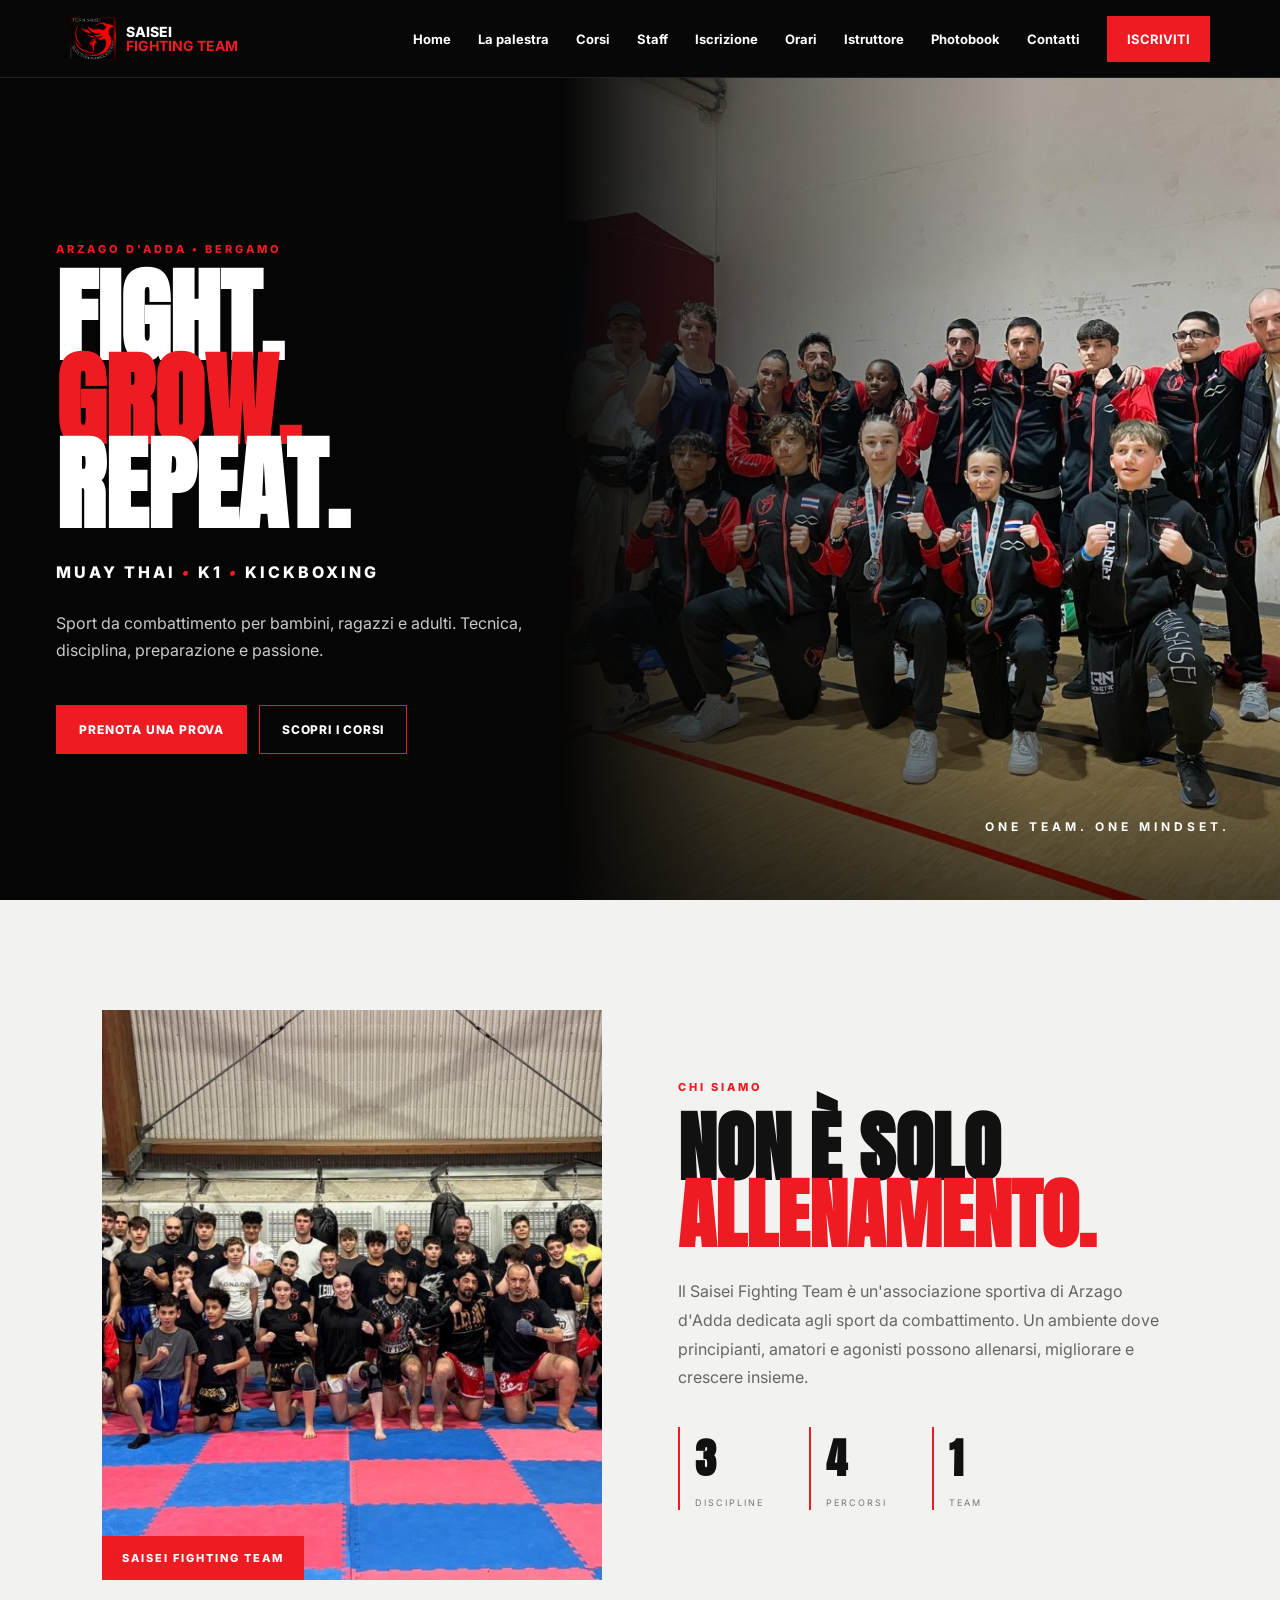
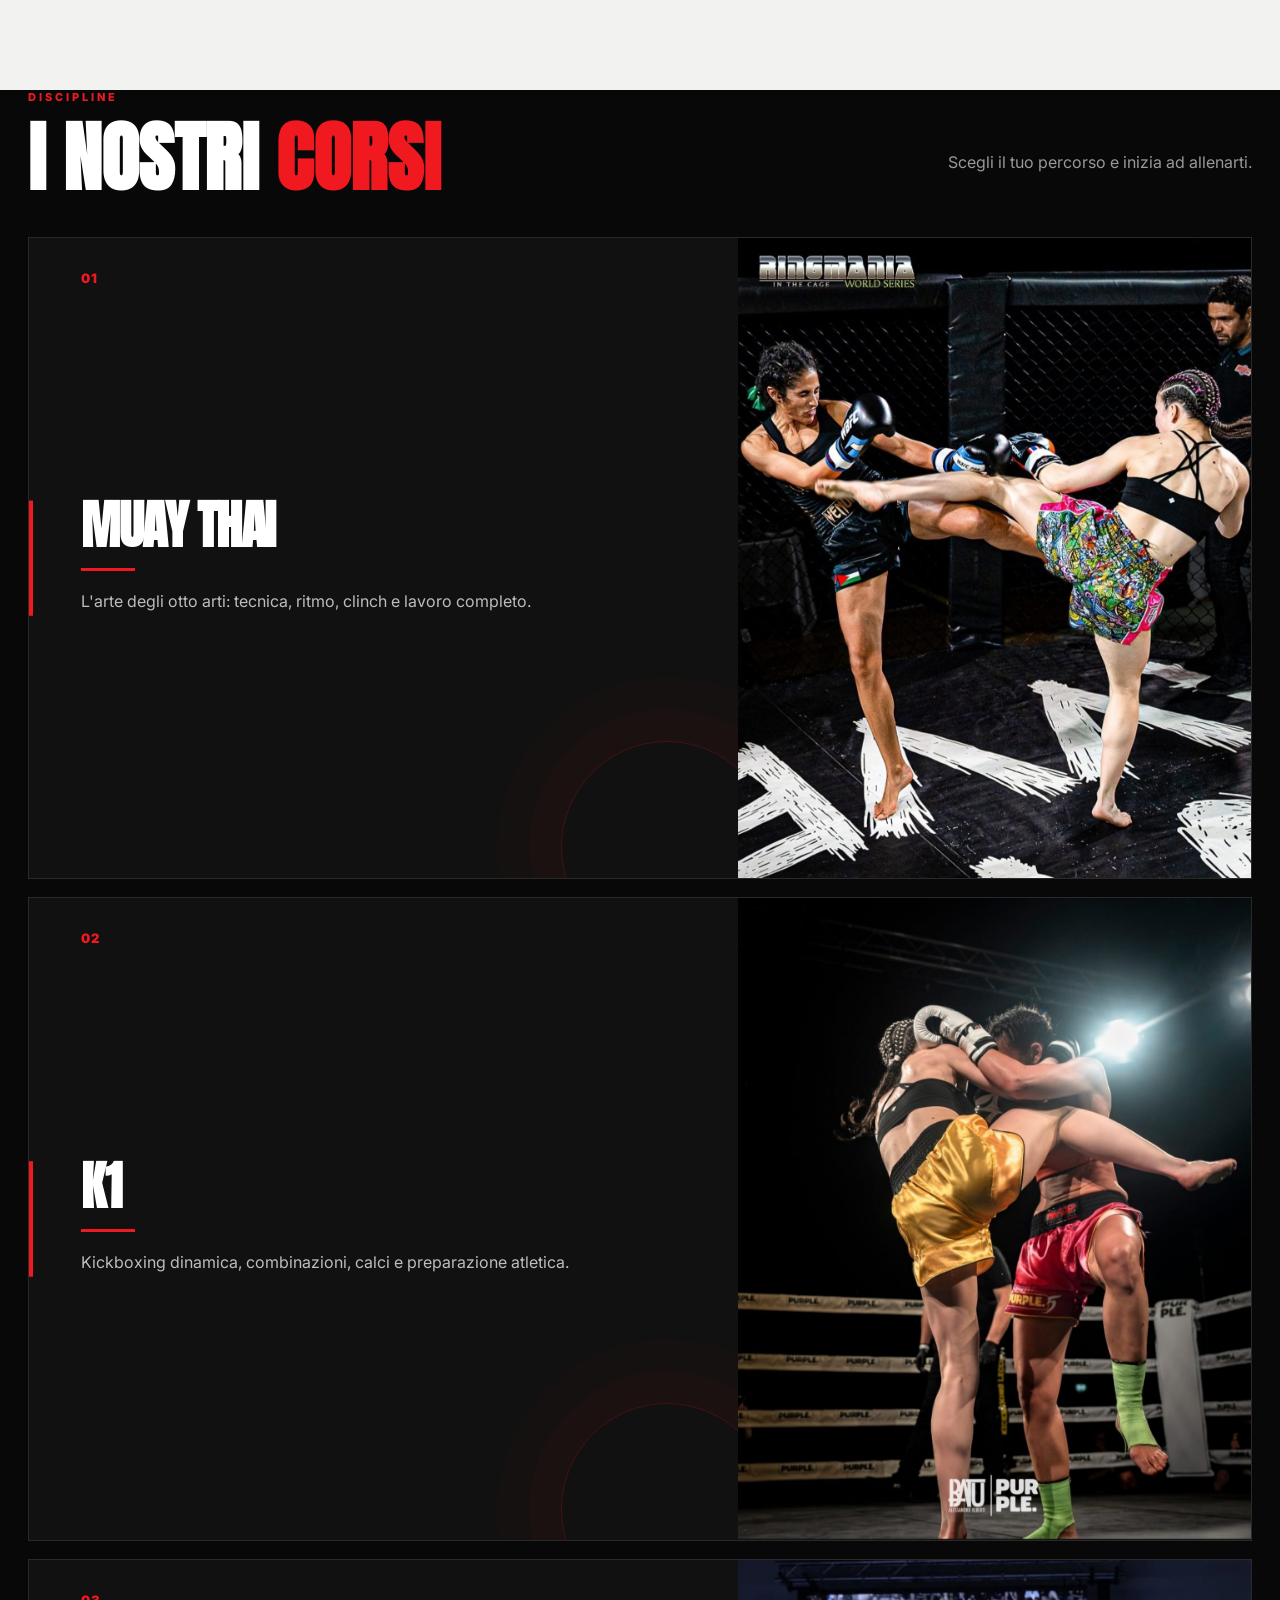
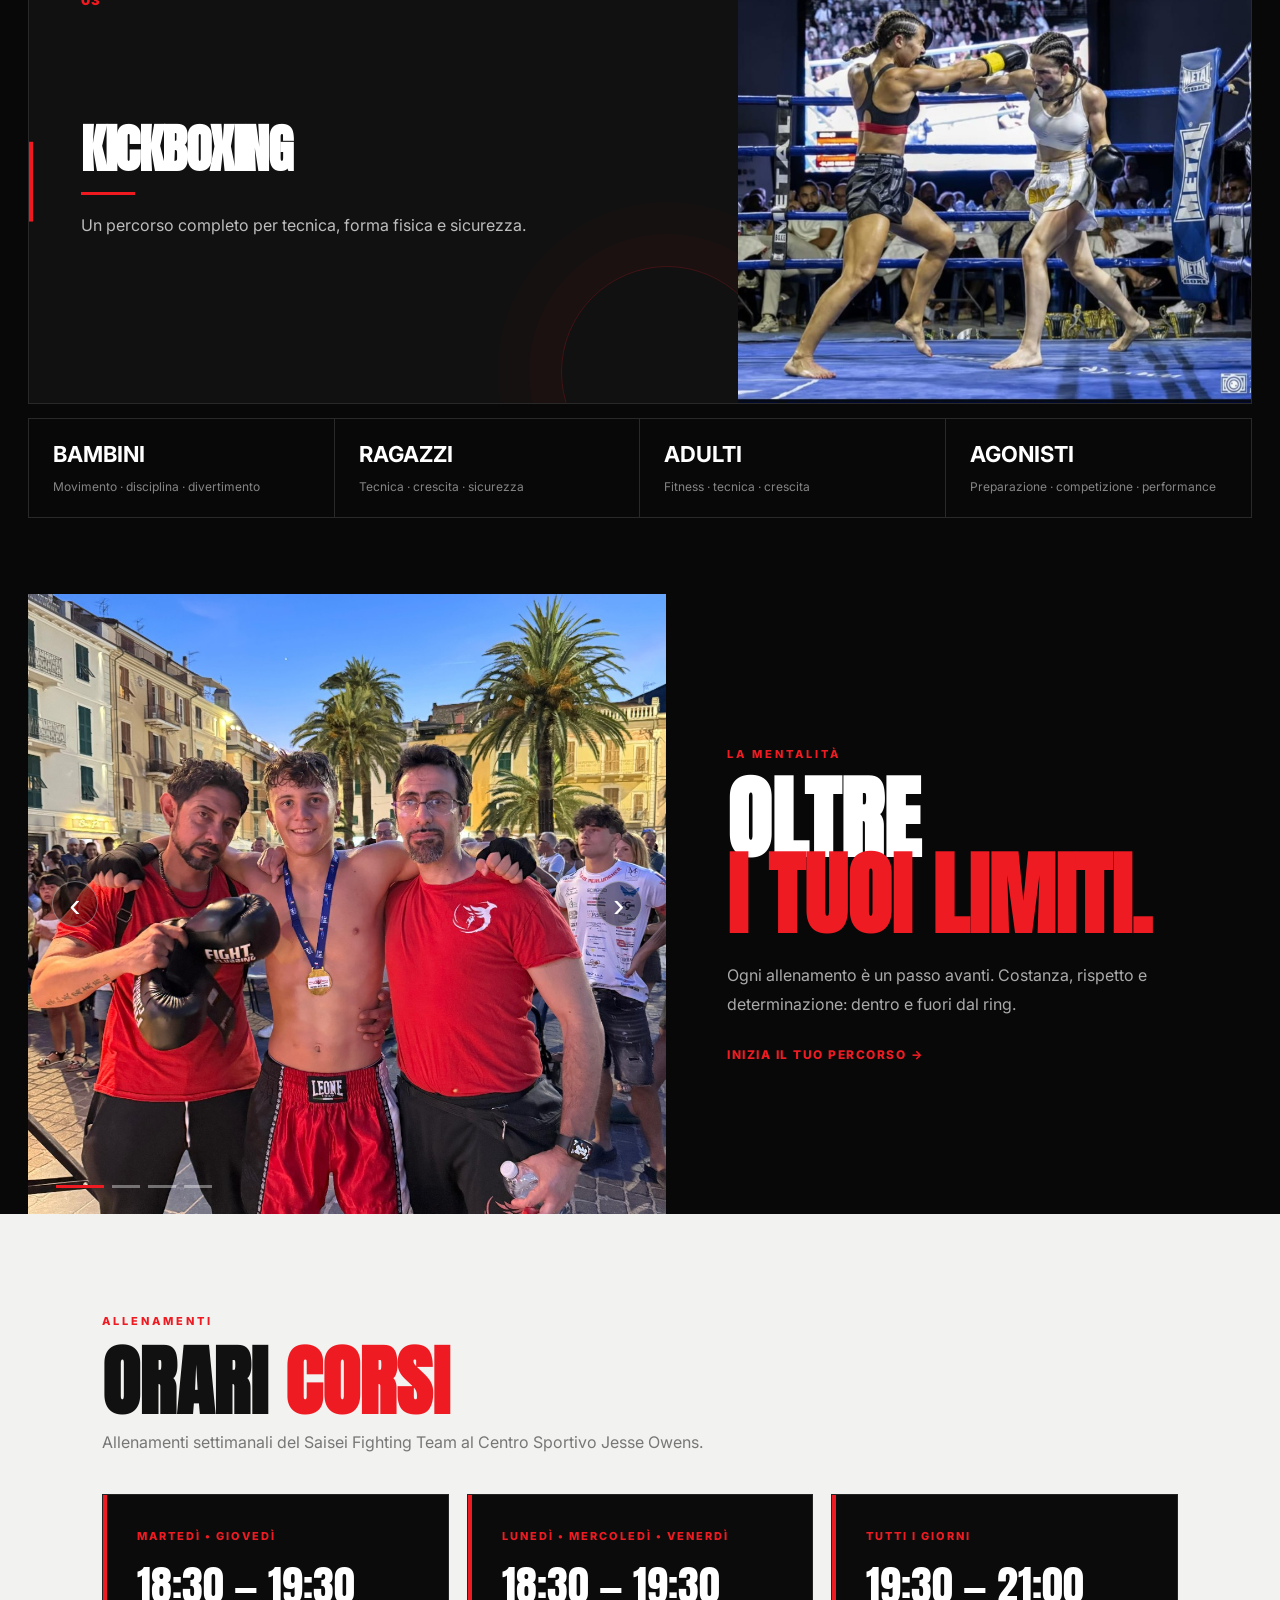
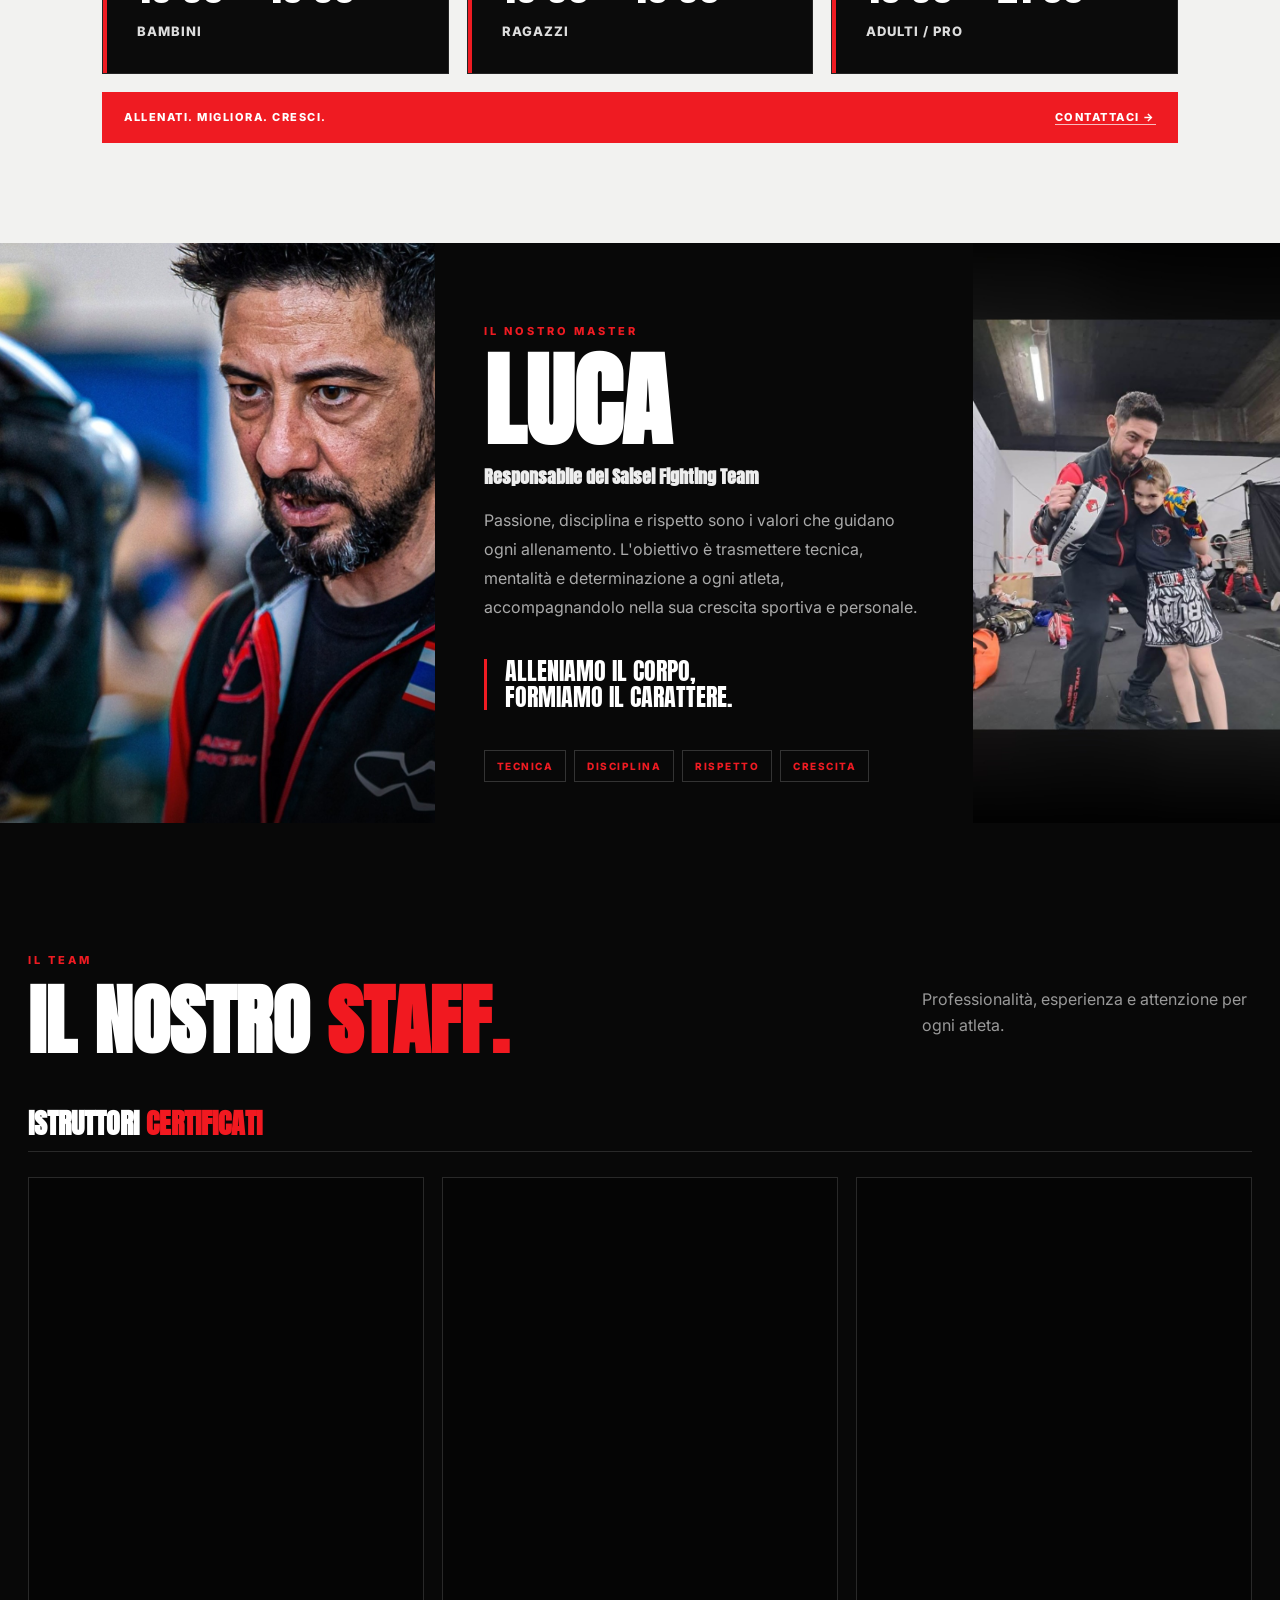
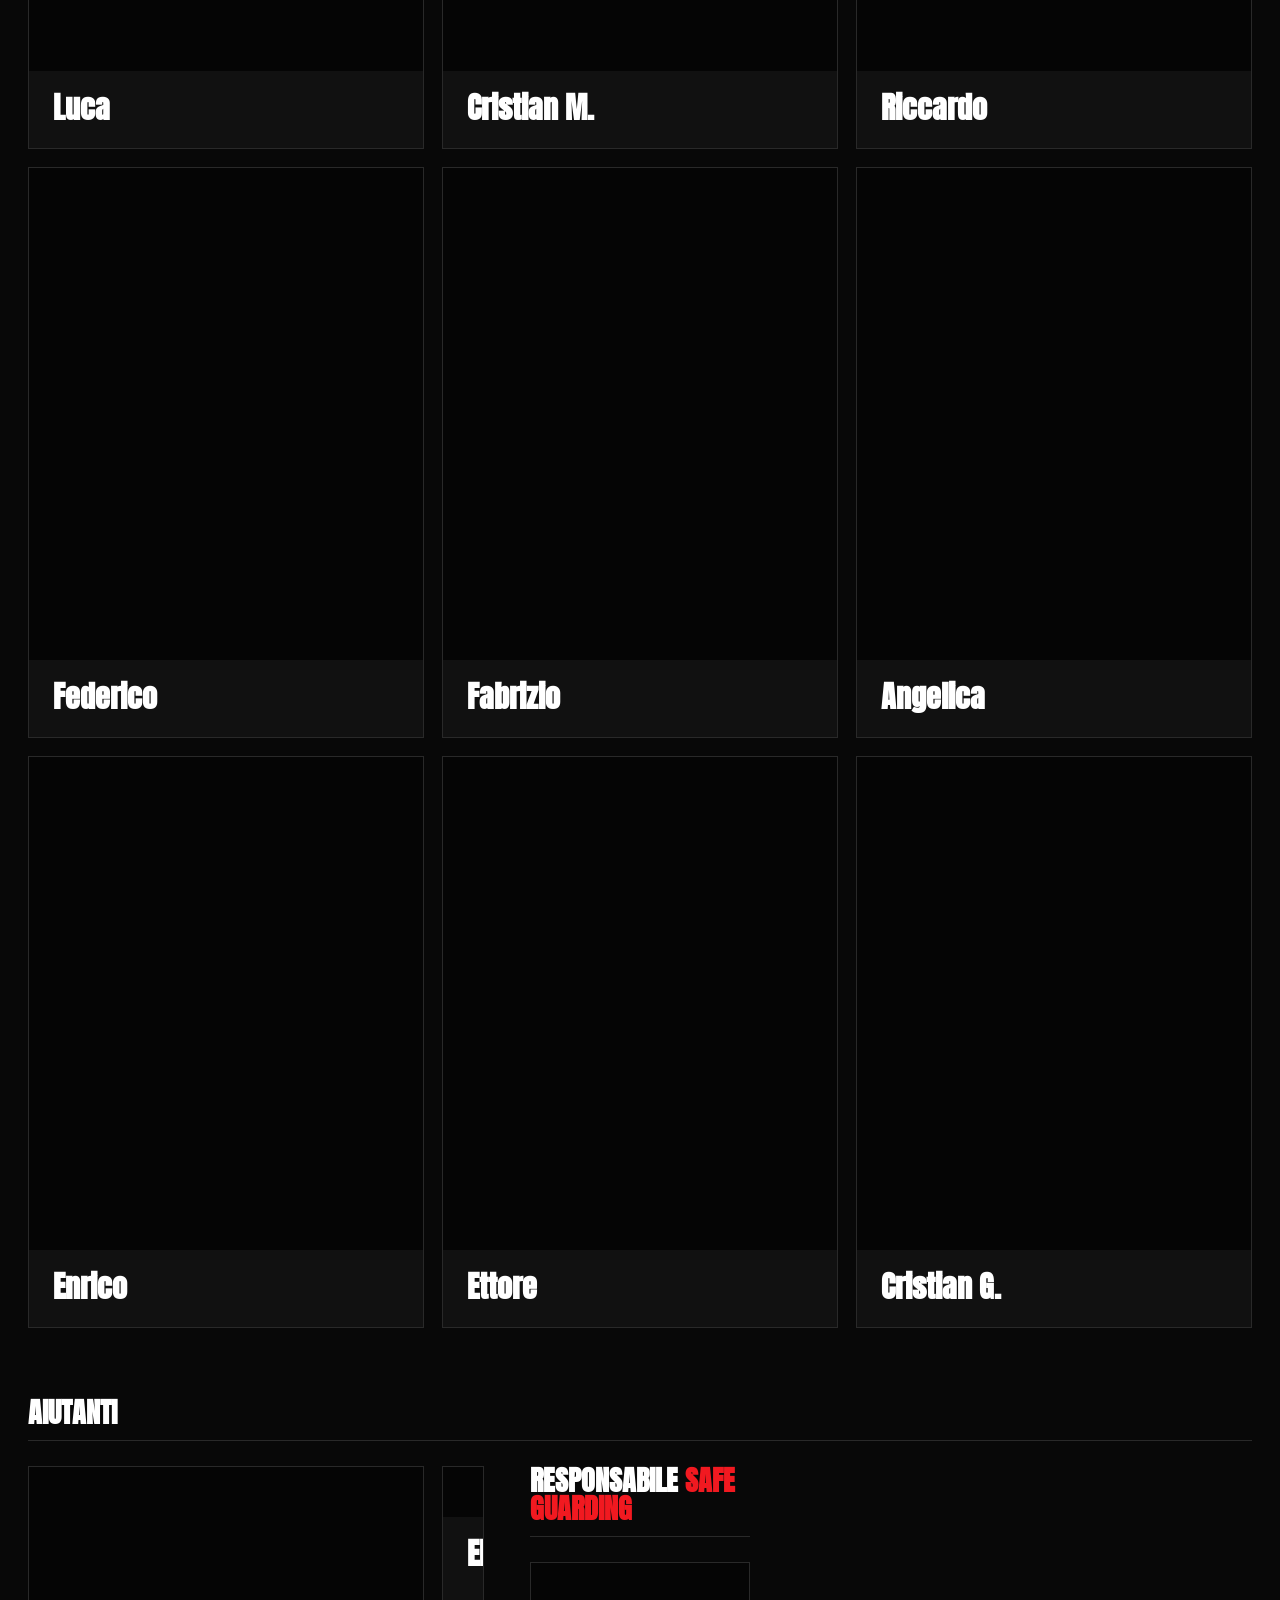
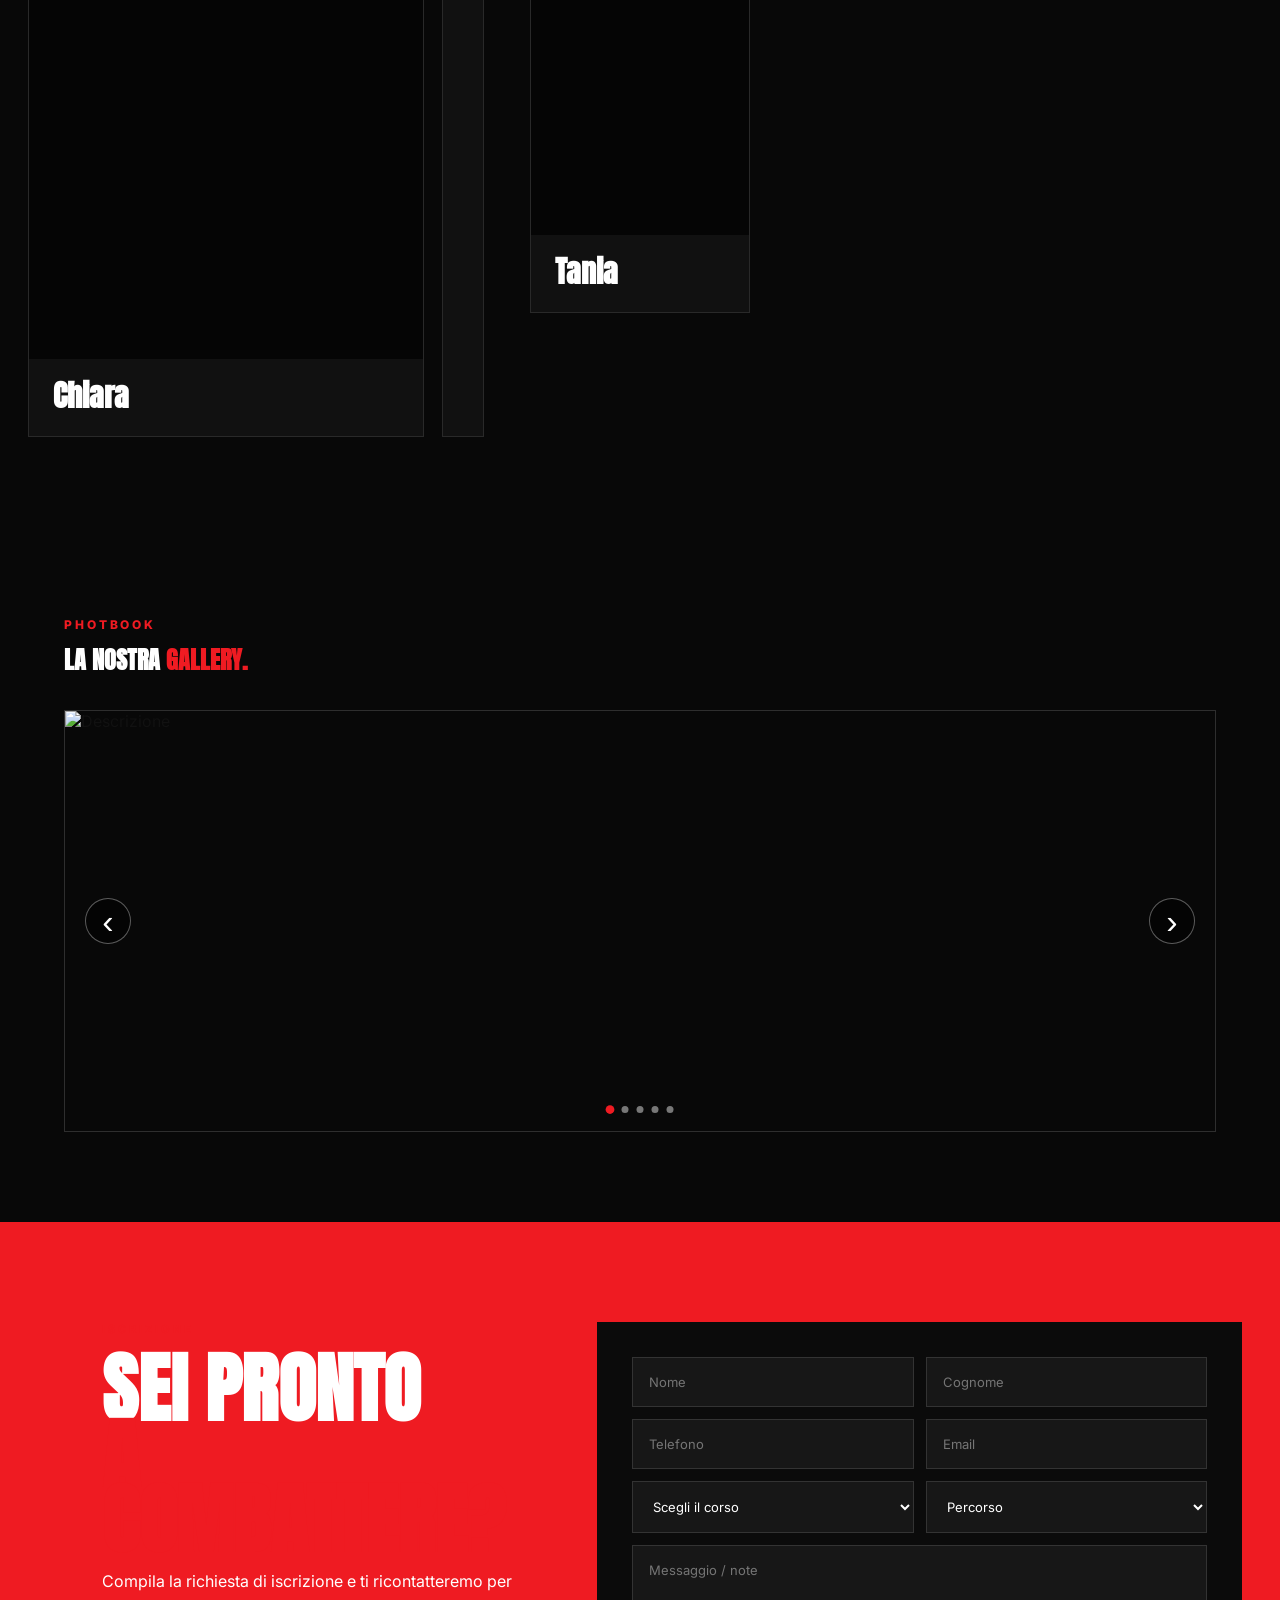
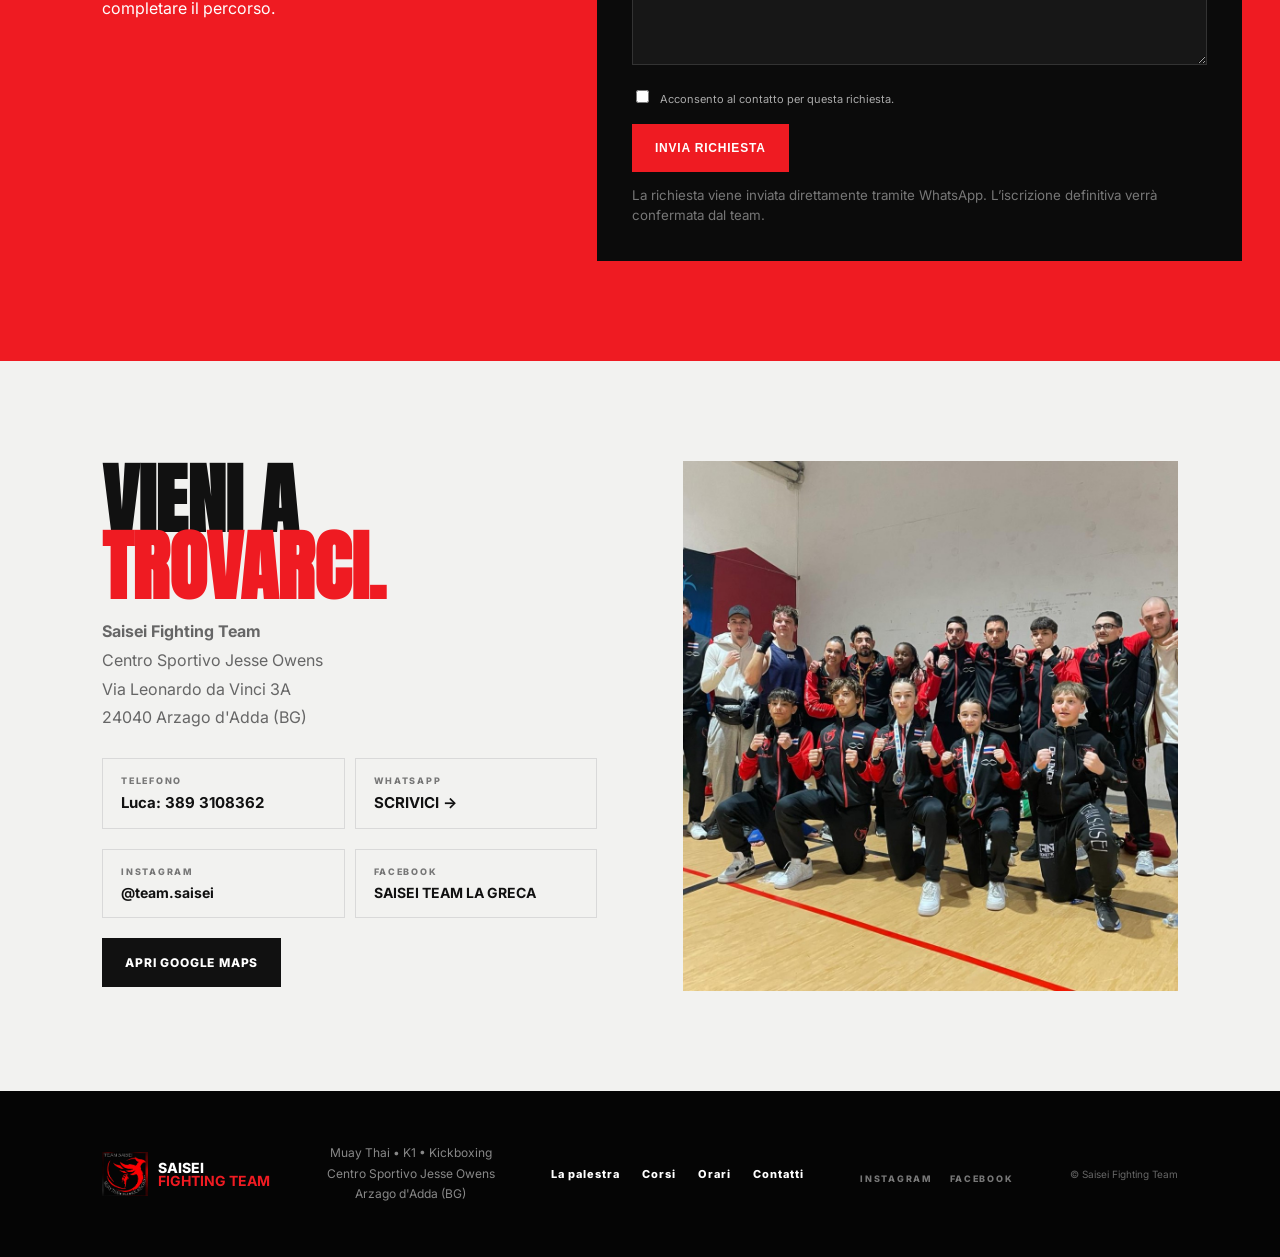
==== commit 1dfc8868: "Update index.html" ====
--- a/index.html
+++ b/index.html
@@ -164,8 +164,8 @@
 <article class="coach-card"><div class="coach-photo"></div><div class="coach-info"><h3>Federico</h3></div></article>
 <article class="coach-card"><div class="coach-photo"></div><div class="coach-info"><h3>Fabrizio</h3></div></article>
 <article class="coach-card"><div class="coach-photo"></div><div class="coach-info"><h3>Angelica</h3></div></article>
-<article class="coach-card"><div class="coach-photo"></div><div class="coach-info"><h3>Enrico</h3></div></article></div></div>
-<article class="coach-card"><div class="coach-photo"></div><div class="coach-info"><h3>Ettore</h3></div></article></div></div>
+<article class="coach-card"><div class="coach-photo"></div><div class="coach-info"><h3>Enrico</h3></div></article>
+<article class="coach-card"><div class="coach-photo"></div><div class="coach-info"><h3>Ettore</h3></div></article>
 <article class="coach-card"><div class="coach-photo"></div><div class="coach-info"><h3>Cristian G.</h3></div></article></div></div>
   <div class="staff-category"><div class="staff-category-title"><h3>AIUTANTI</h3></div>
     <div class="coaches-grid"><article class="coach-card"><div class="coach-photo"></div><div class="coach-info"><h3>Chiara</h3></div></article>
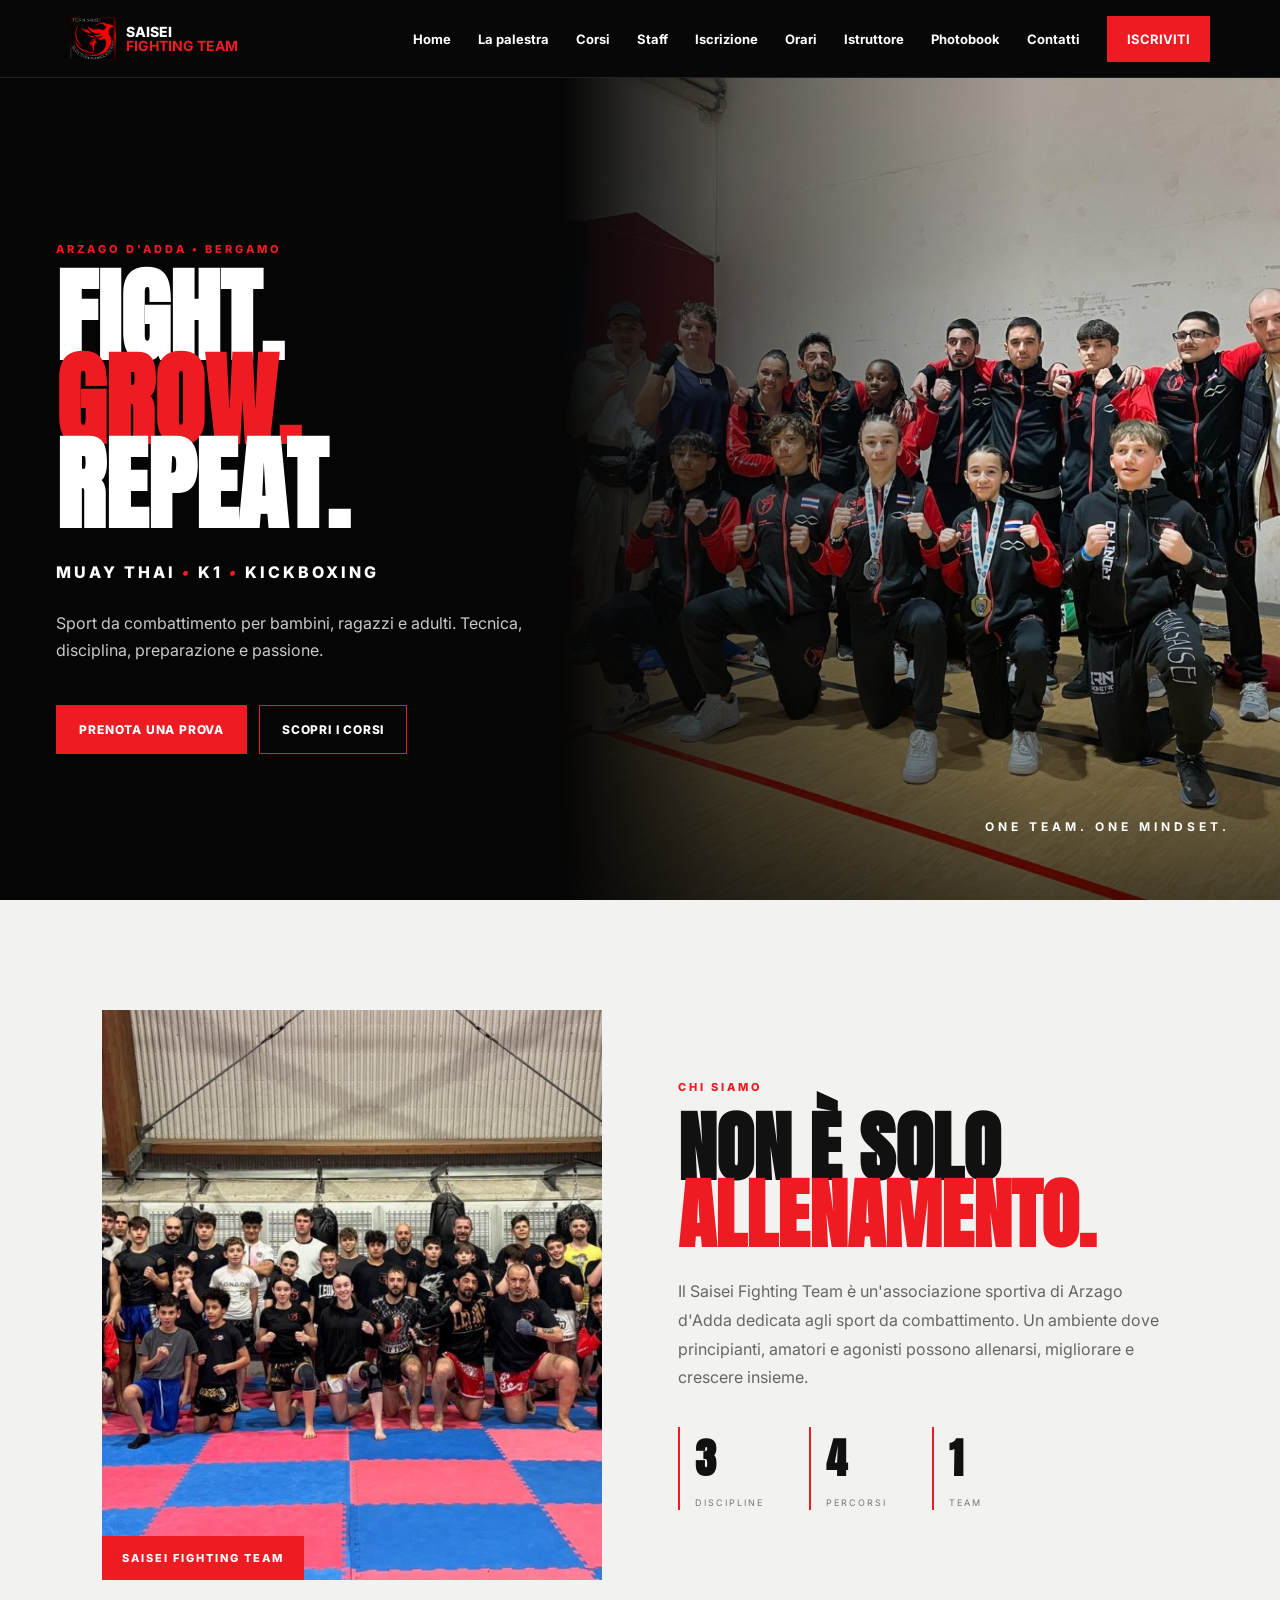
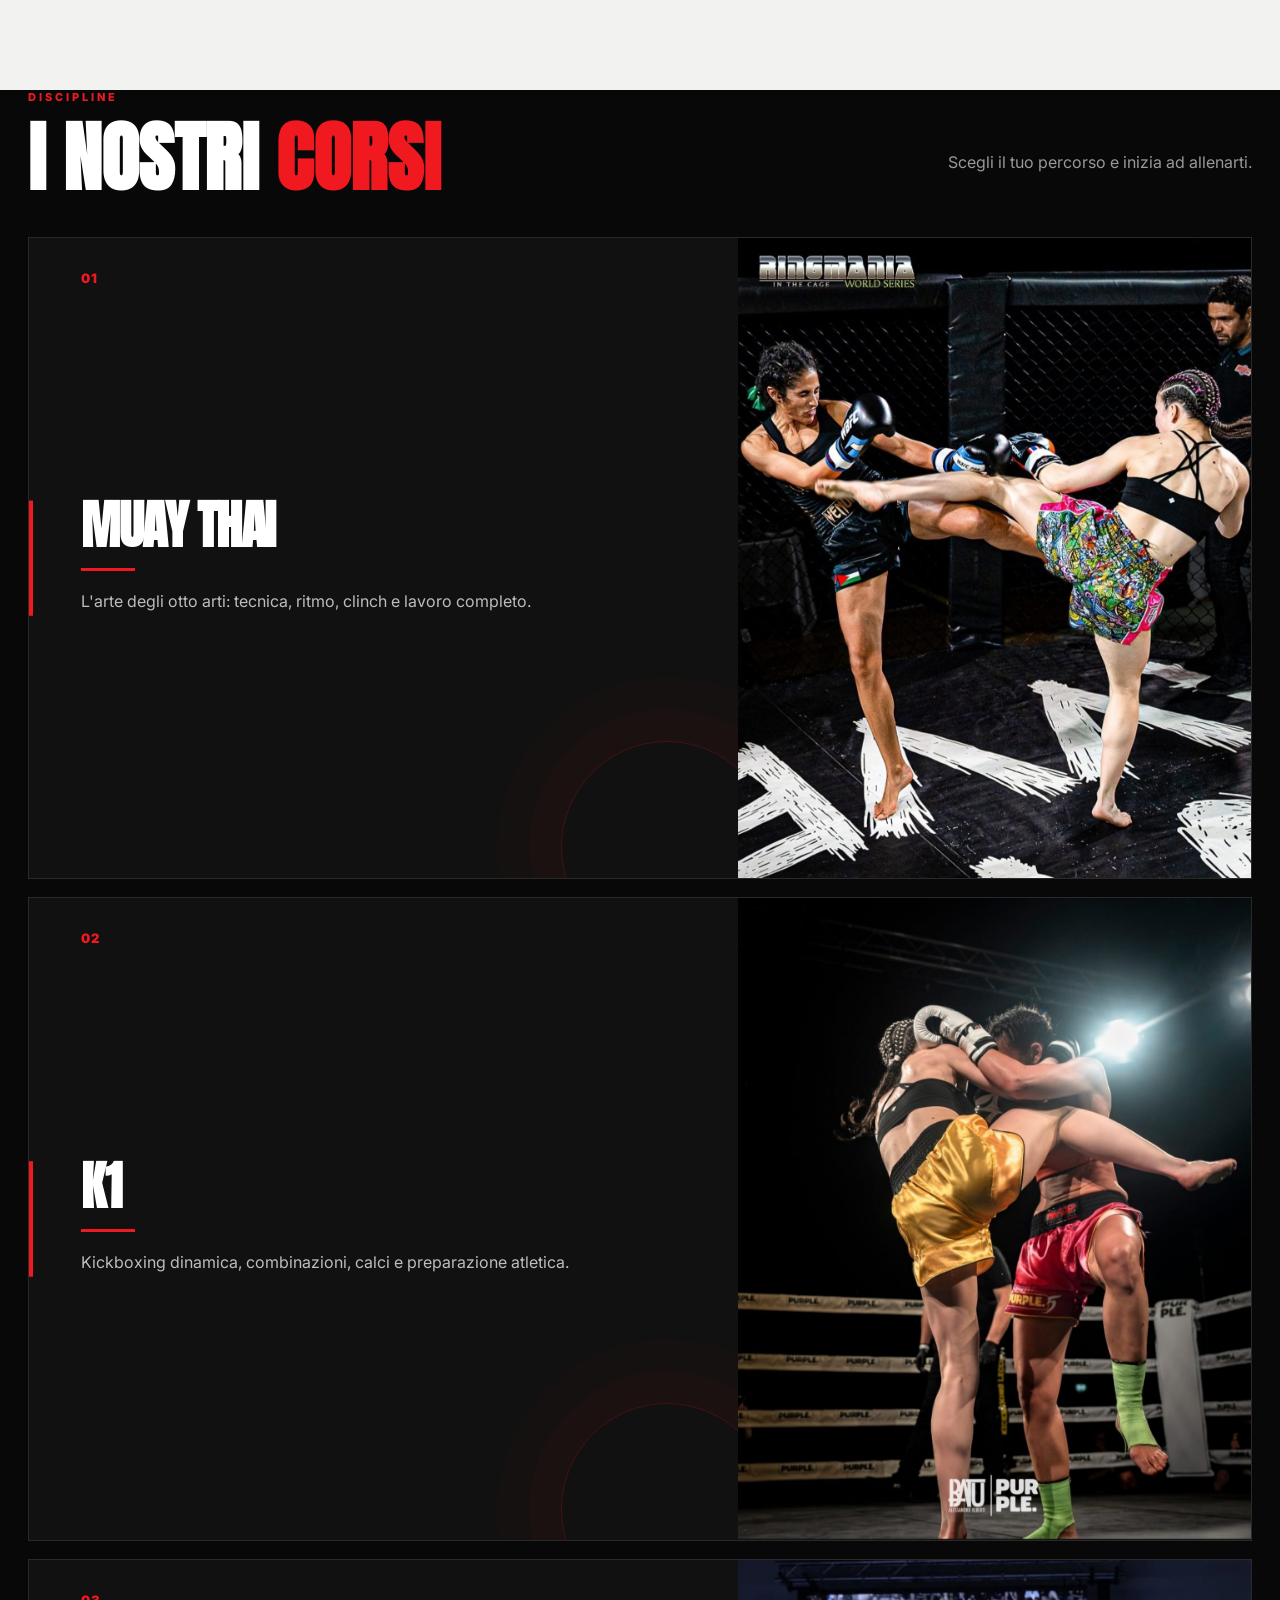
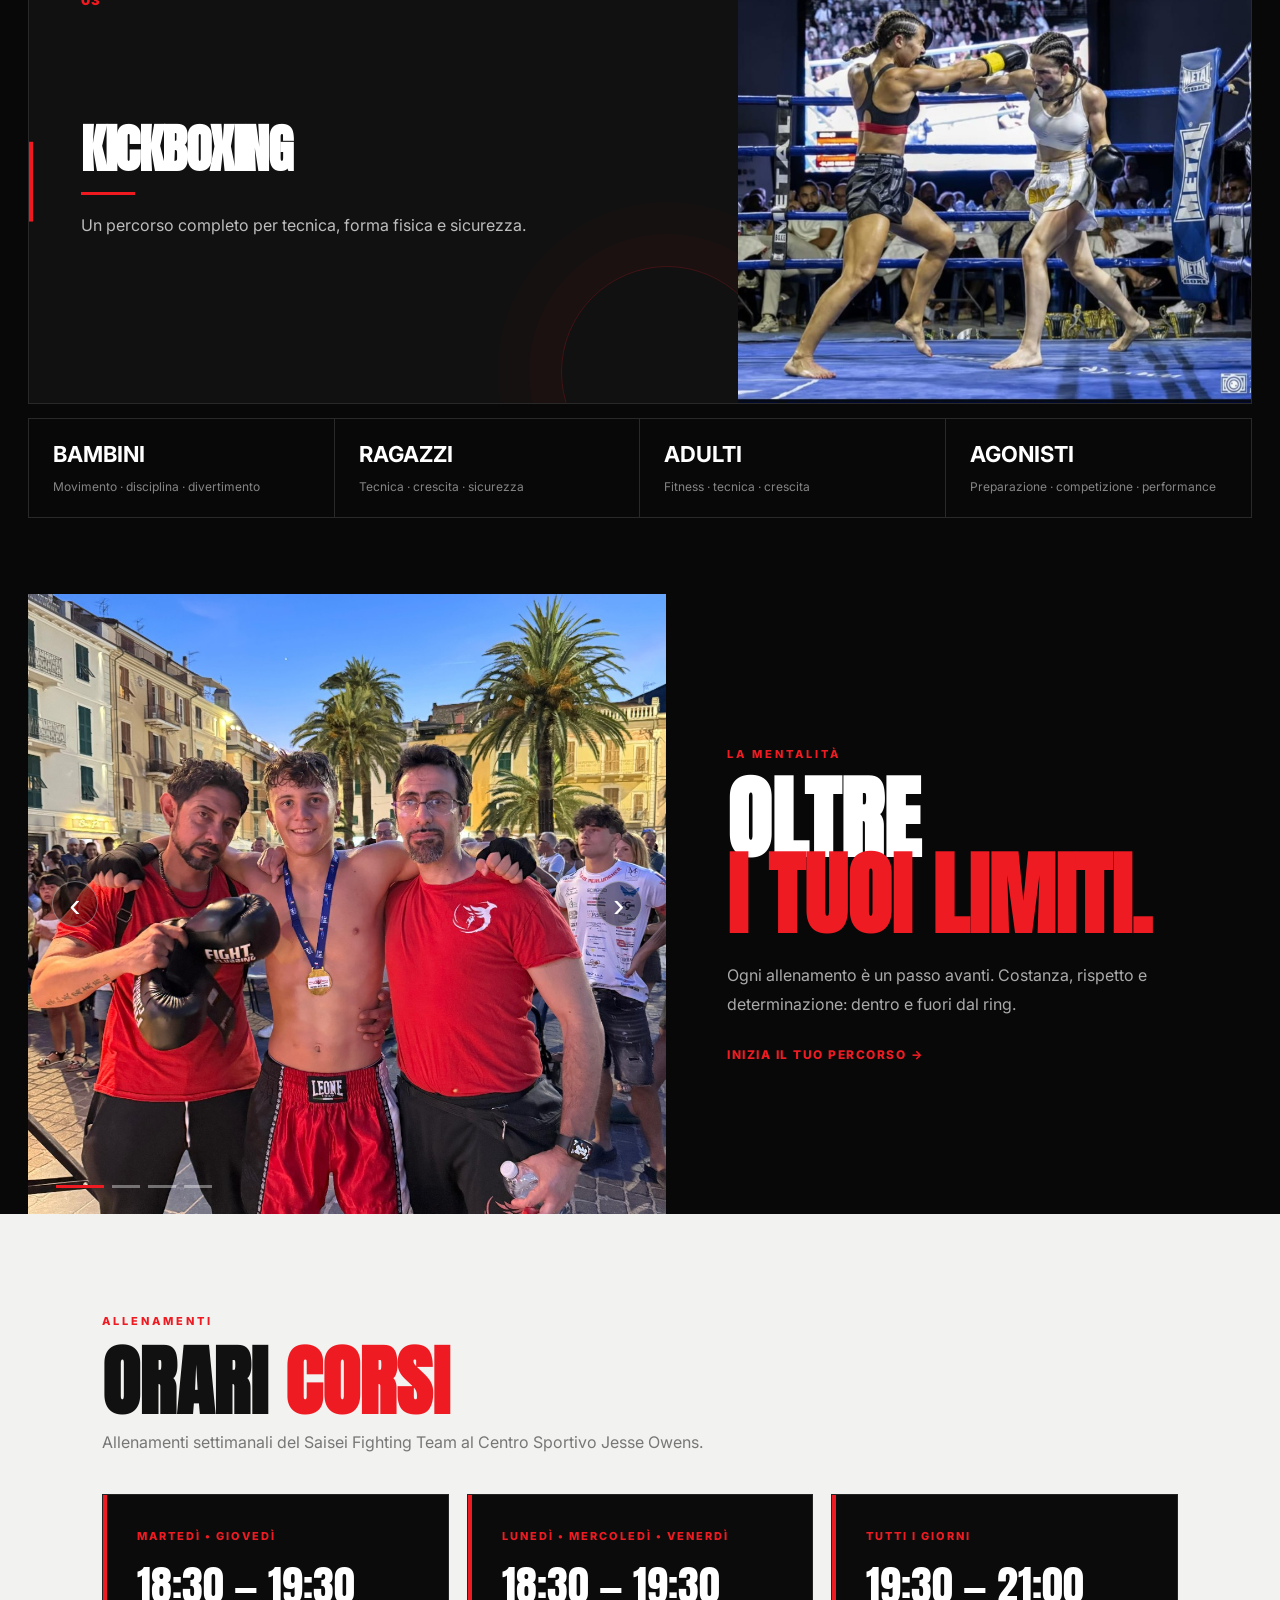
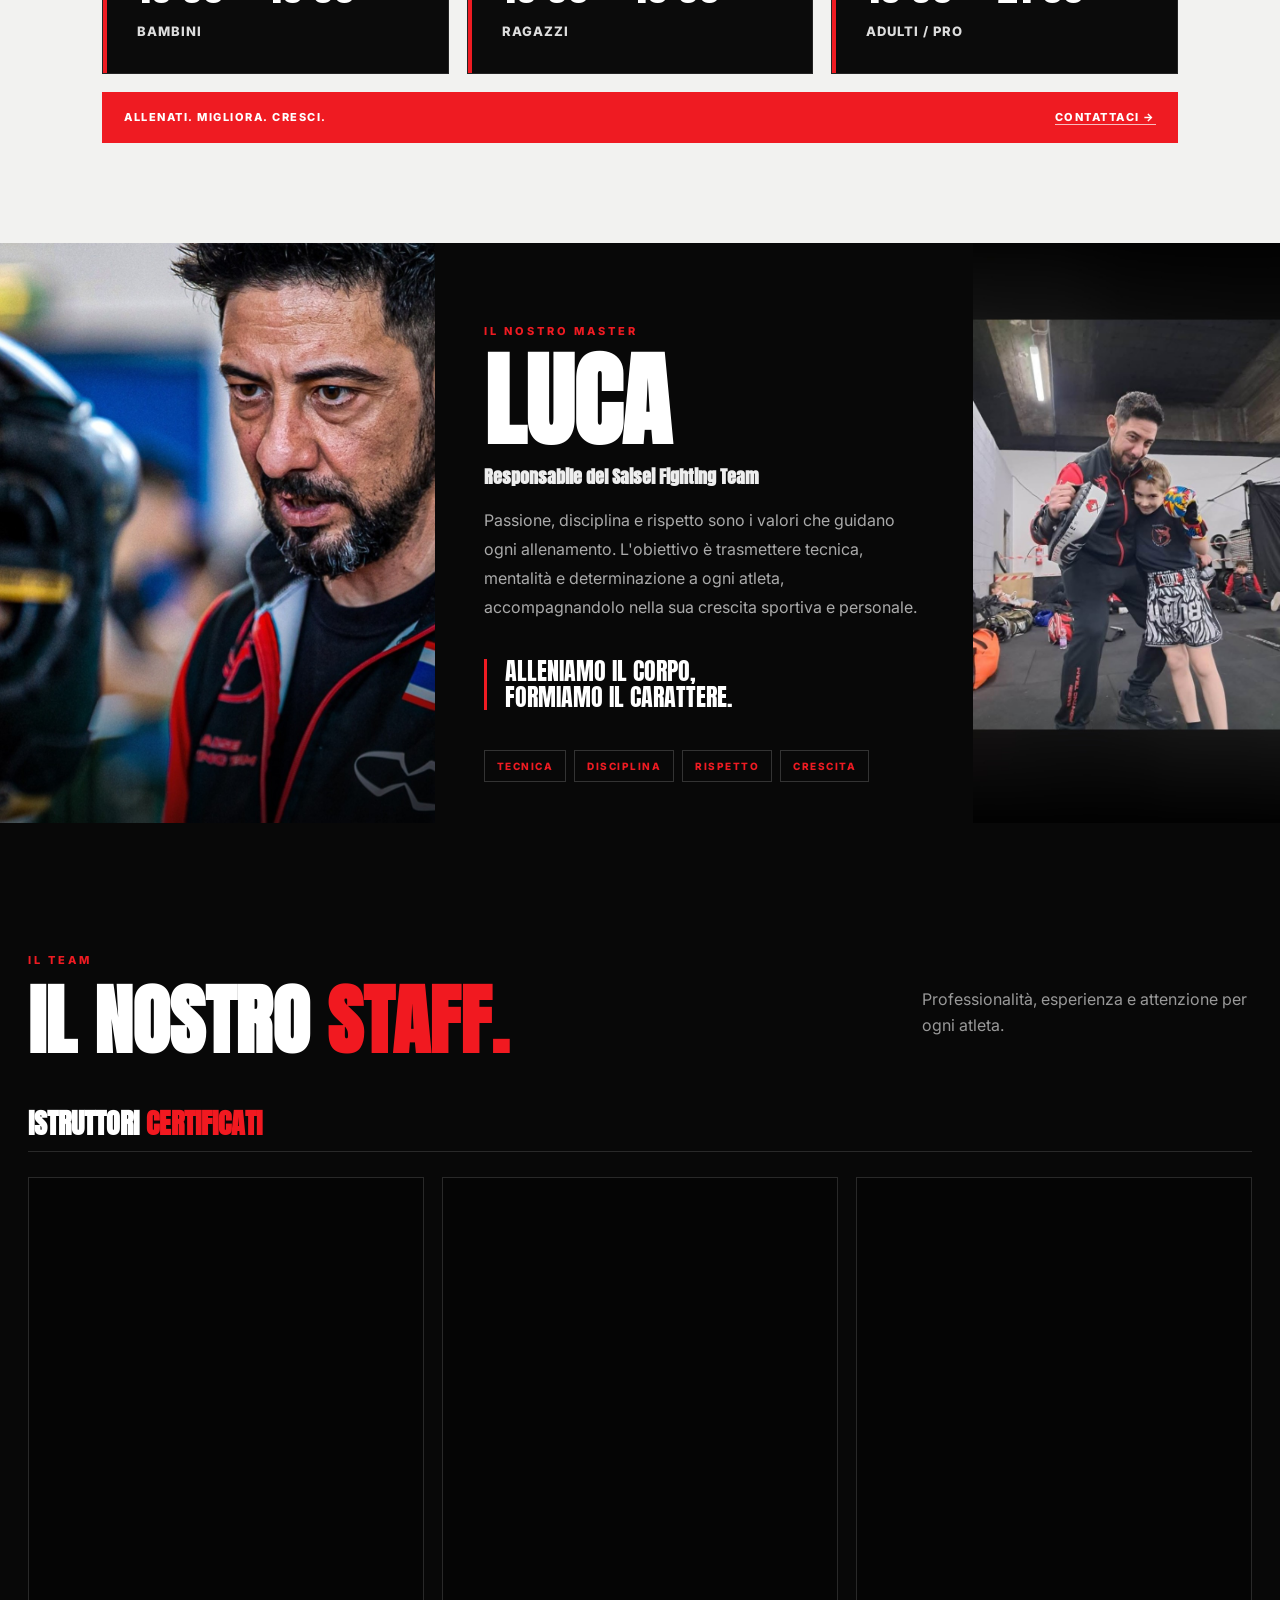
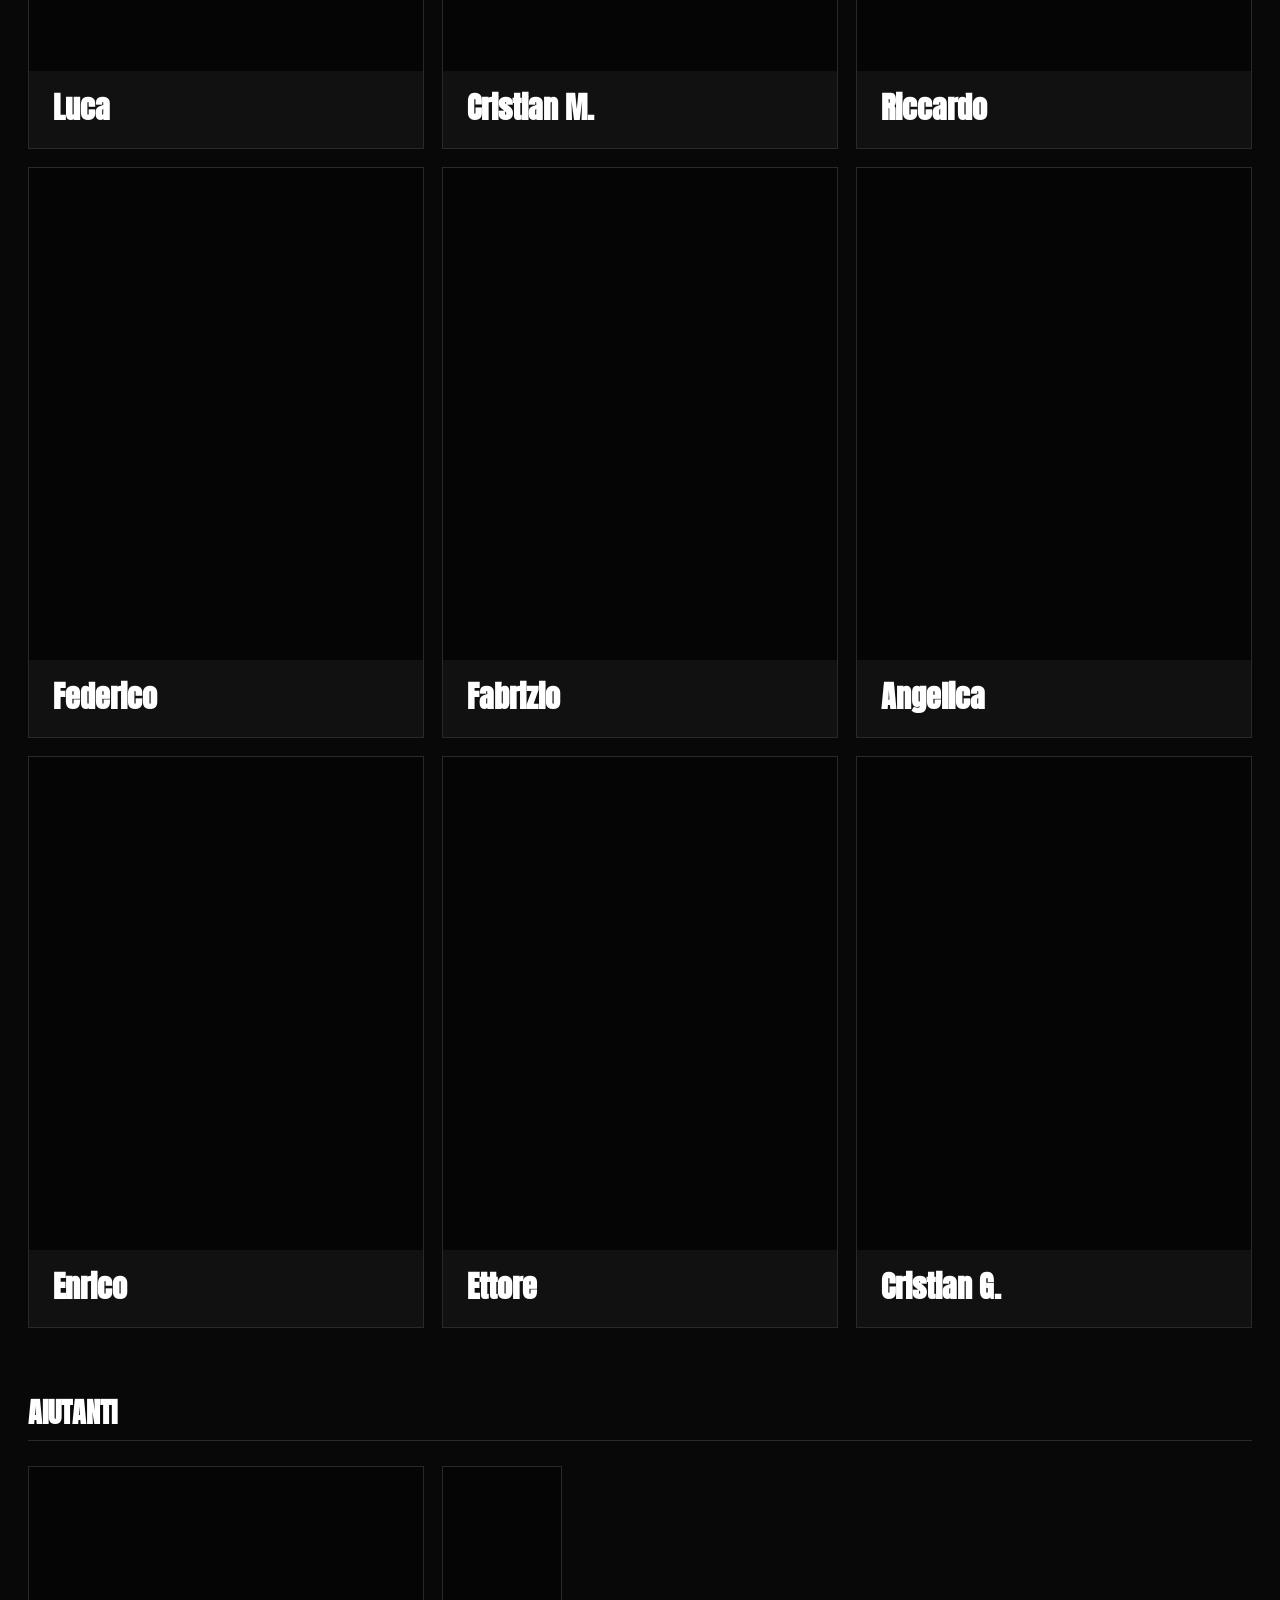
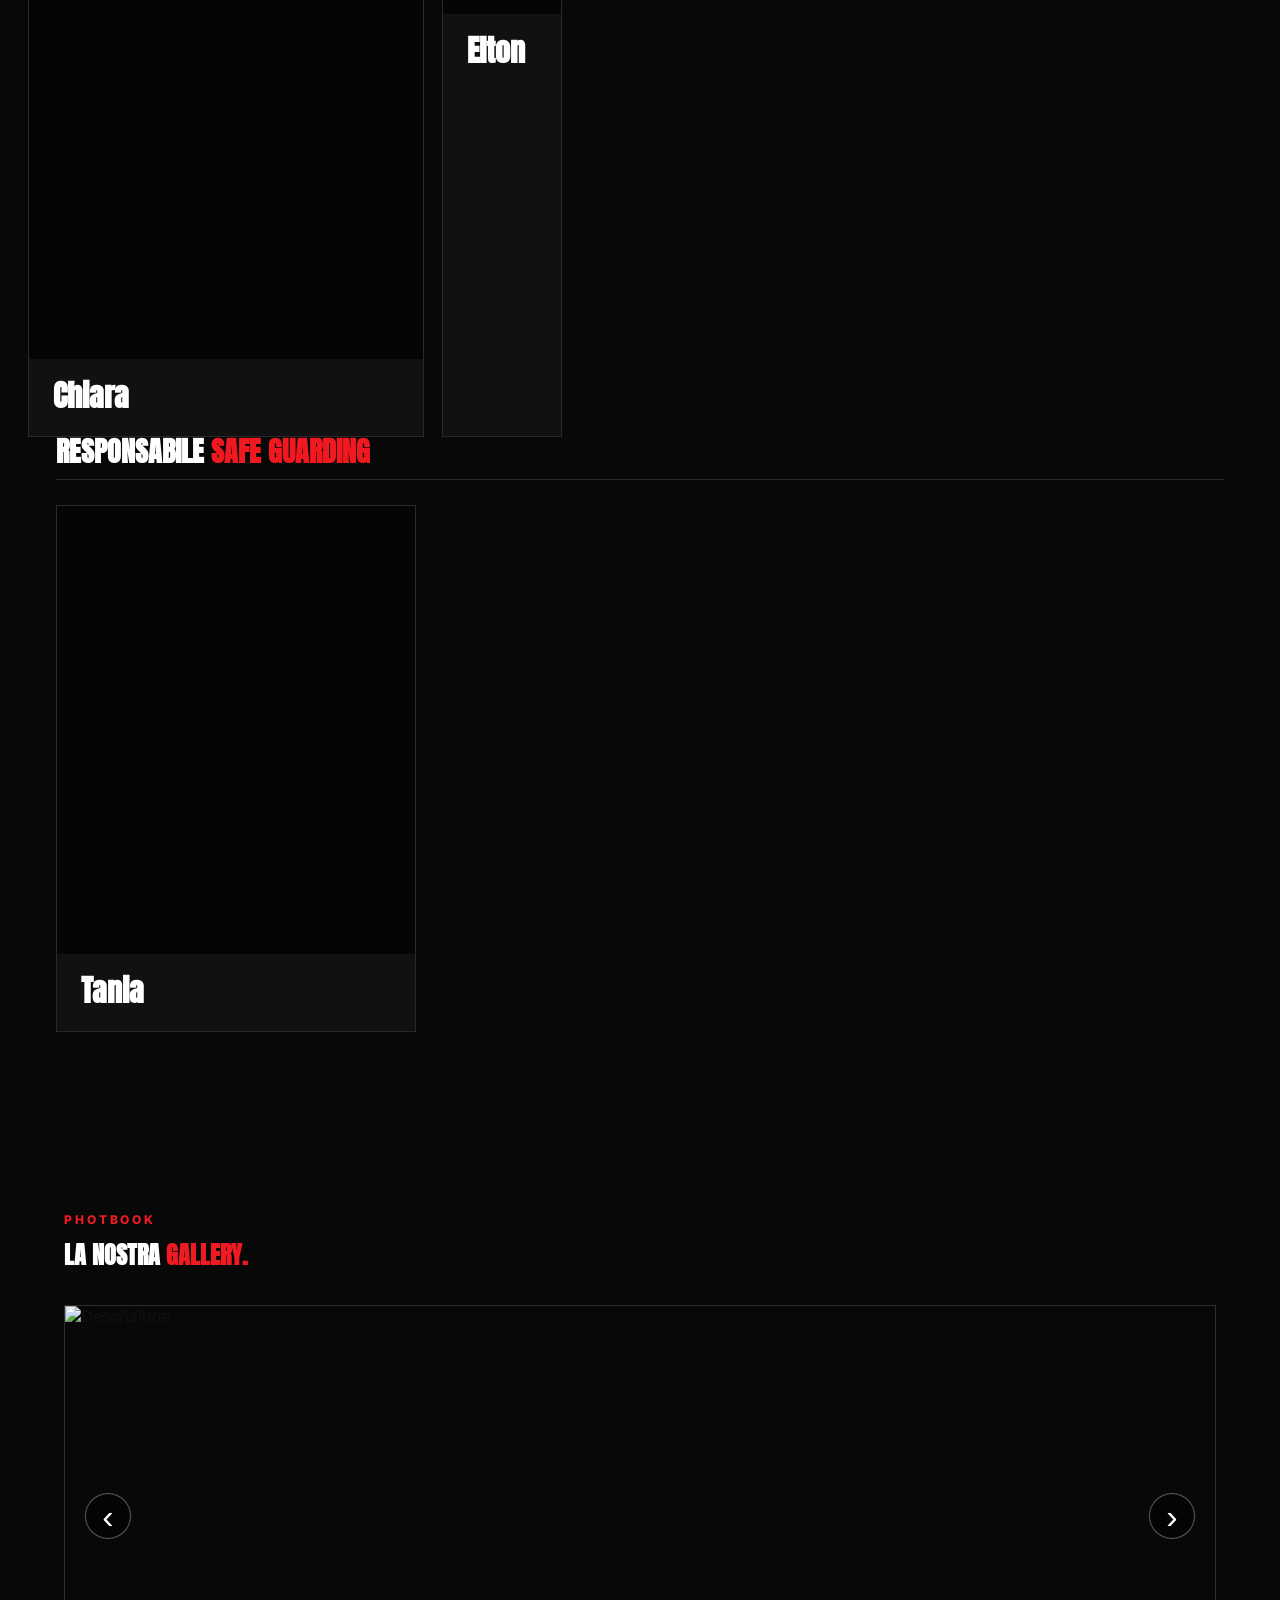
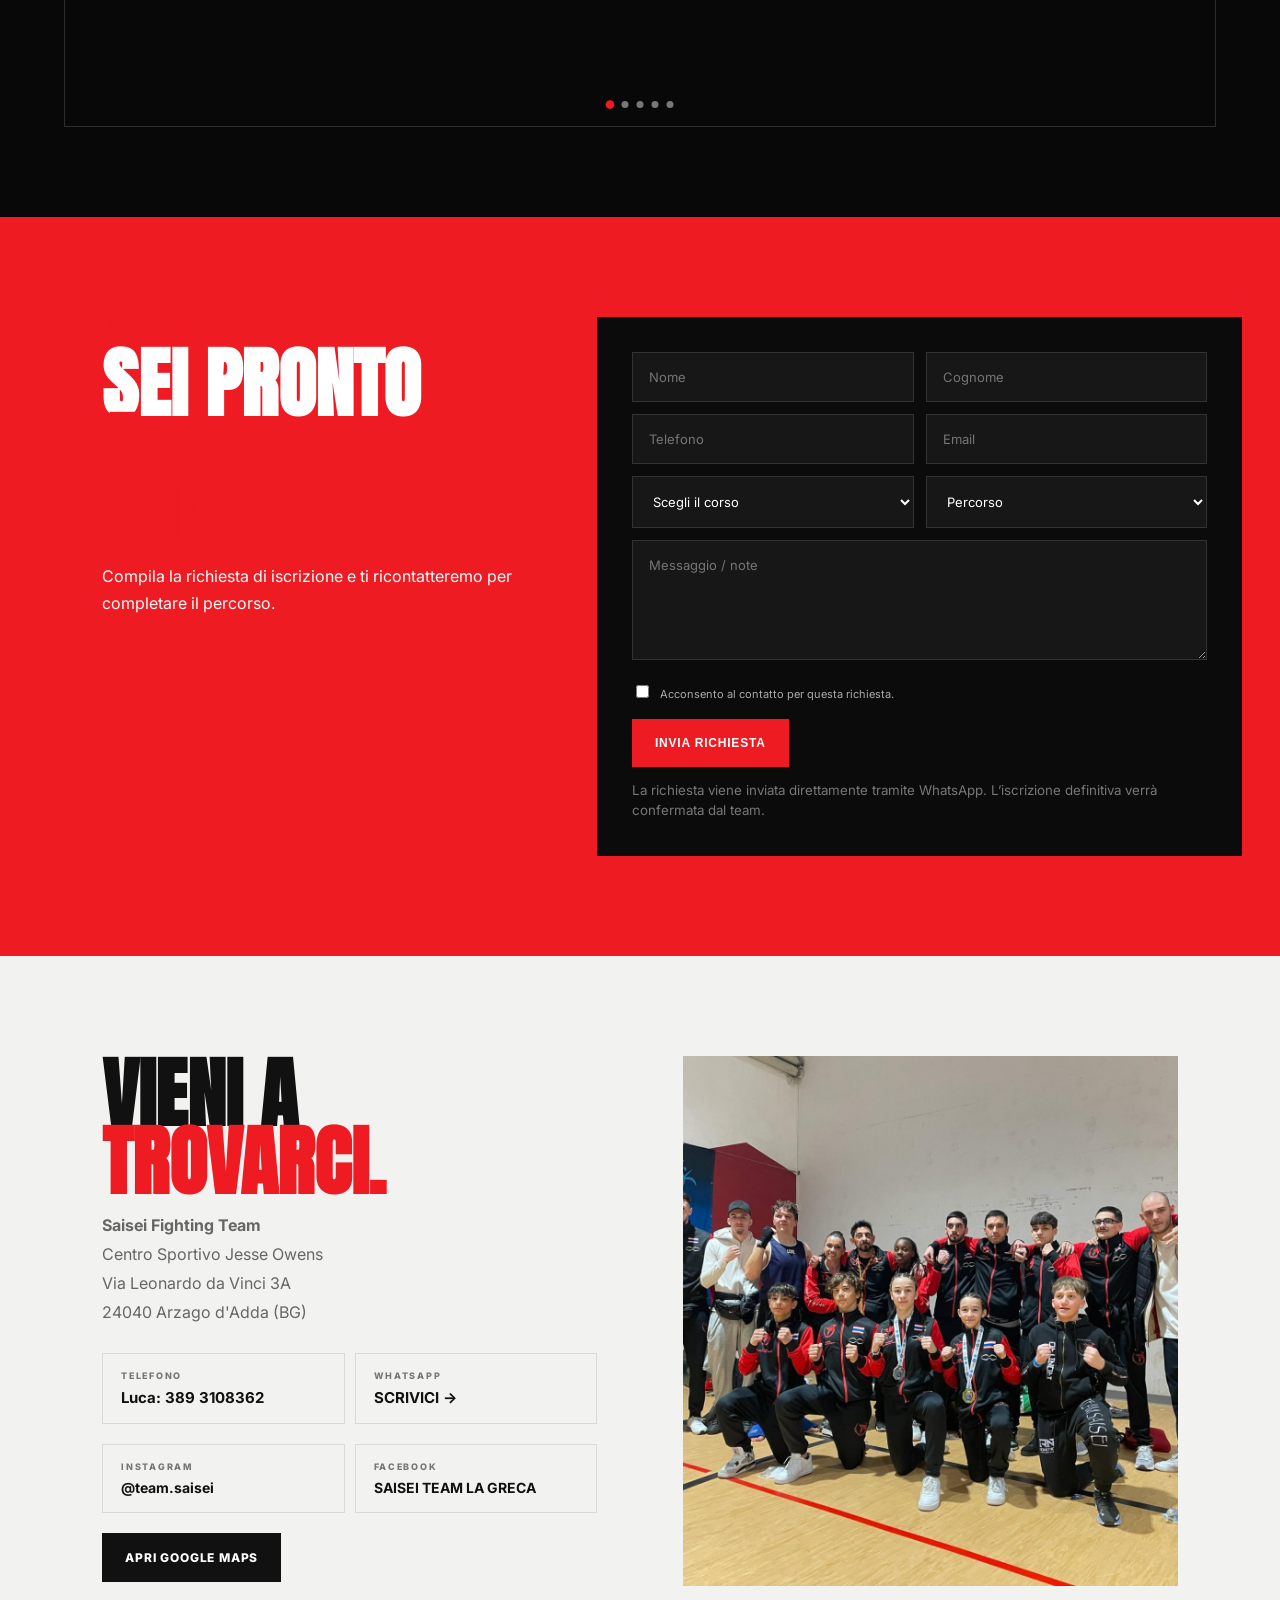
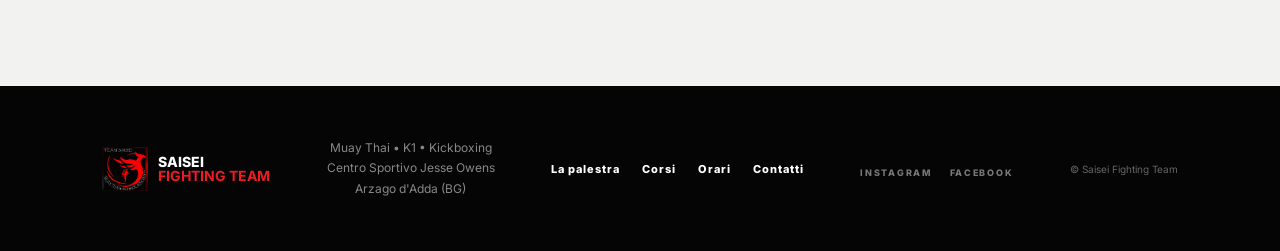
==== commit 78d6ace6: "Update index.html" ====
--- a/index.html
+++ b/index.html
@@ -169,7 +169,7 @@
 <article class="coach-card"><div class="coach-photo"></div><div class="coach-info"><h3>Cristian G.</h3></div></article></div></div>
   <div class="staff-category"><div class="staff-category-title"><h3>AIUTANTI</h3></div>
     <div class="coaches-grid"><article class="coach-card"><div class="coach-photo"></div><div class="coach-info"><h3>Chiara</h3></div></article>
-    <div class="coaches-grid"><article class="coach-card"><div class="coach-photo"></div><div class="coach-info"><h3>Elton</h3></div></article>
+    <div class="coaches-grid"><article class="coach-card"><div class="coach-photo"></div><div class="coach-info"><h3>Elton</h3></div></article></div></div>
   <div class="staff-category staff-safeguarding"><div class="staff-category-title"><h3>RESPONSABILE <em>SAFE GUARDING</em></h3></div>
     <div class="coaches-grid staff-single"><article class="coach-card"><div class="coach-photo"></div><div class="coach-info"><h3>Tania</h3></div></article></div></div>
 </section>
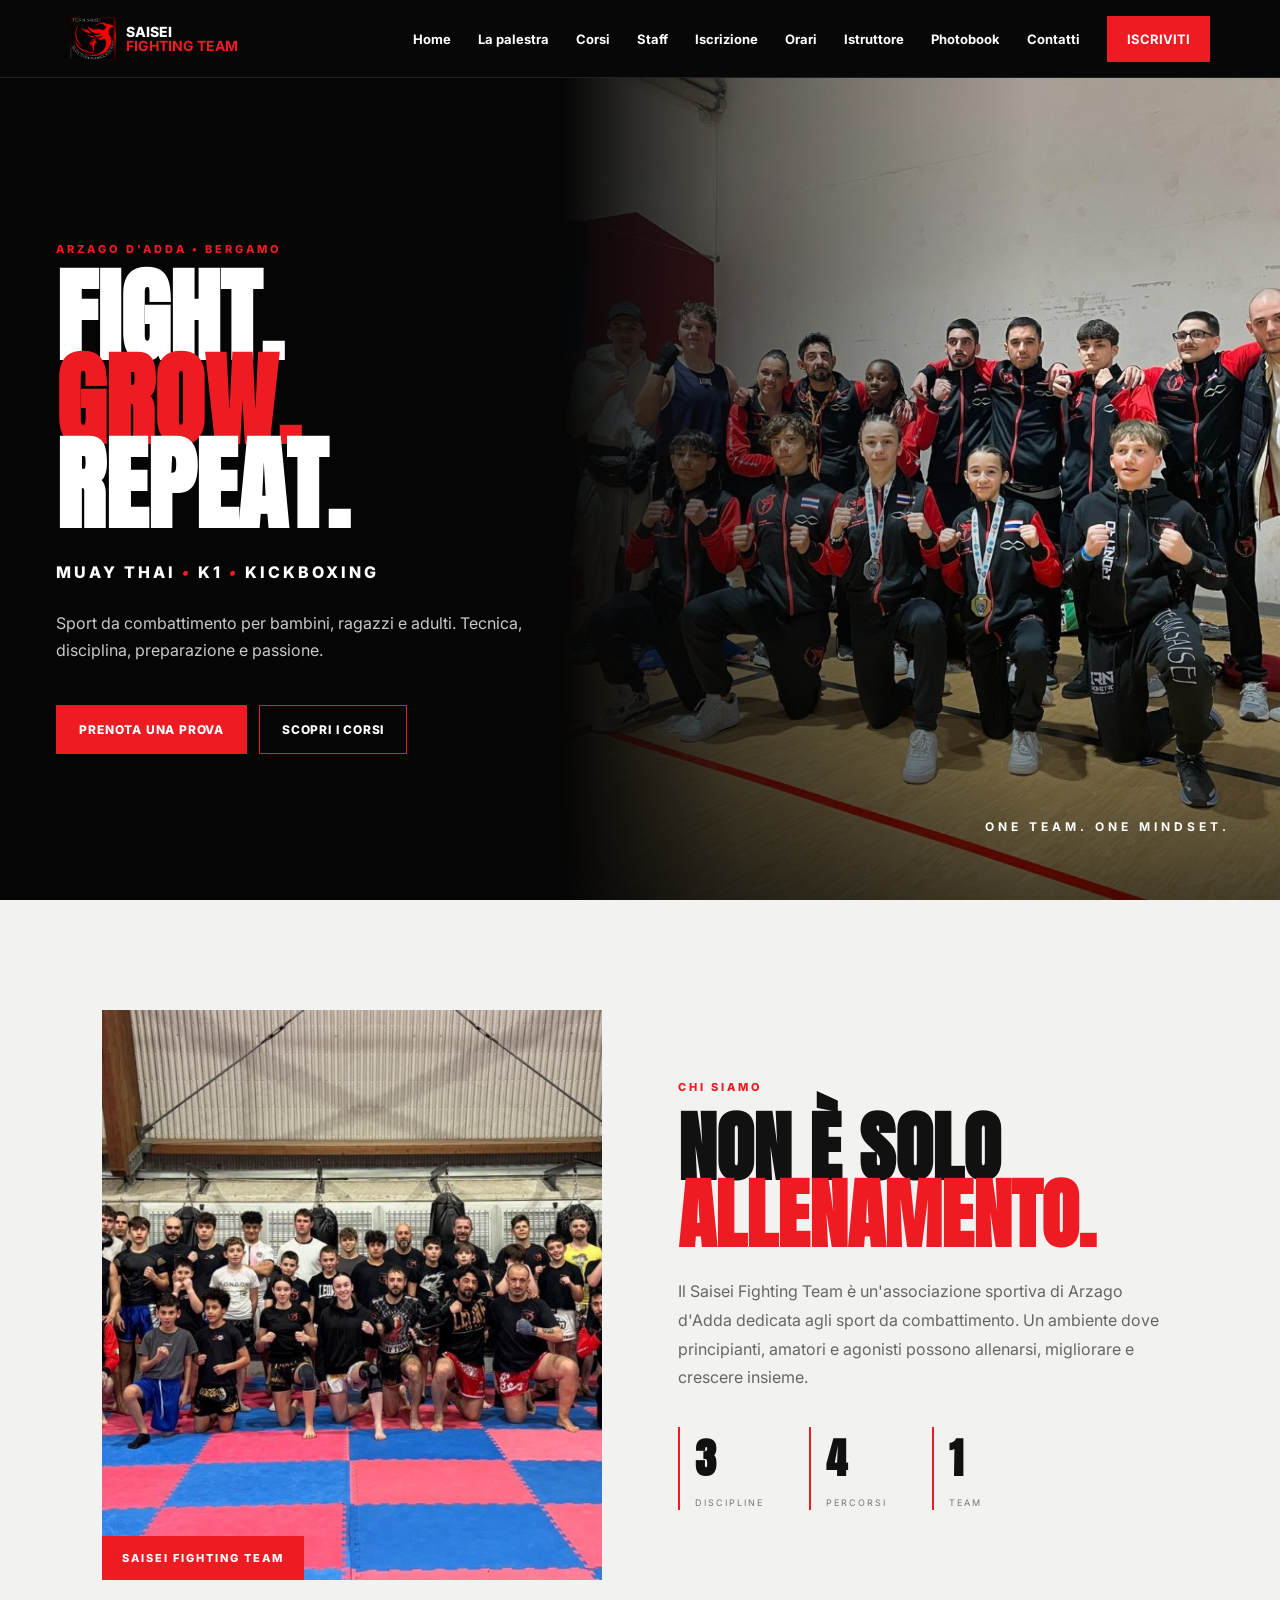
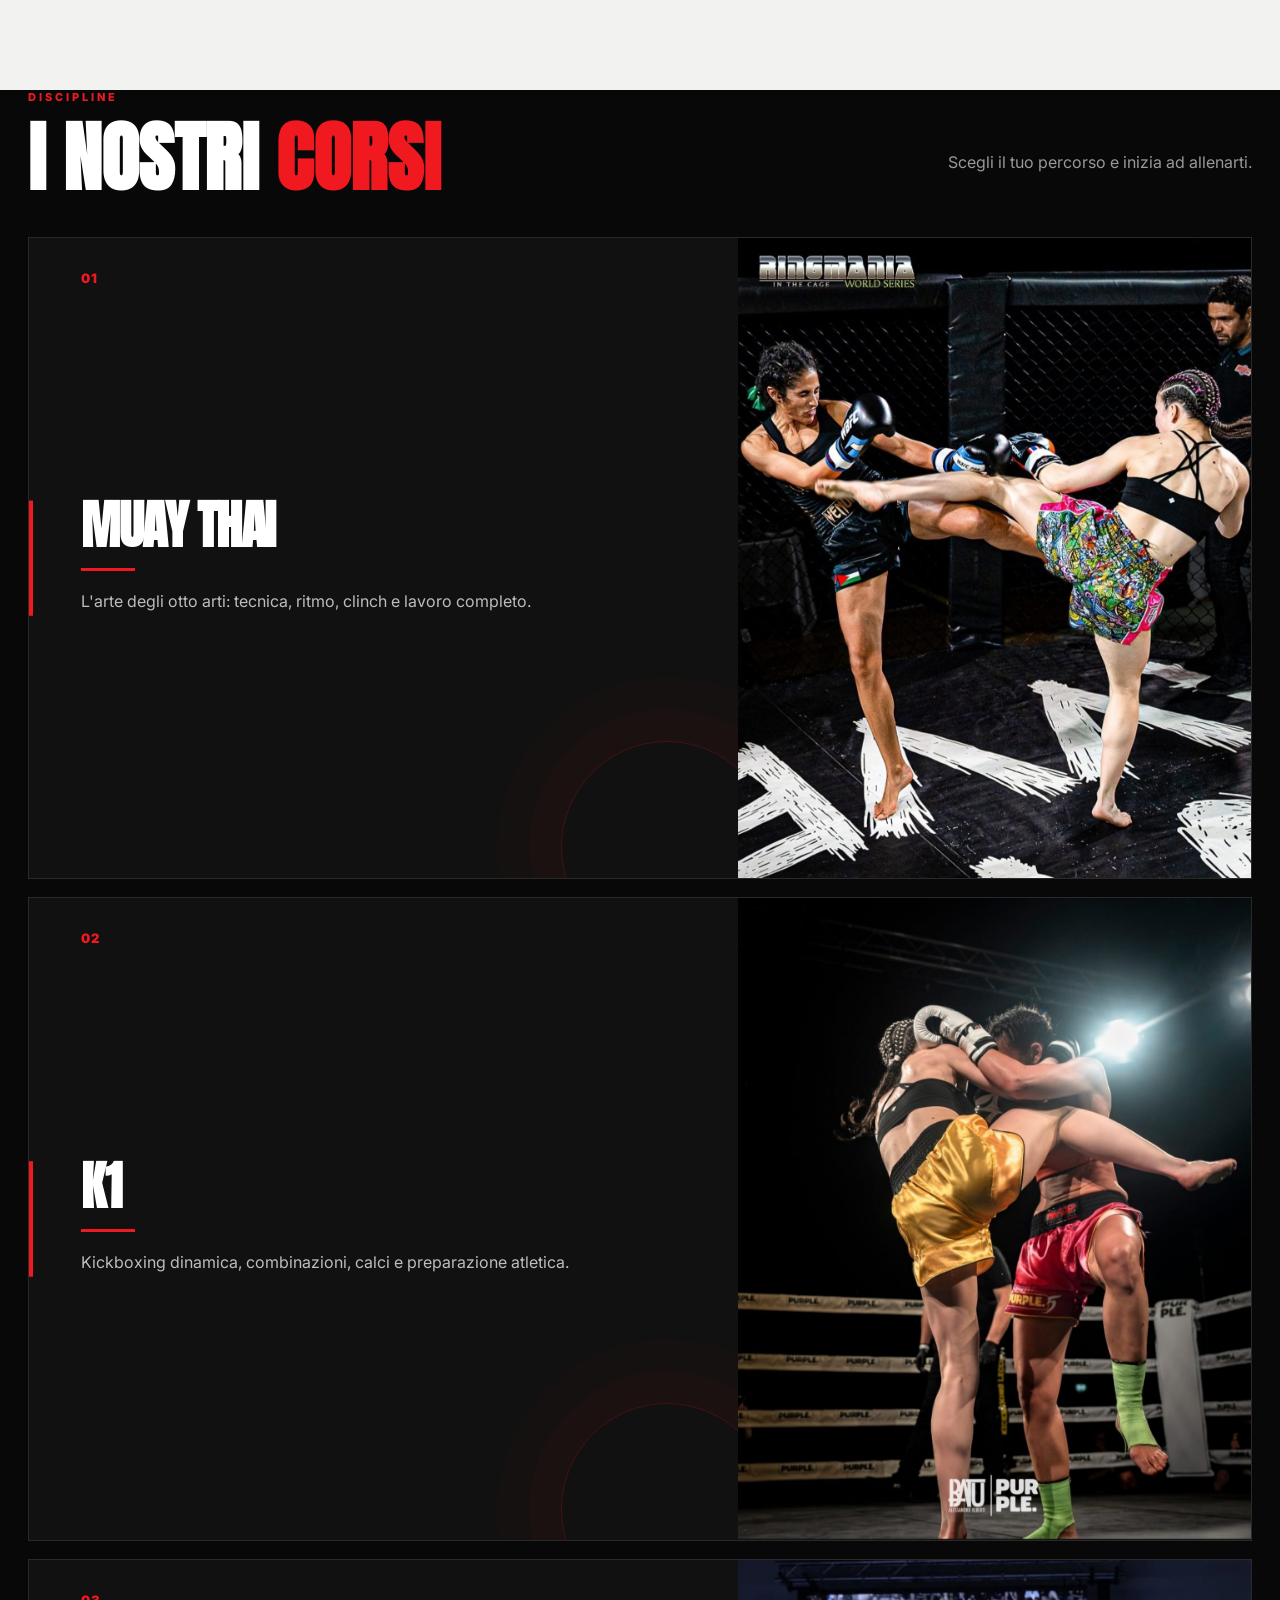
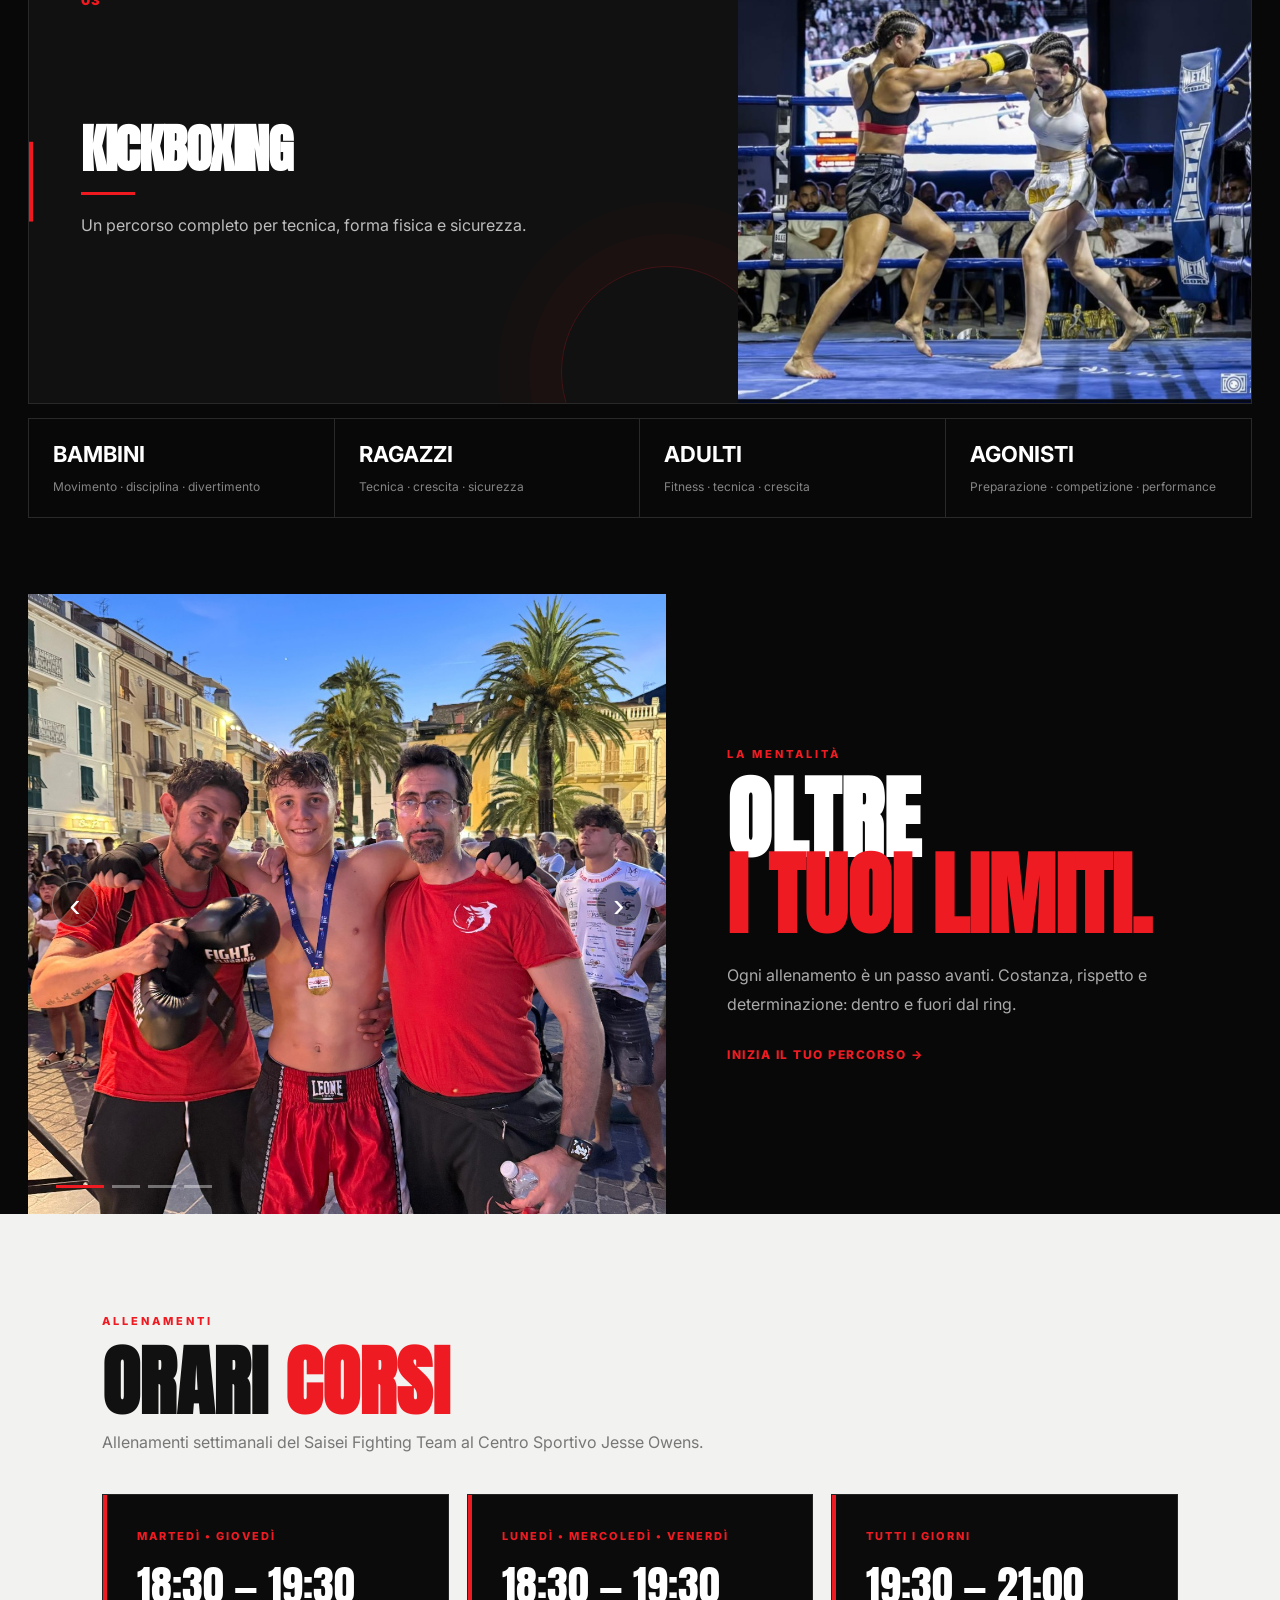
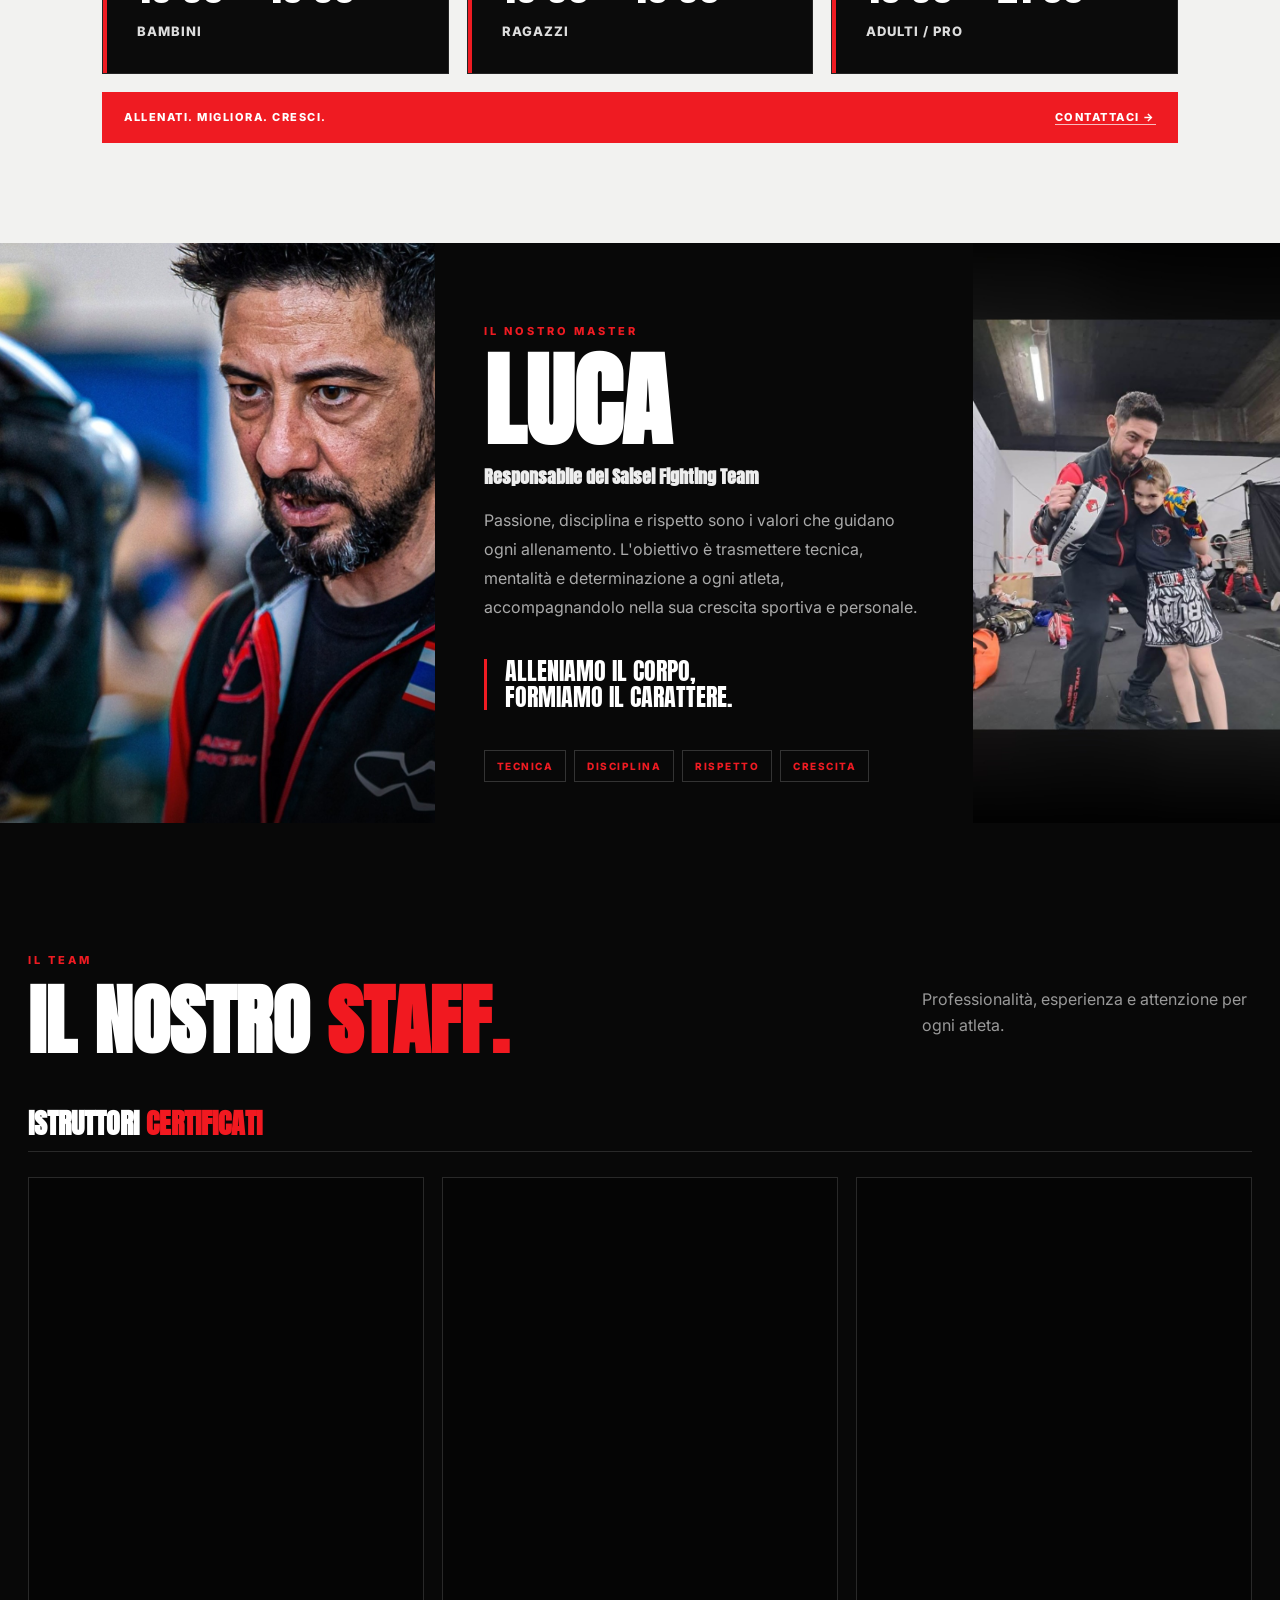
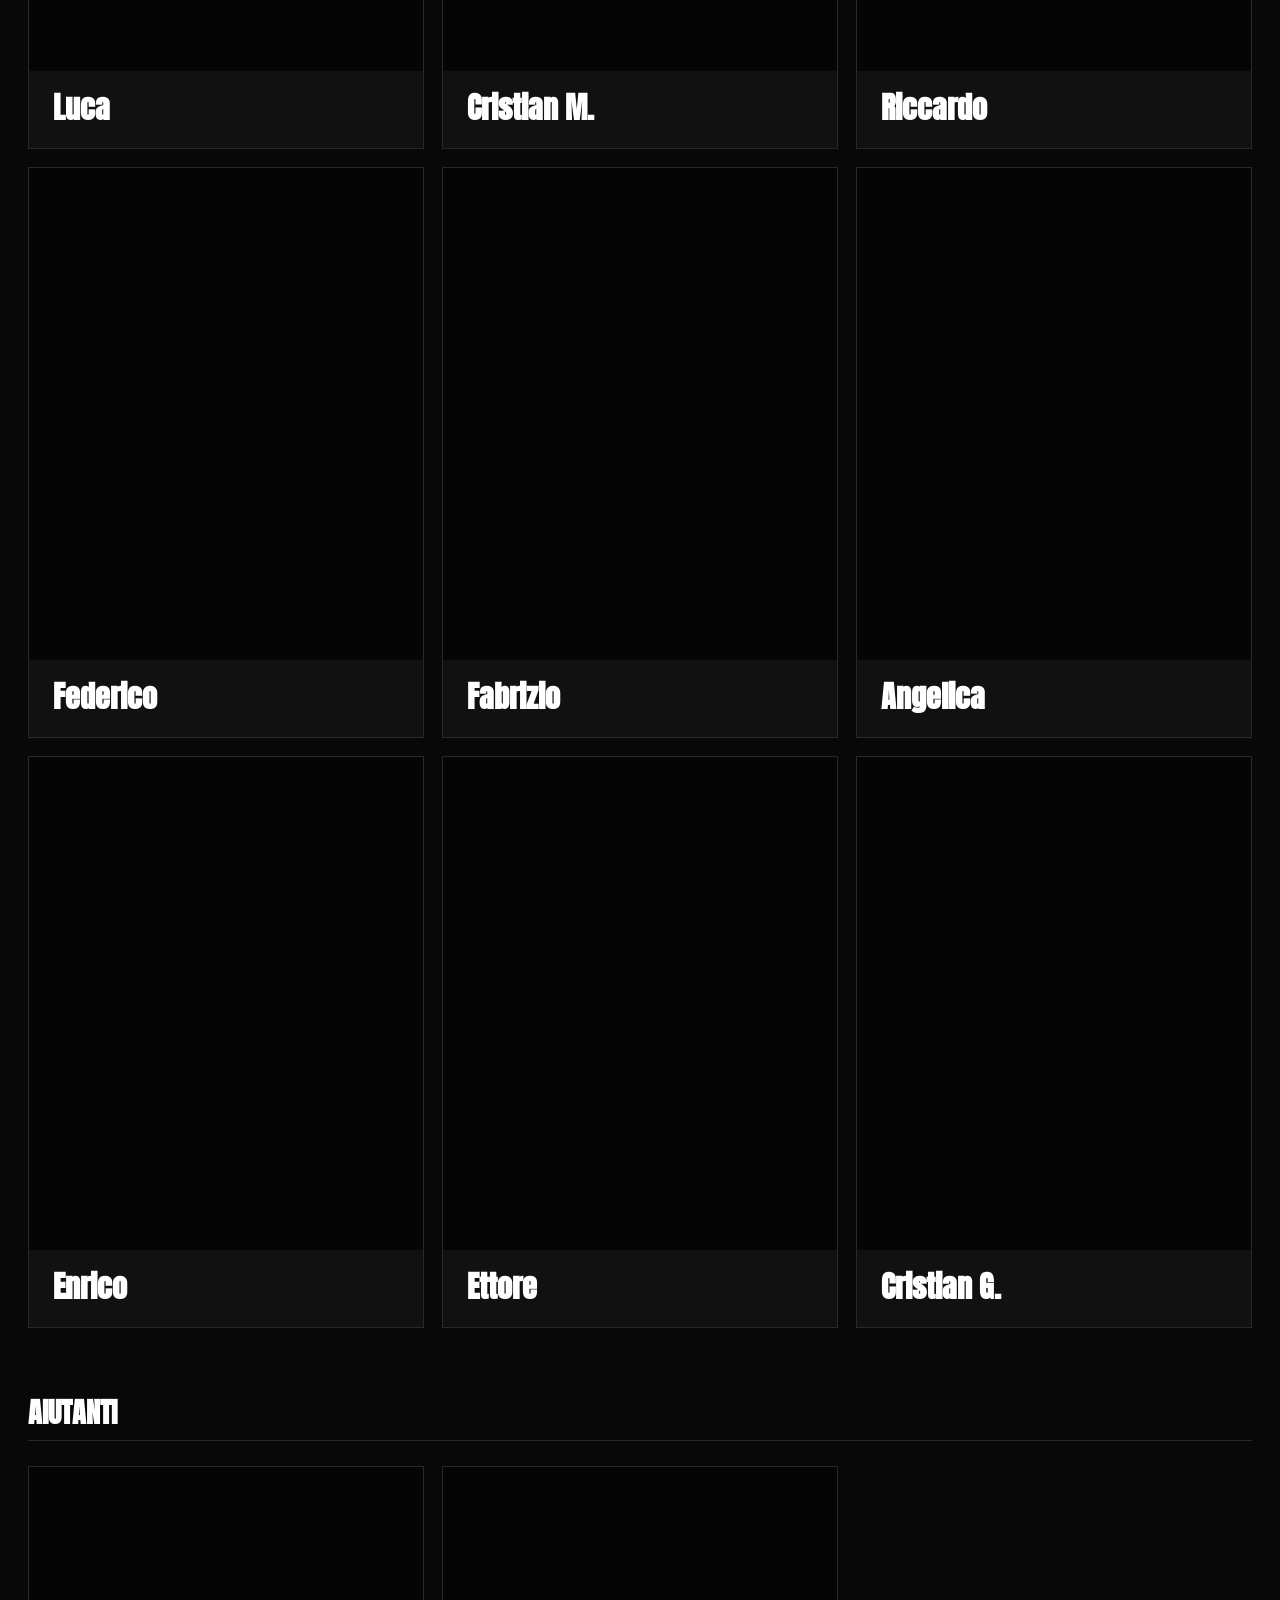
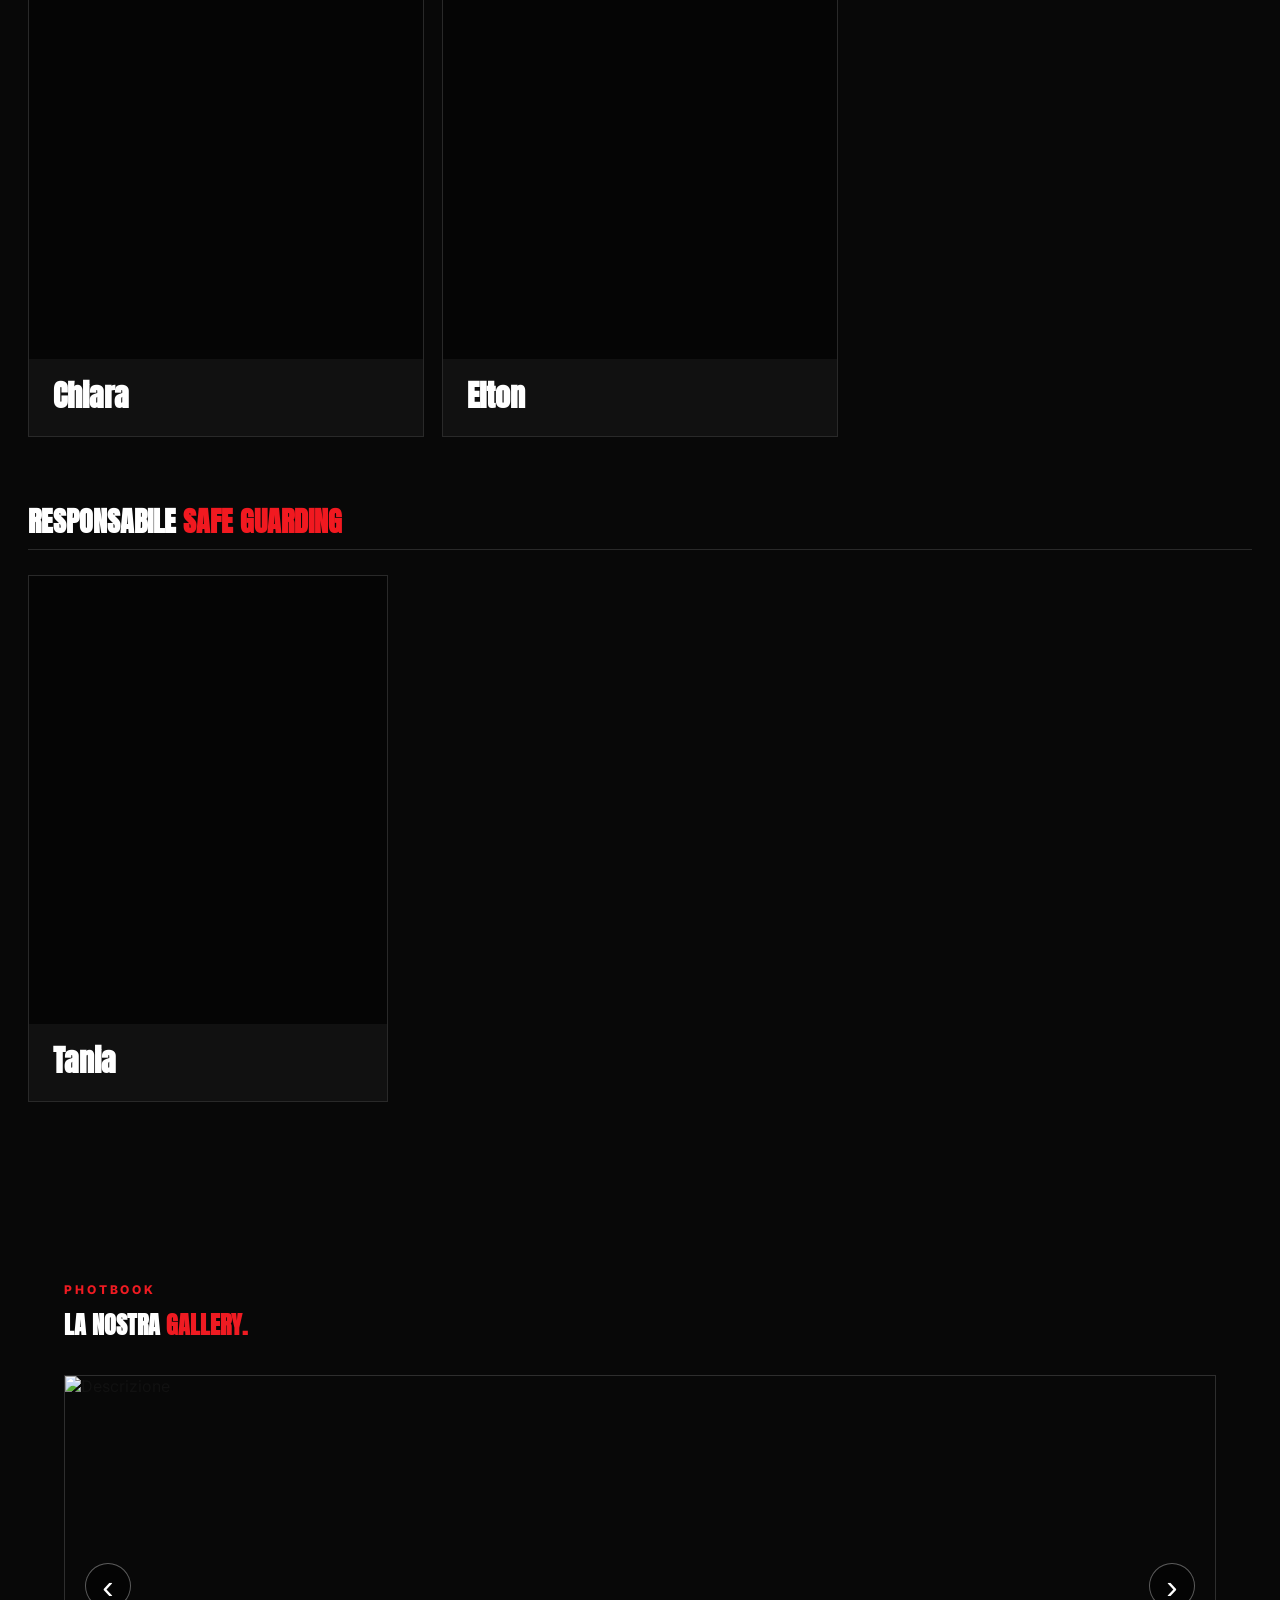
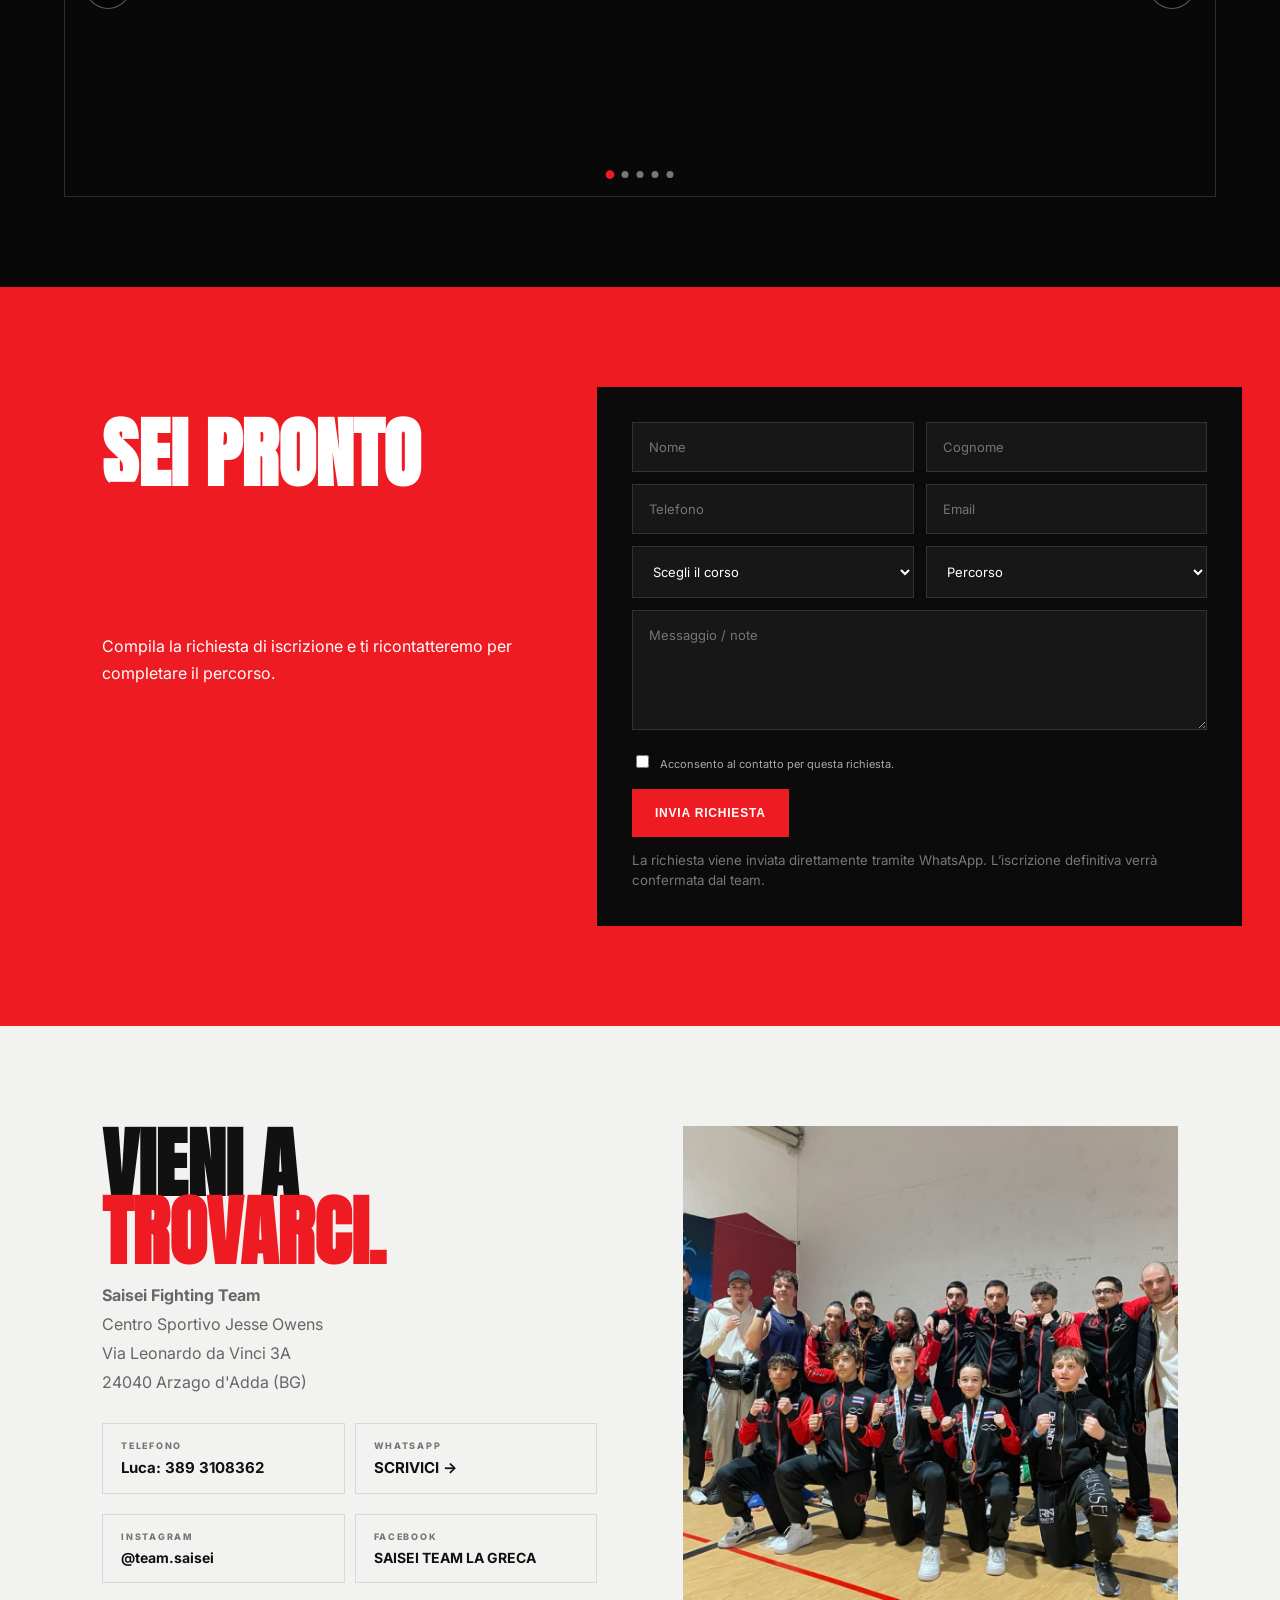
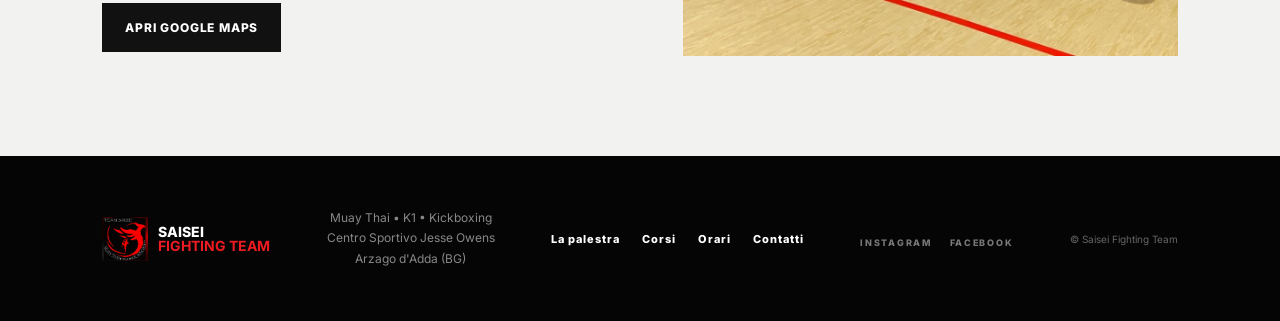
==== commit 9622a074: "Update index.html" ====
--- a/index.html
+++ b/index.html
@@ -167,12 +167,42 @@
 <article class="coach-card"><div class="coach-photo"></div><div class="coach-info"><h3>Enrico</h3></div></article>
 <article class="coach-card"><div class="coach-photo"></div><div class="coach-info"><h3>Ettore</h3></div></article>
 <article class="coach-card"><div class="coach-photo"></div><div class="coach-info"><h3>Cristian G.</h3></div></article></div></div>
-  <div class="staff-category"><div class="staff-category-title"><h3>AIUTANTI</h3></div>
-    <div class="coaches-grid"><article class="coach-card"><div class="coach-photo"></div><div class="coach-info"><h3>Chiara</h3></div></article>
-    <div class="coaches-grid"><article class="coach-card"><div class="coach-photo"></div><div class="coach-info"><h3>Elton</h3></div></article></div></div>
-  <div class="staff-category staff-safeguarding"><div class="staff-category-title"><h3>RESPONSABILE <em>SAFE GUARDING</em></h3></div>
-    <div class="coaches-grid staff-single"><article class="coach-card"><div class="coach-photo"></div><div class="coach-info"><h3>Tania</h3></div></article></div></div>
-</section>
+ <div class="staff-category">
+  <div class="staff-category-title">
+    <h3>AIUTANTI</h3>
+  </div>
+
+  <div class="coaches-grid">
+    <article class="coach-card">
+      <div class="coach-photo"></div>
+      <div class="coach-info">
+        <h3>Chiara</h3>
+      </div>
+    </article>
+
+    <article class="coach-card">
+      <div class="coach-photo"></div>
+      <div class="coach-info">
+        <h3>Elton</h3>
+      </div>
+    </article>
+  </div>
+</div>
+  <div class="staff-category staff-safeguarding">
+  <div class="staff-category-title">
+    <h3>RESPONSABILE <em>SAFE GUARDING</em></h3>
+  </div>
+
+  <div class="coaches-grid staff-single">
+    <article class="coach-card">
+      <div class="coach-photo"></div>
+      <div class="coach-info">
+        <h3>Tania</h3>
+      </div>
+    </article>
+  </div>
+</div>
+ </section>
 
 
 <section id="photobook" class="photobook-section">
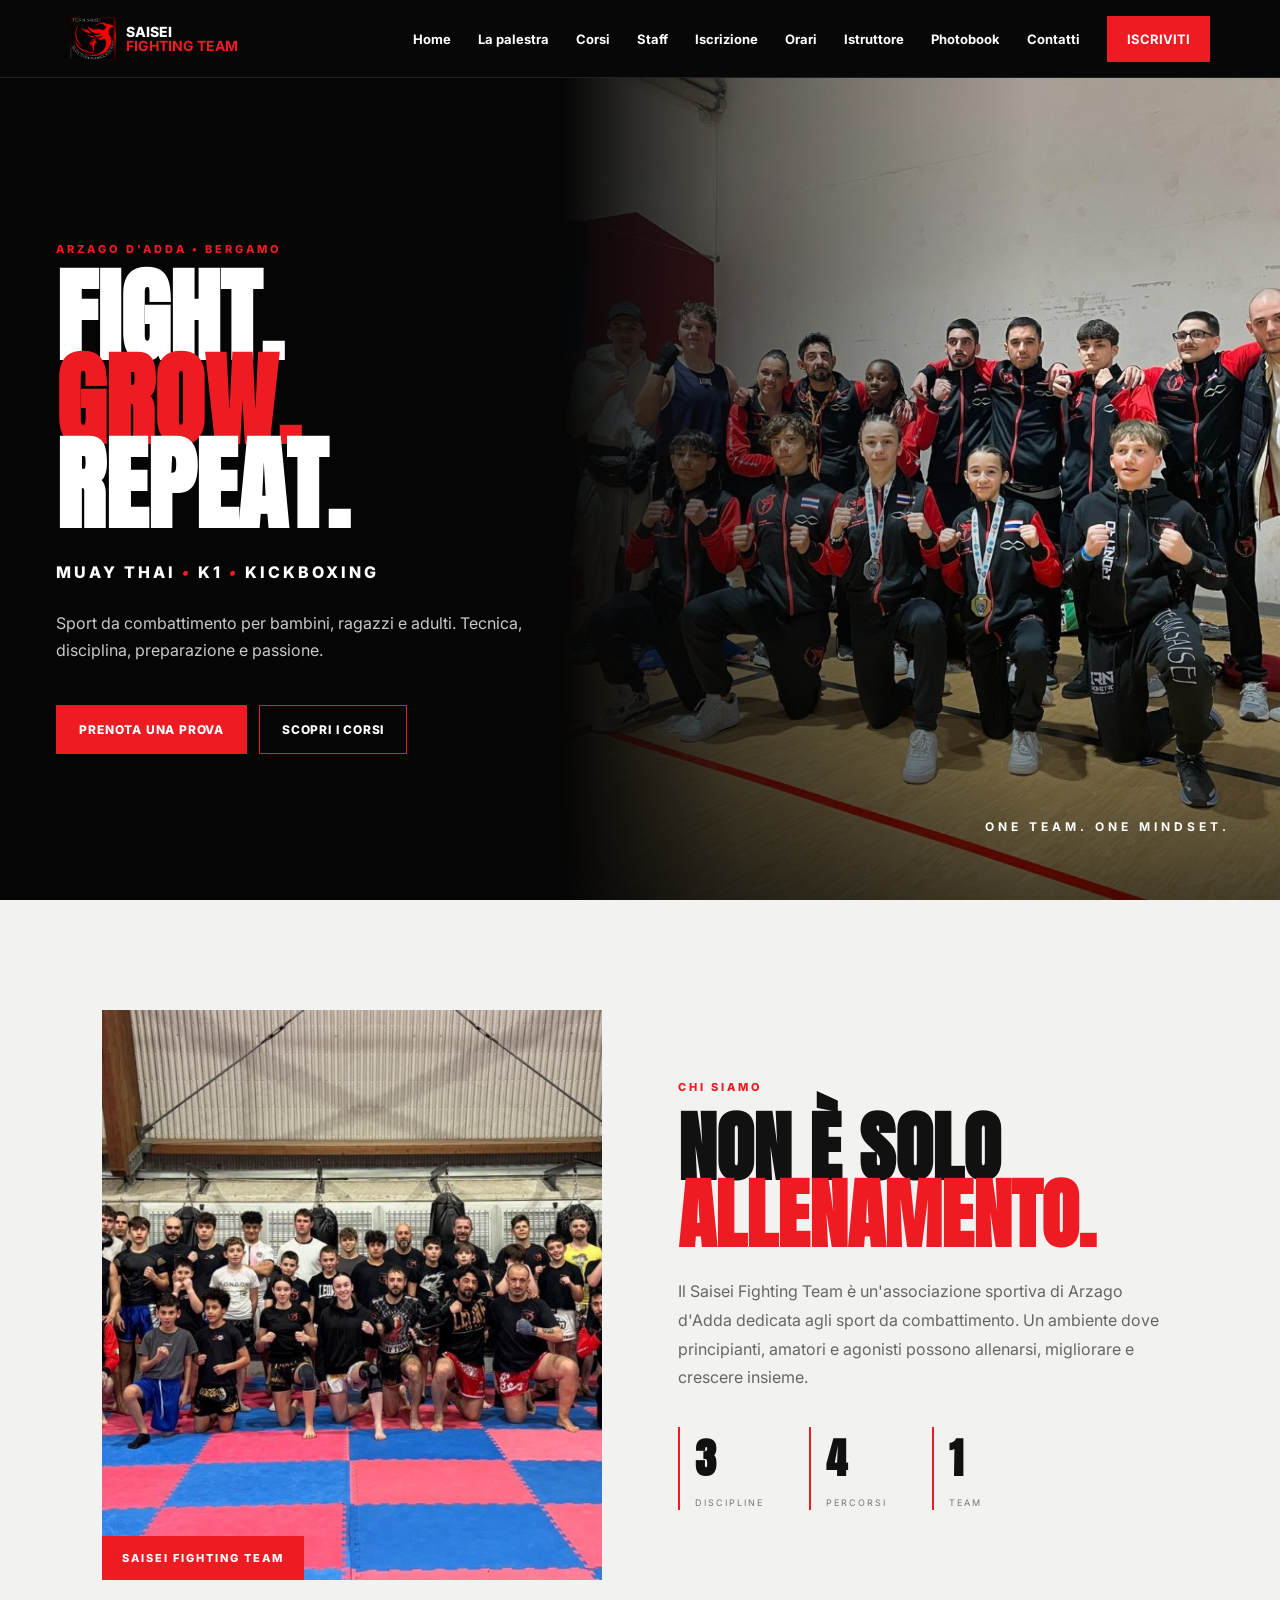
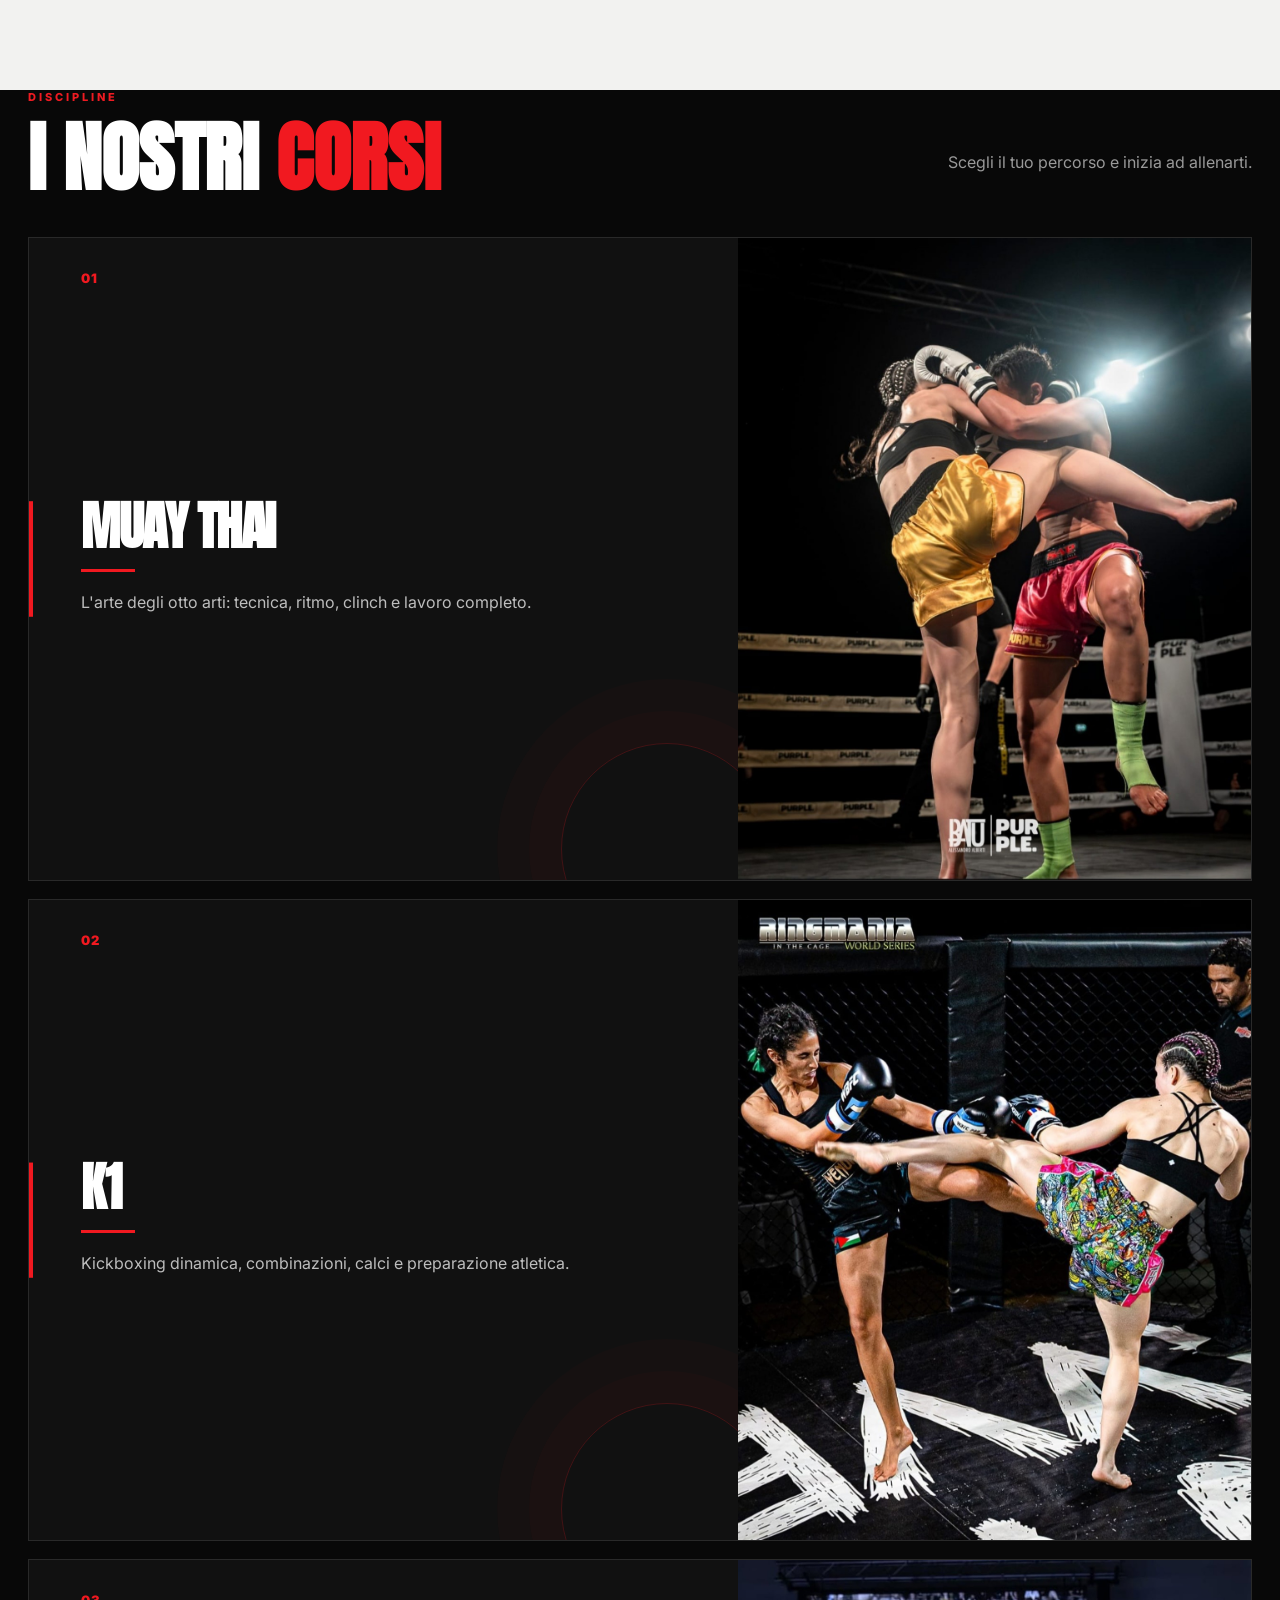
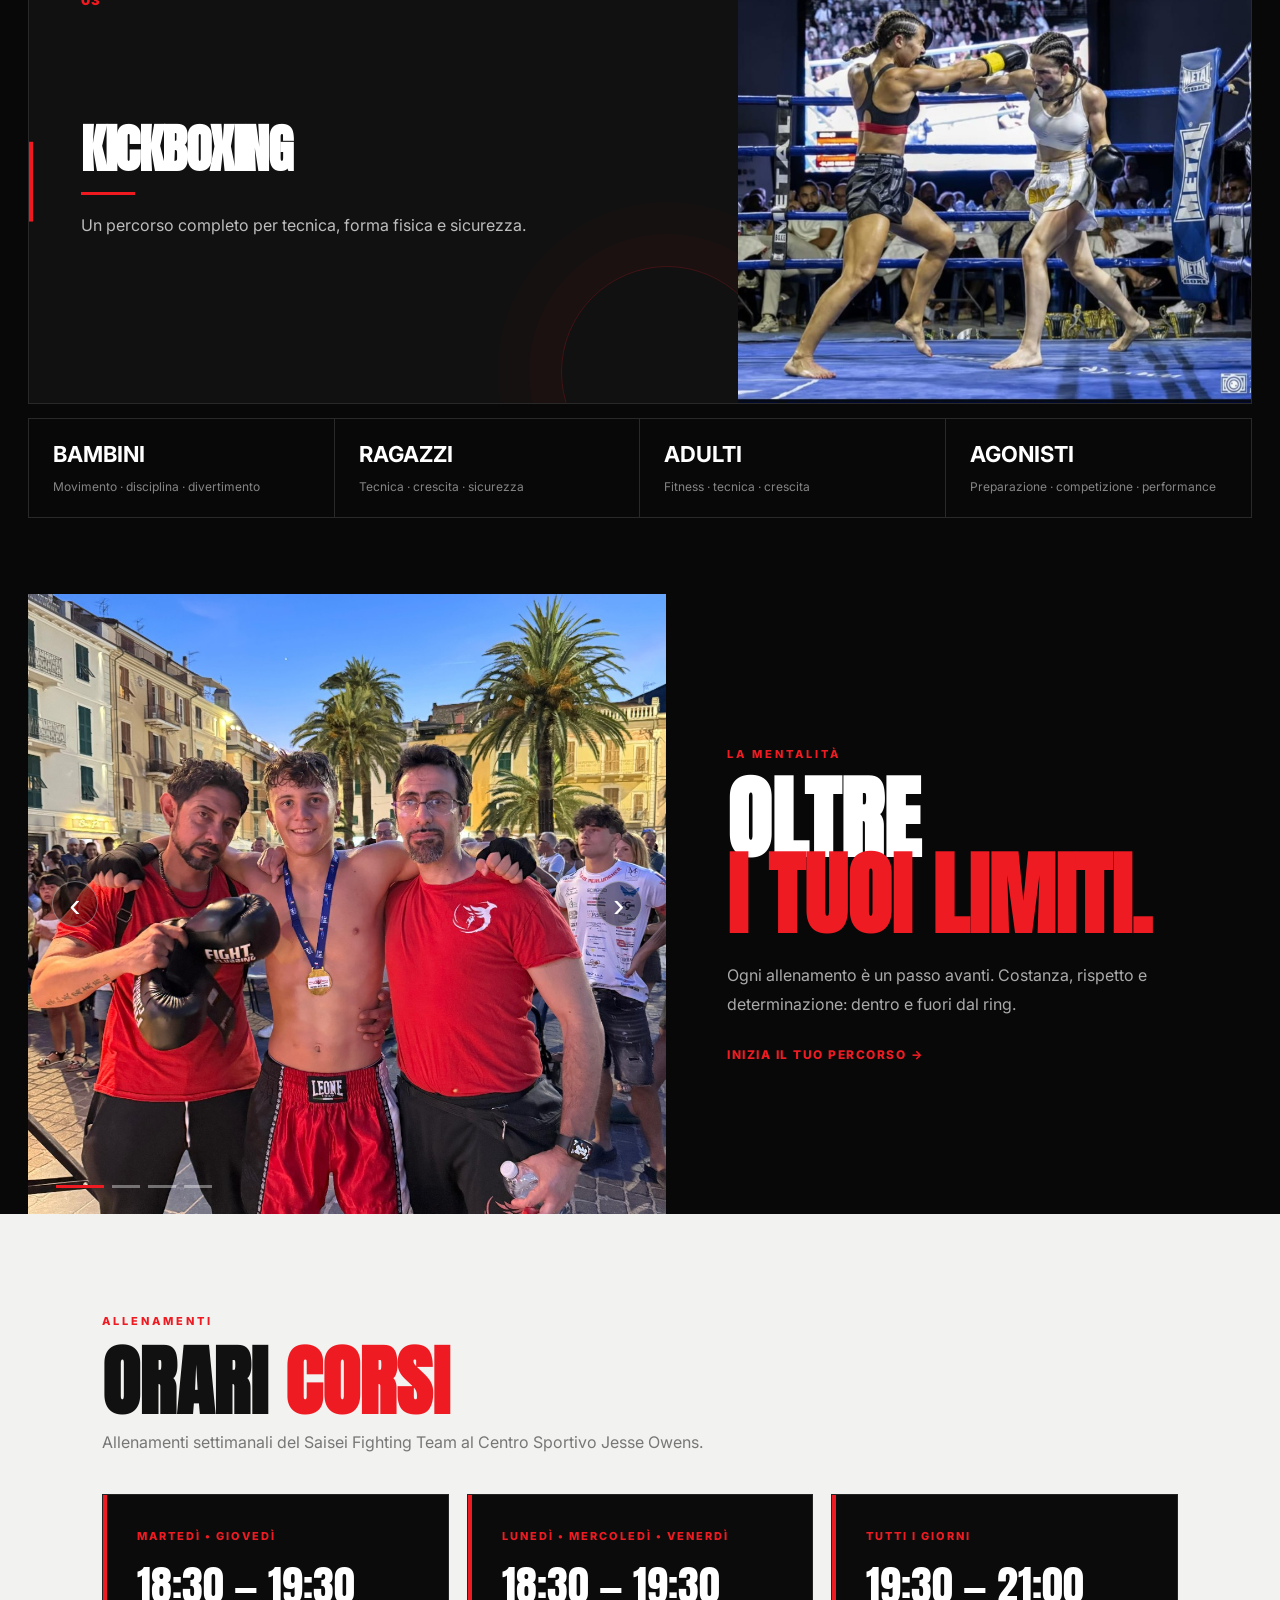
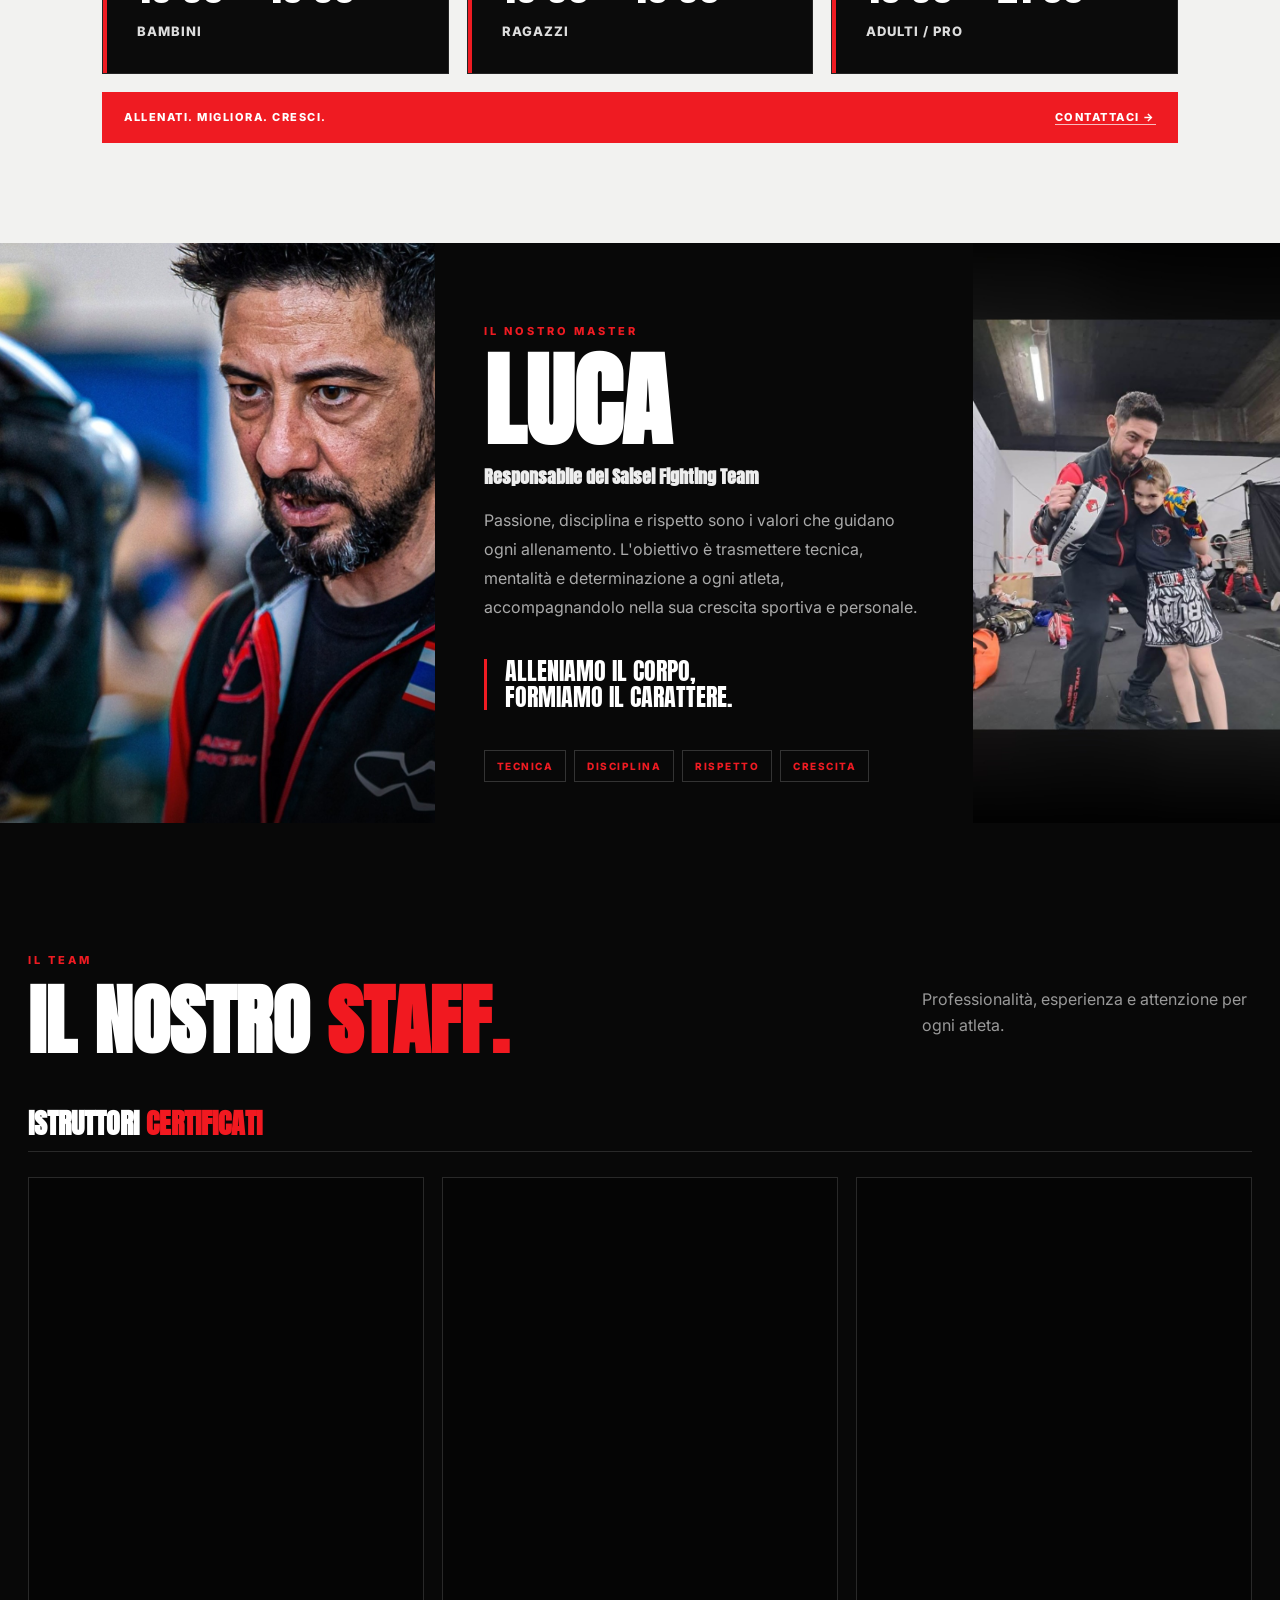
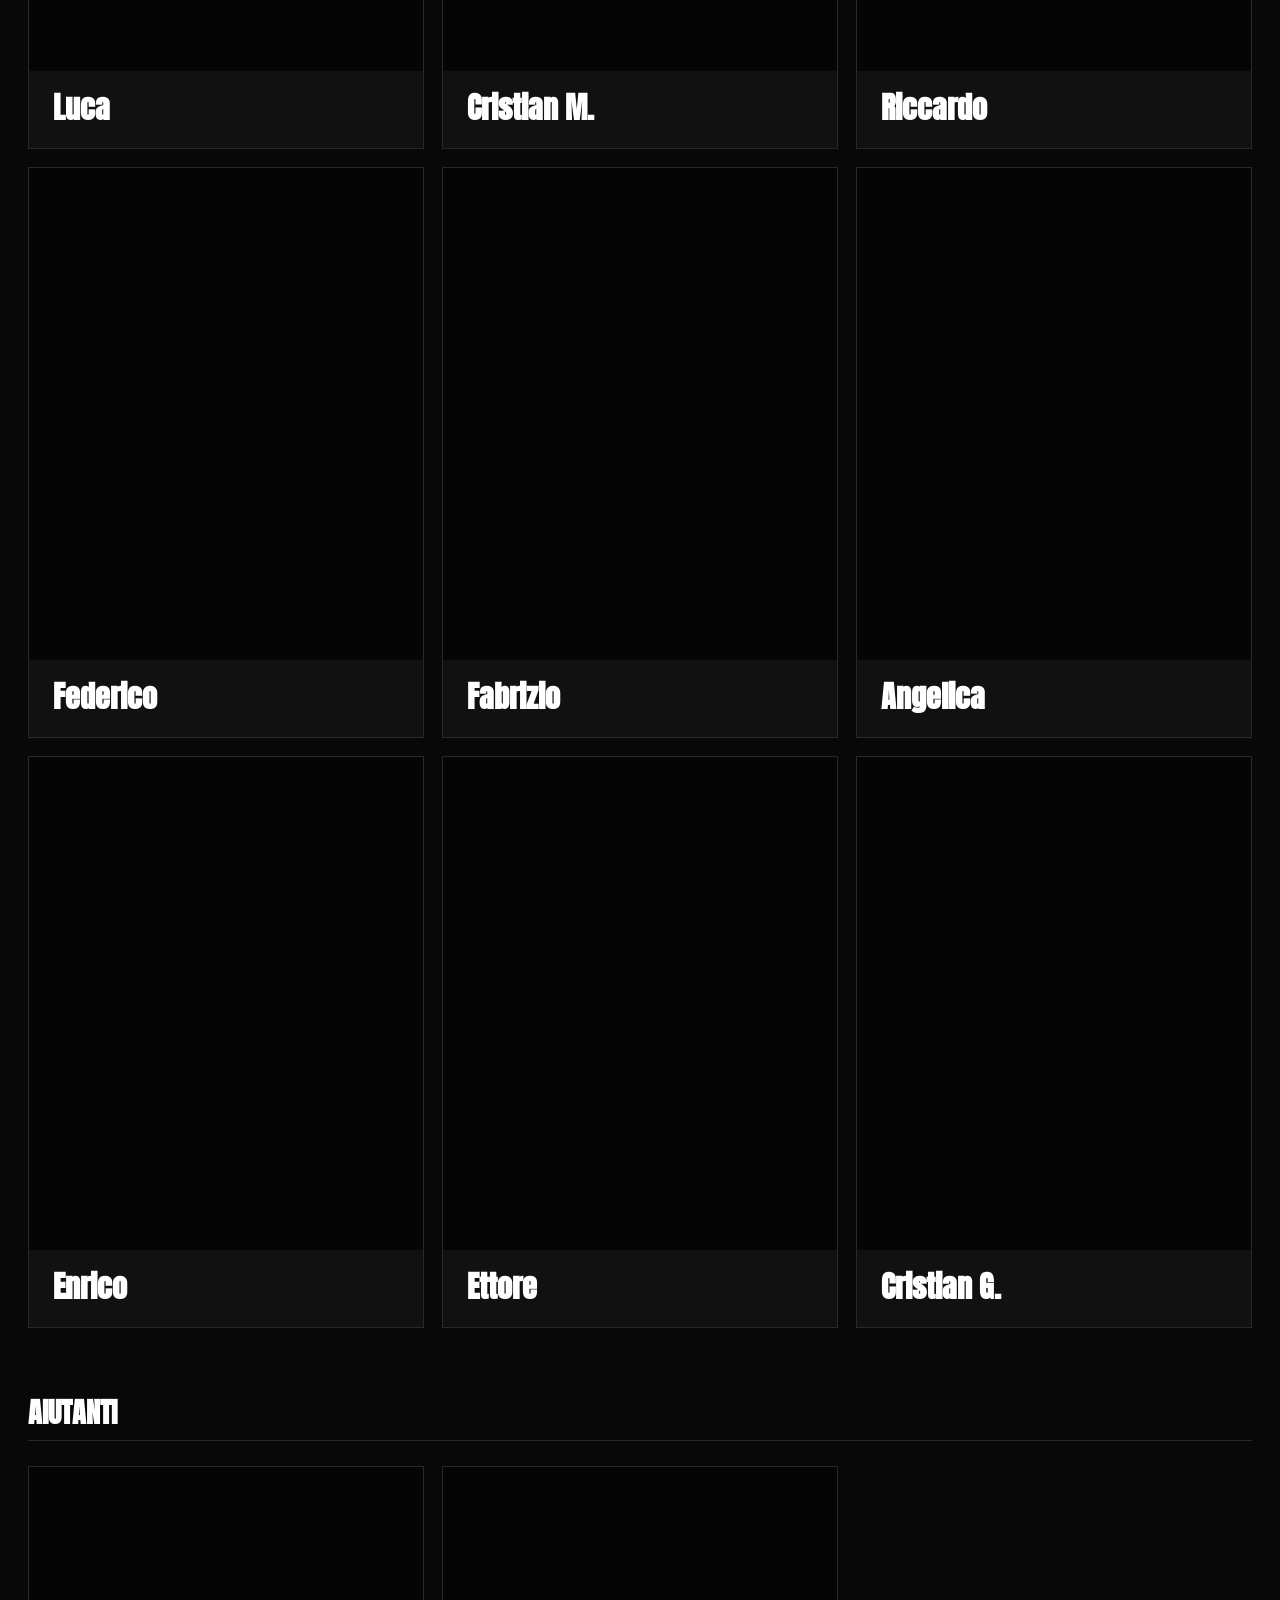
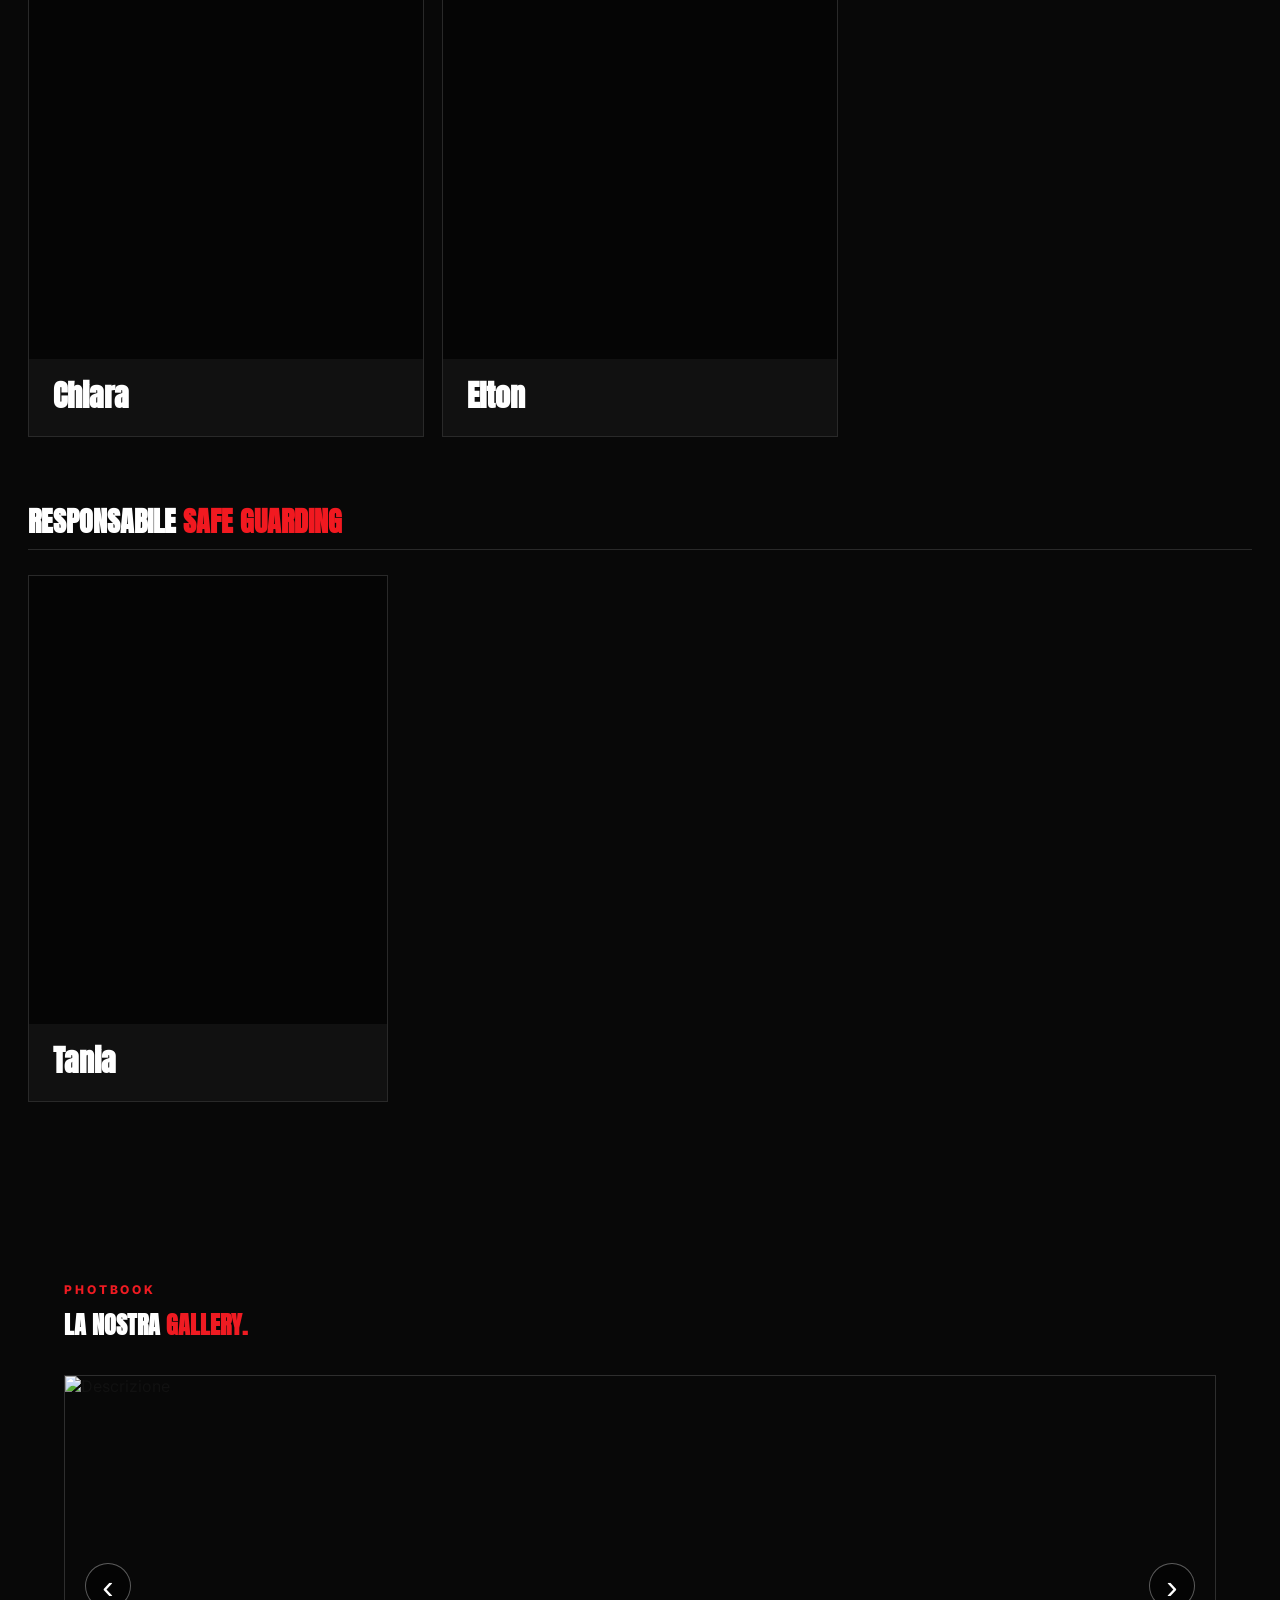
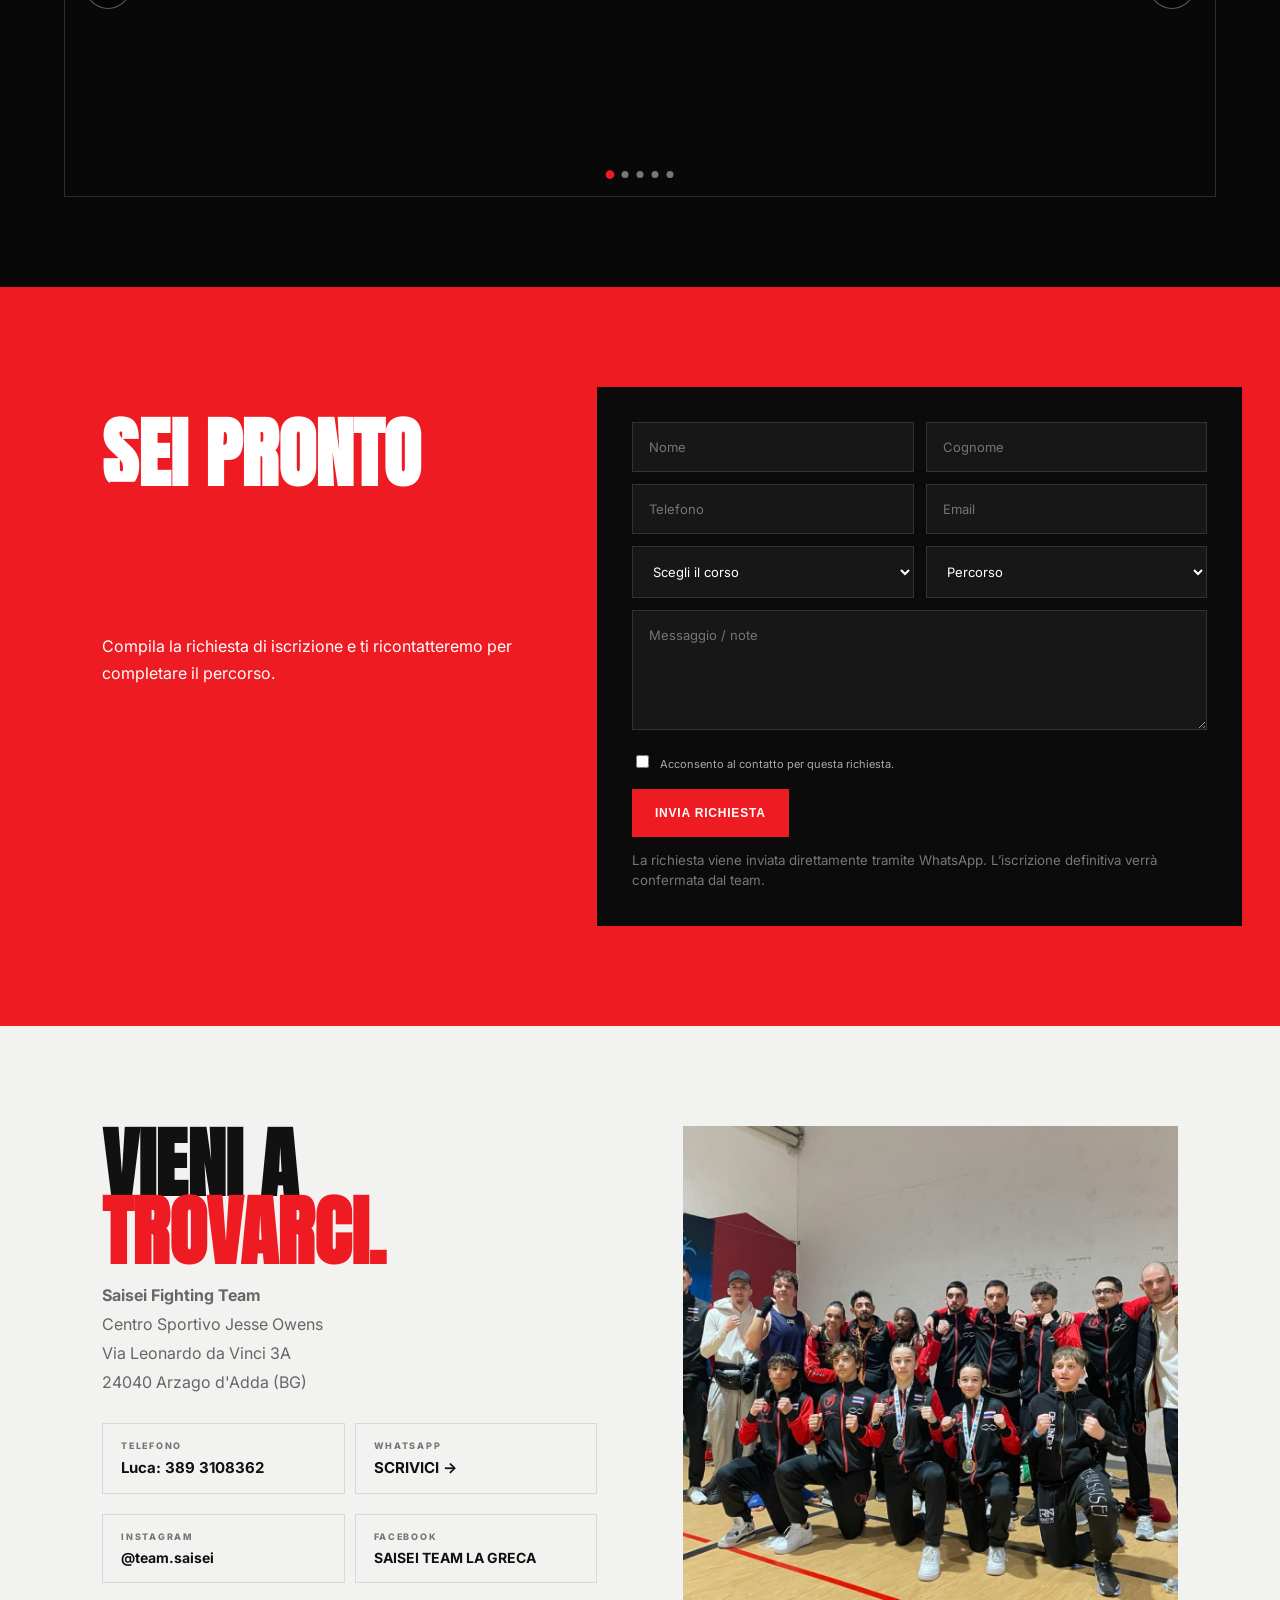
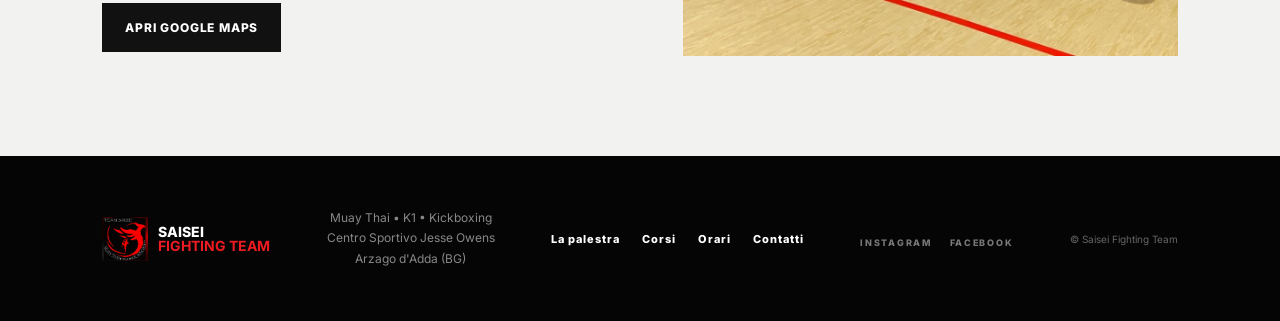
==== commit 8de09609: "Update index.html" ====
--- a/index.html
+++ b/index.html
@@ -54,7 +54,7 @@
           <p>L'arte degli otto arti: tecnica, ritmo, clinch e lavoro completo.</p>
         </div>
       </div>
-      <div class="course-photo"><img src="muay-thai.jpg" alt="Muay Thai"></div>
+      <div class="course-photo"><img src="fight-4.jpg" alt="Muay Thai"></div>
     </article>
 
     <article class="course-row">
@@ -65,7 +65,7 @@
           <p>Kickboxing dinamica, combinazioni, calci e preparazione atletica.</p>
         </div>
       </div>
-      <div class="course-photo"><img src="fight-4.jpg" alt="K1"></div>
+      <div class="course-photo"><img src="muay-thai.jpg" alt="K1"></div>
     </article>
 
     <article class="course-row">
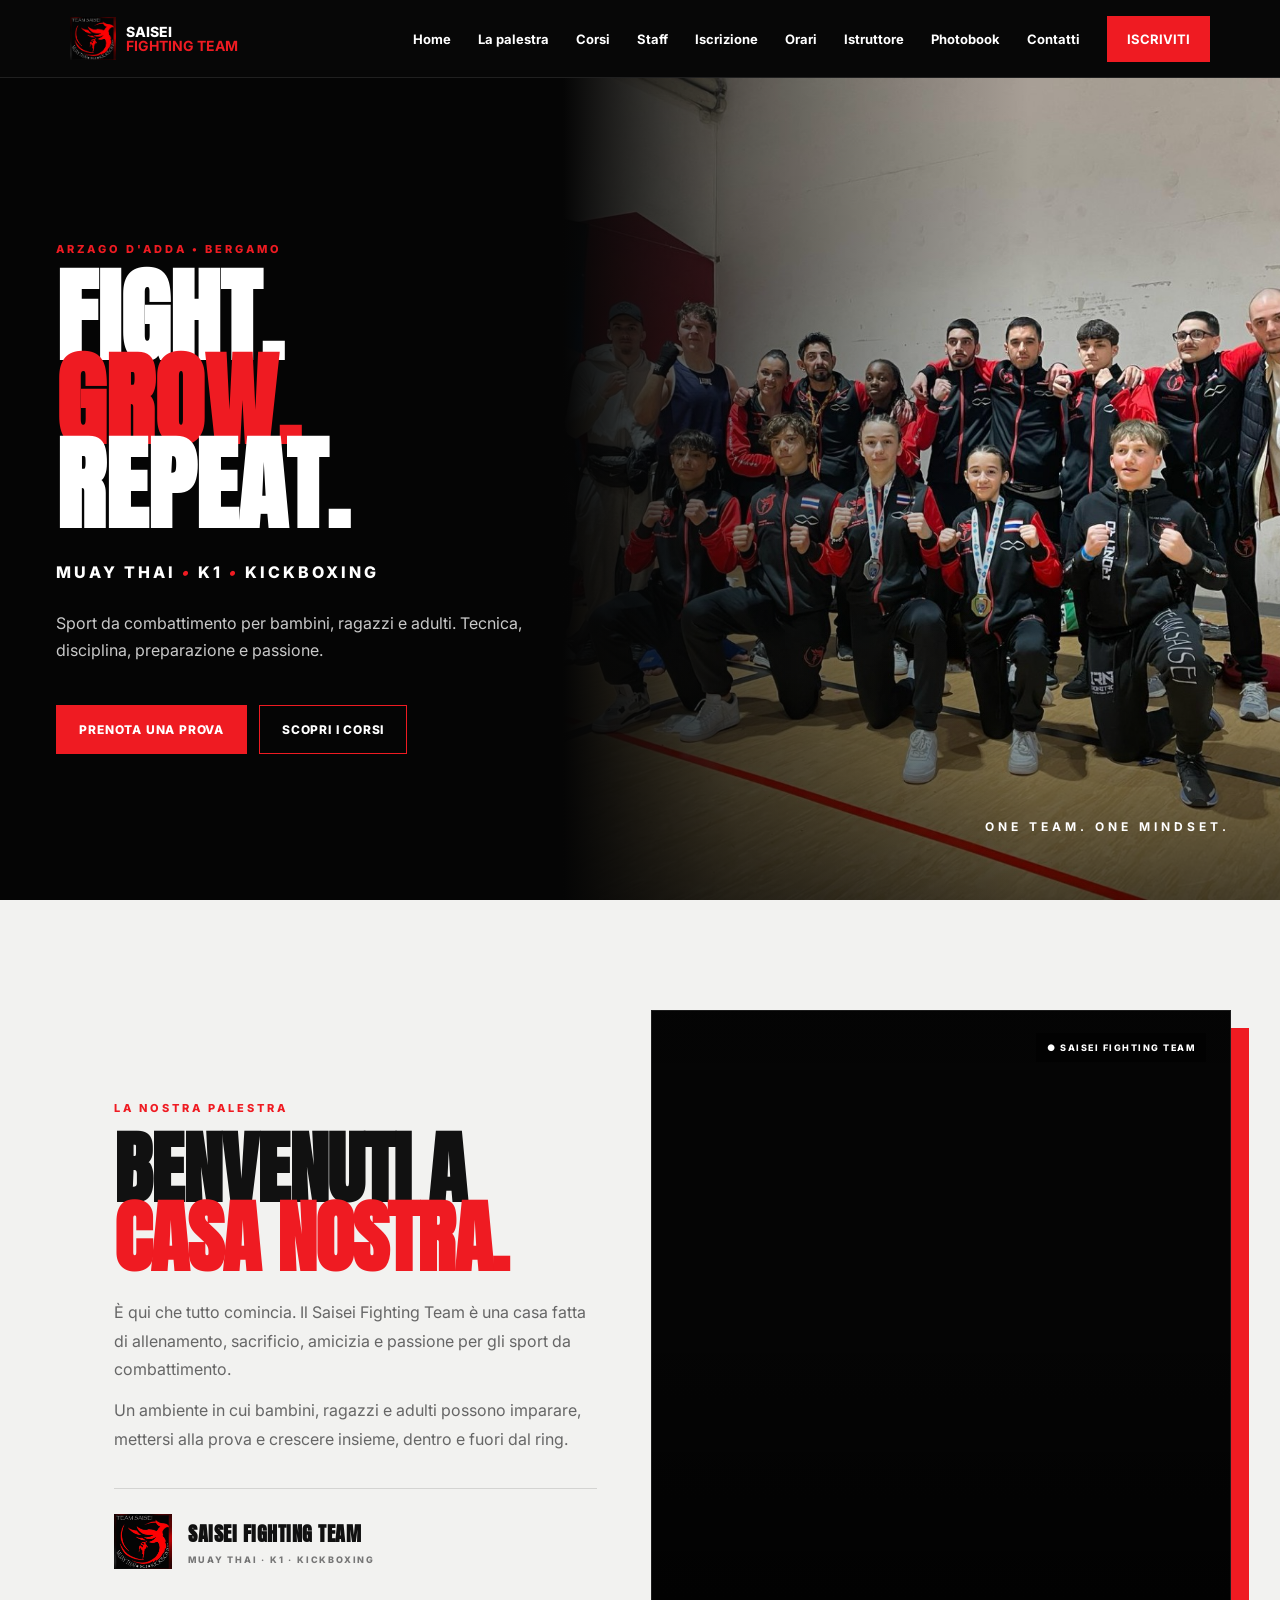
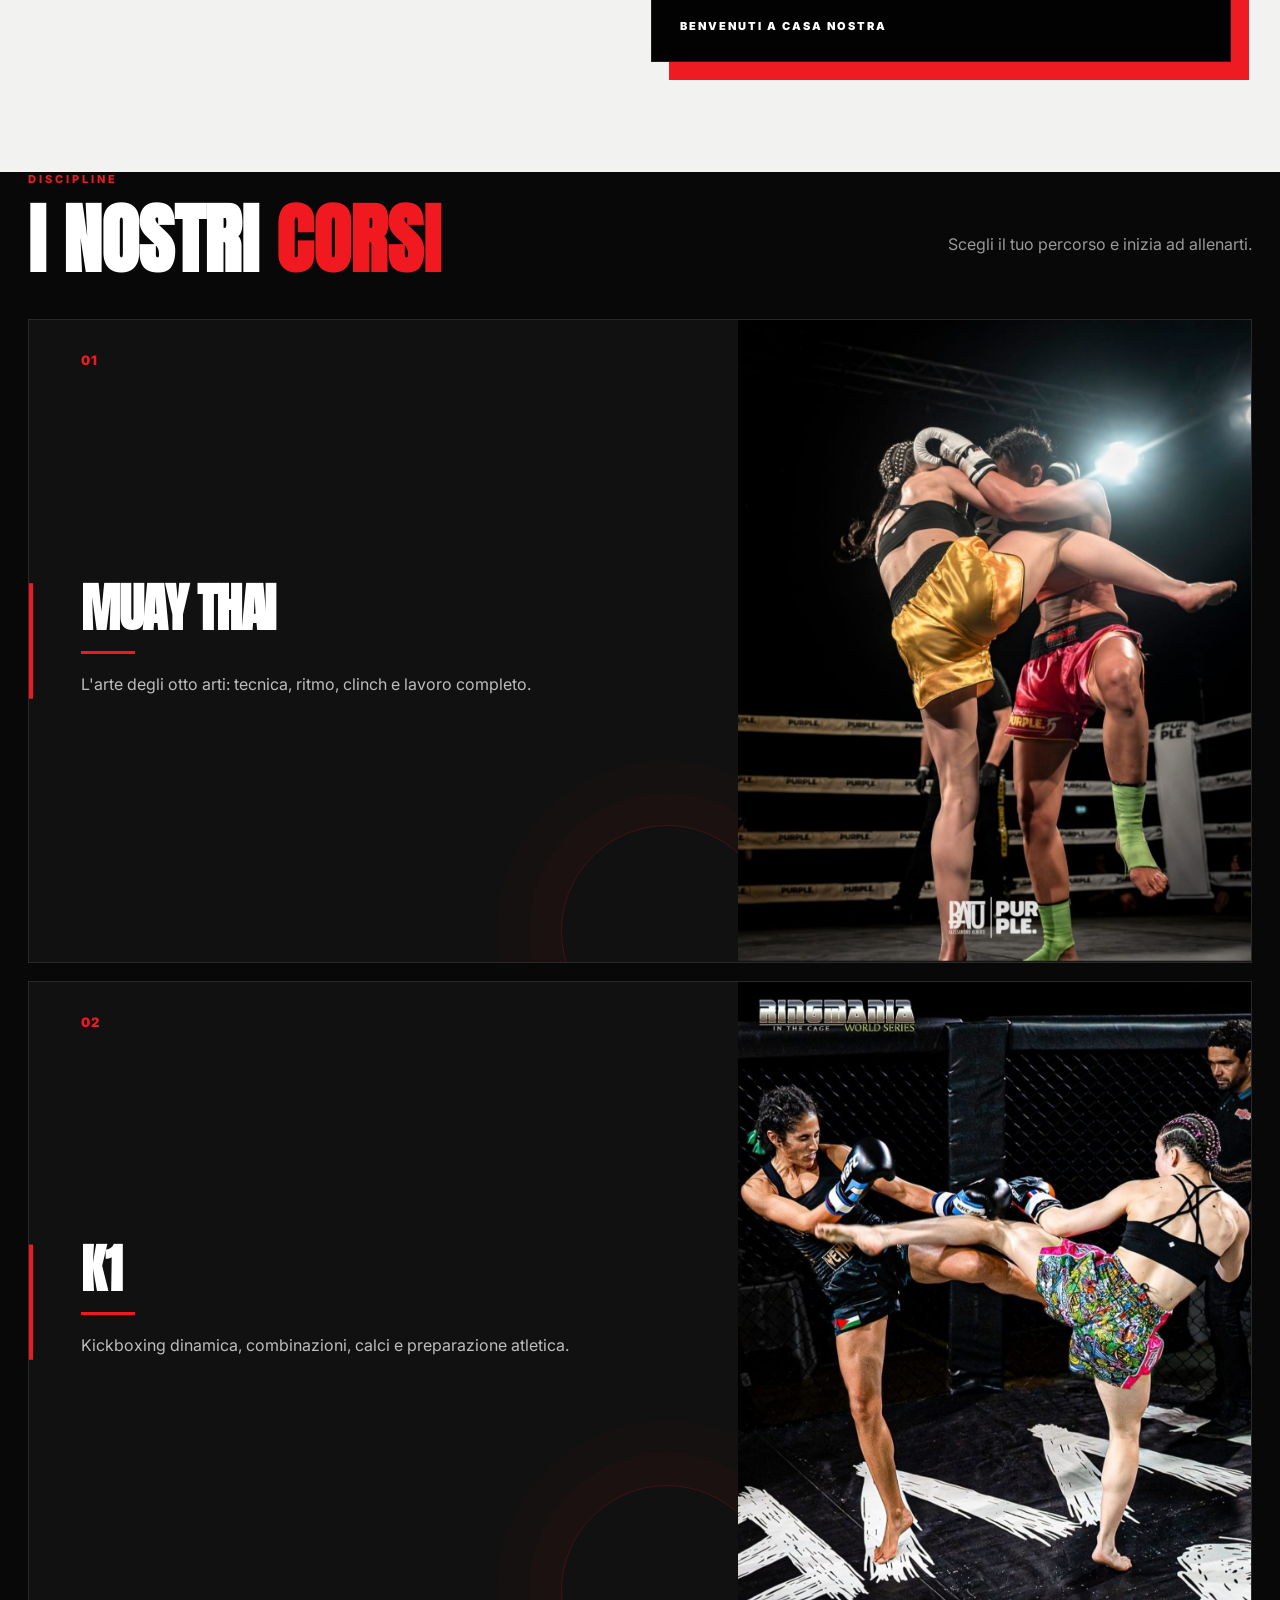
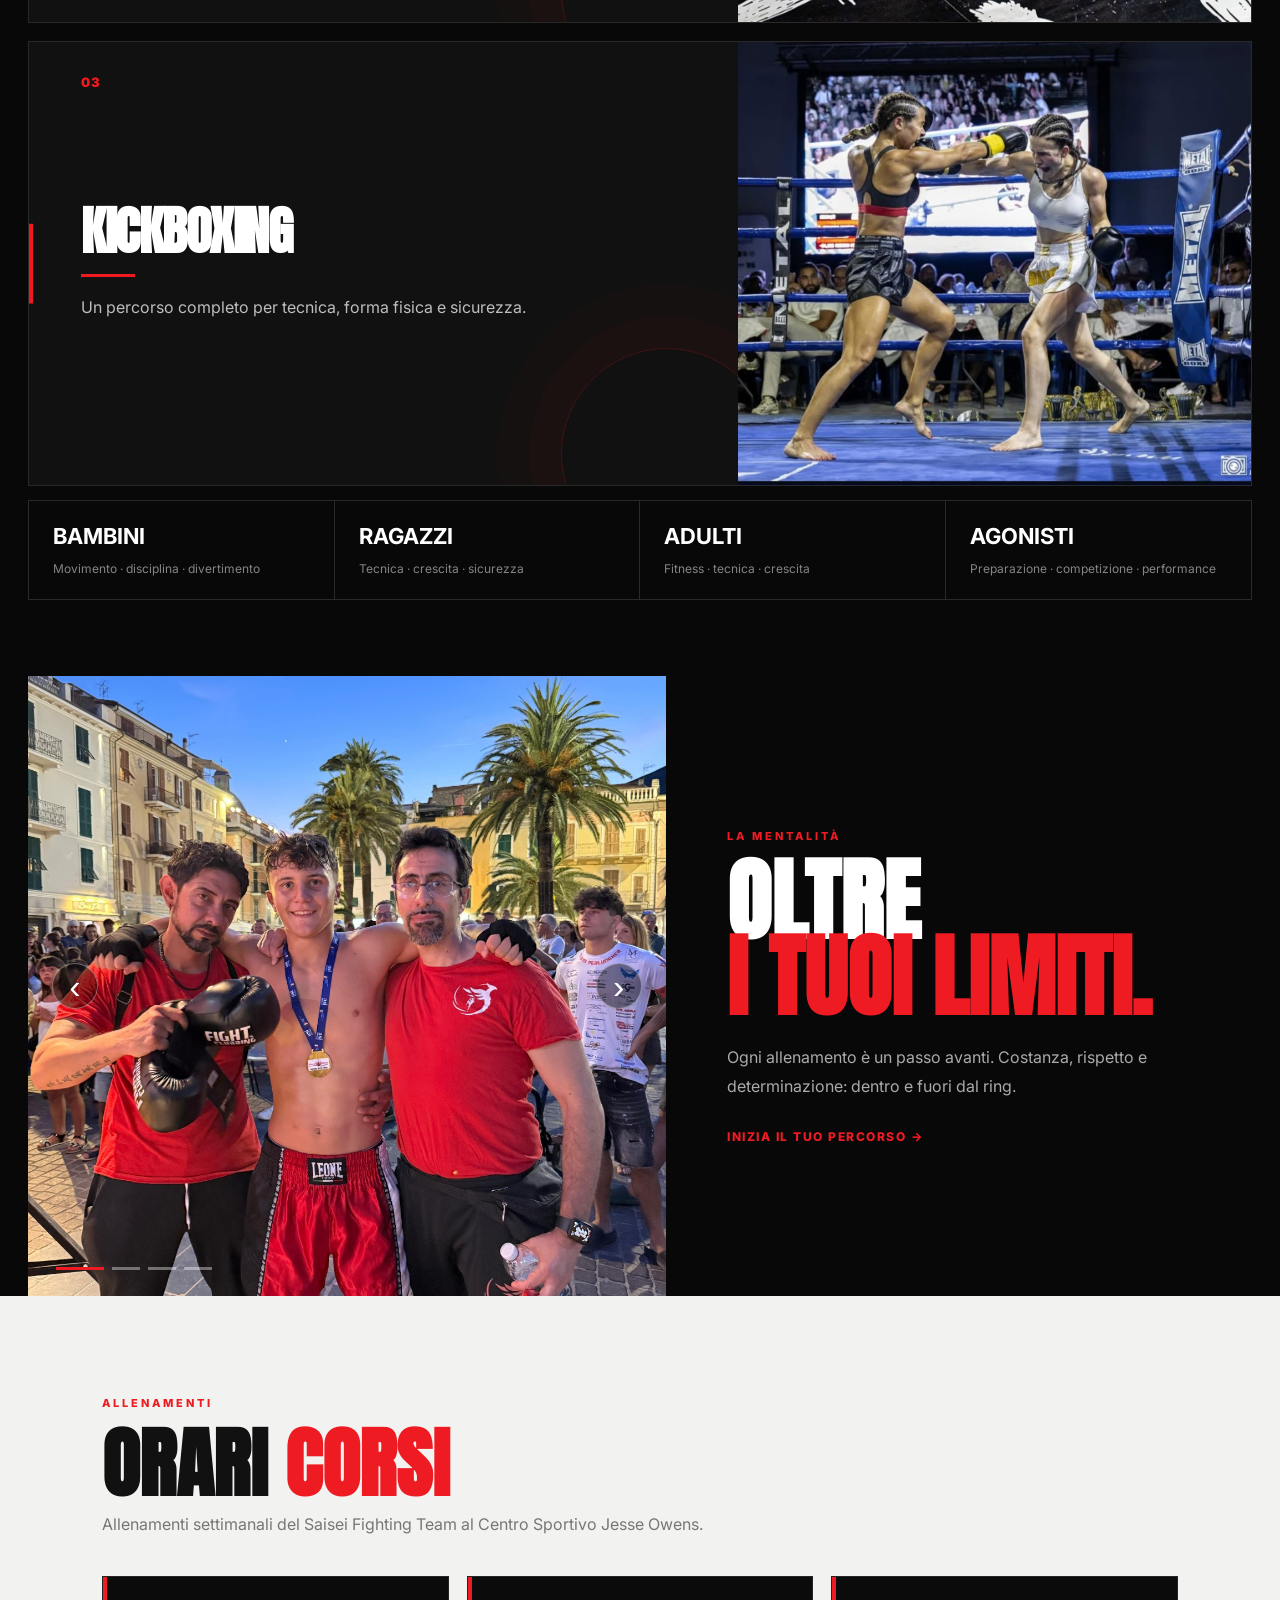
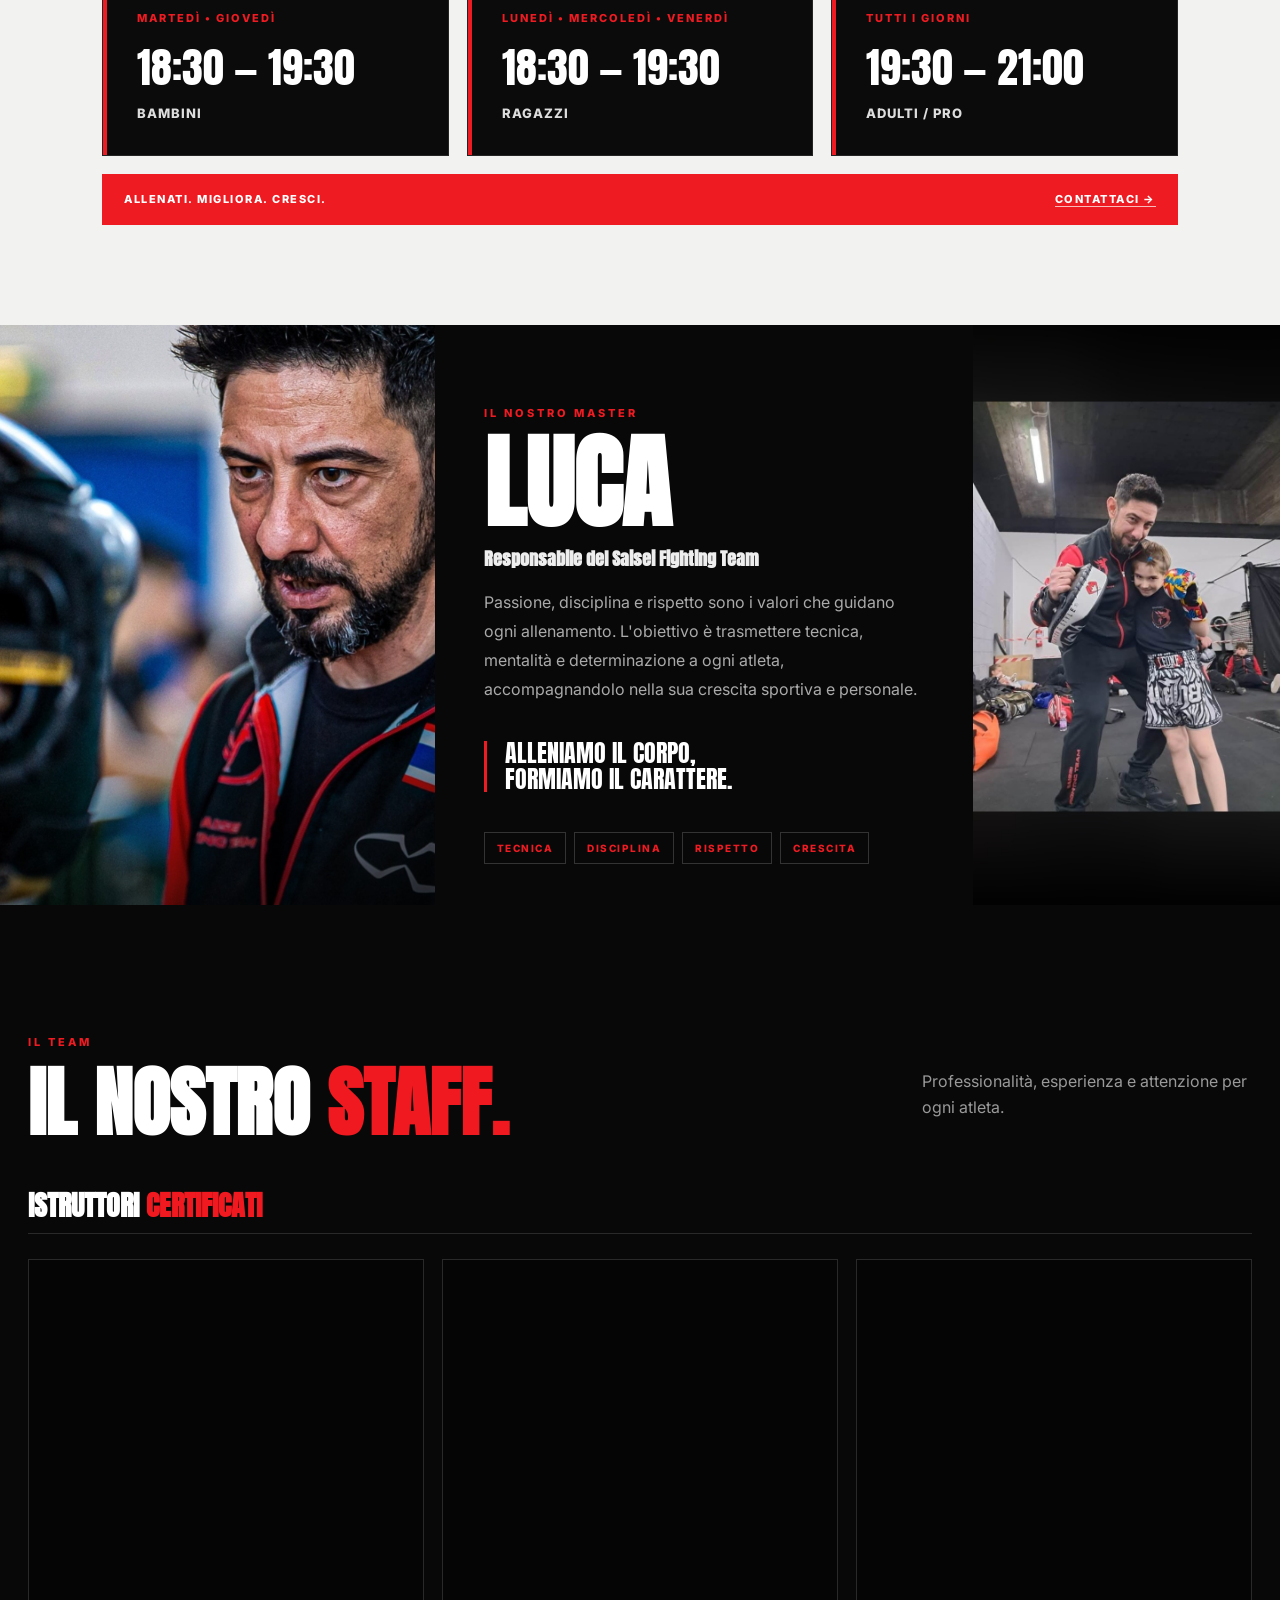
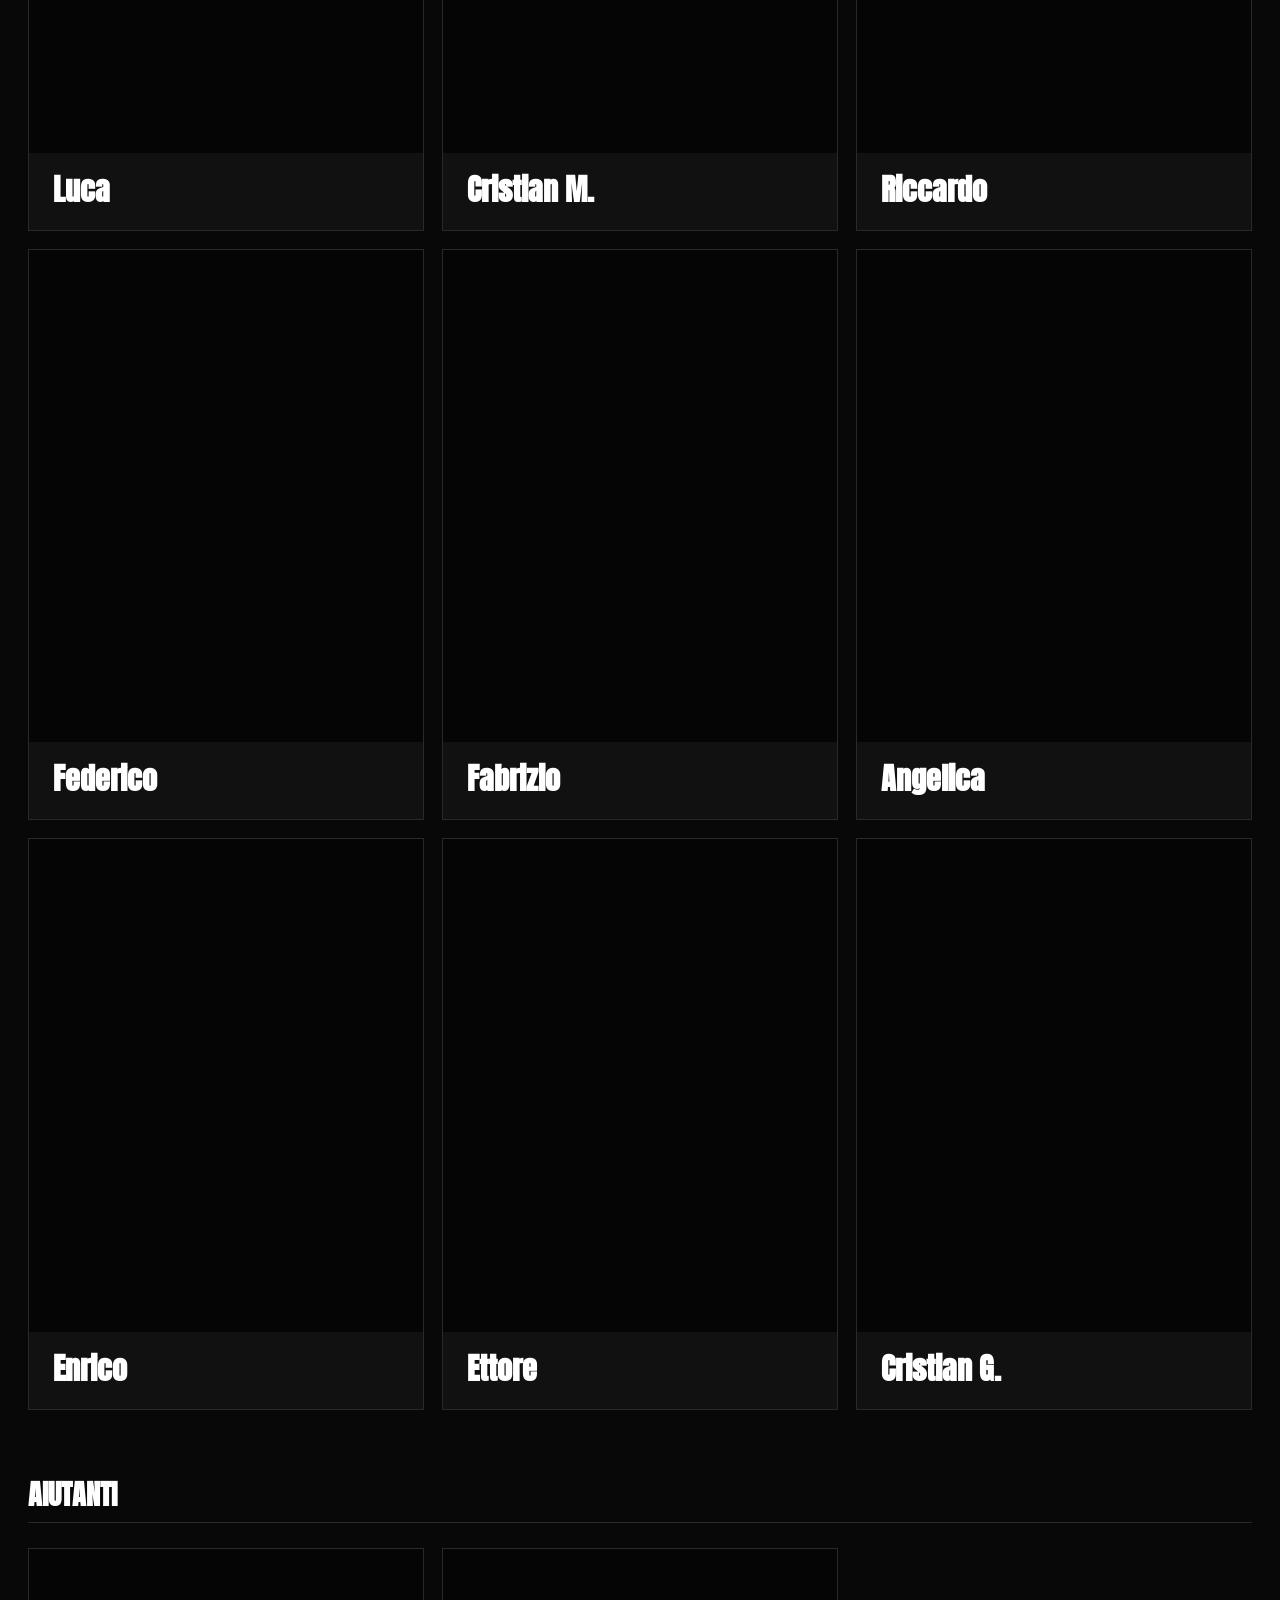
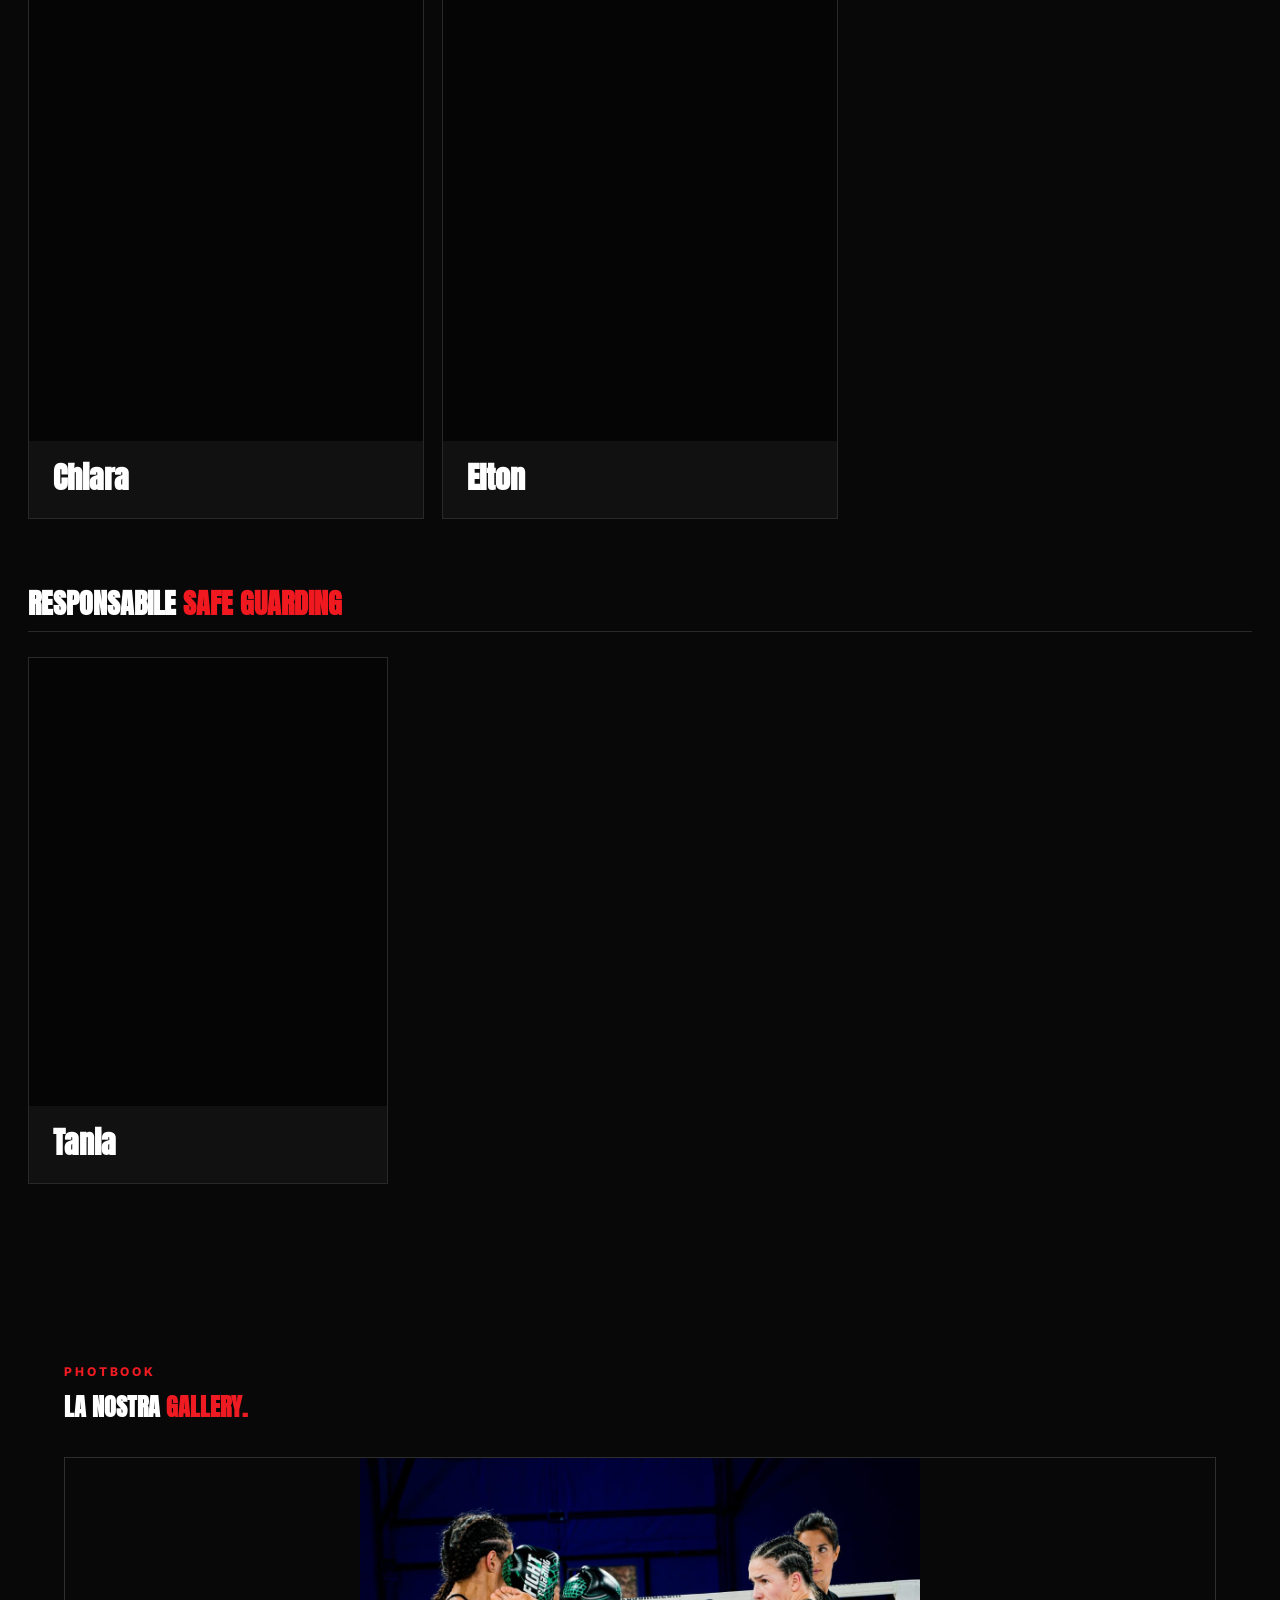
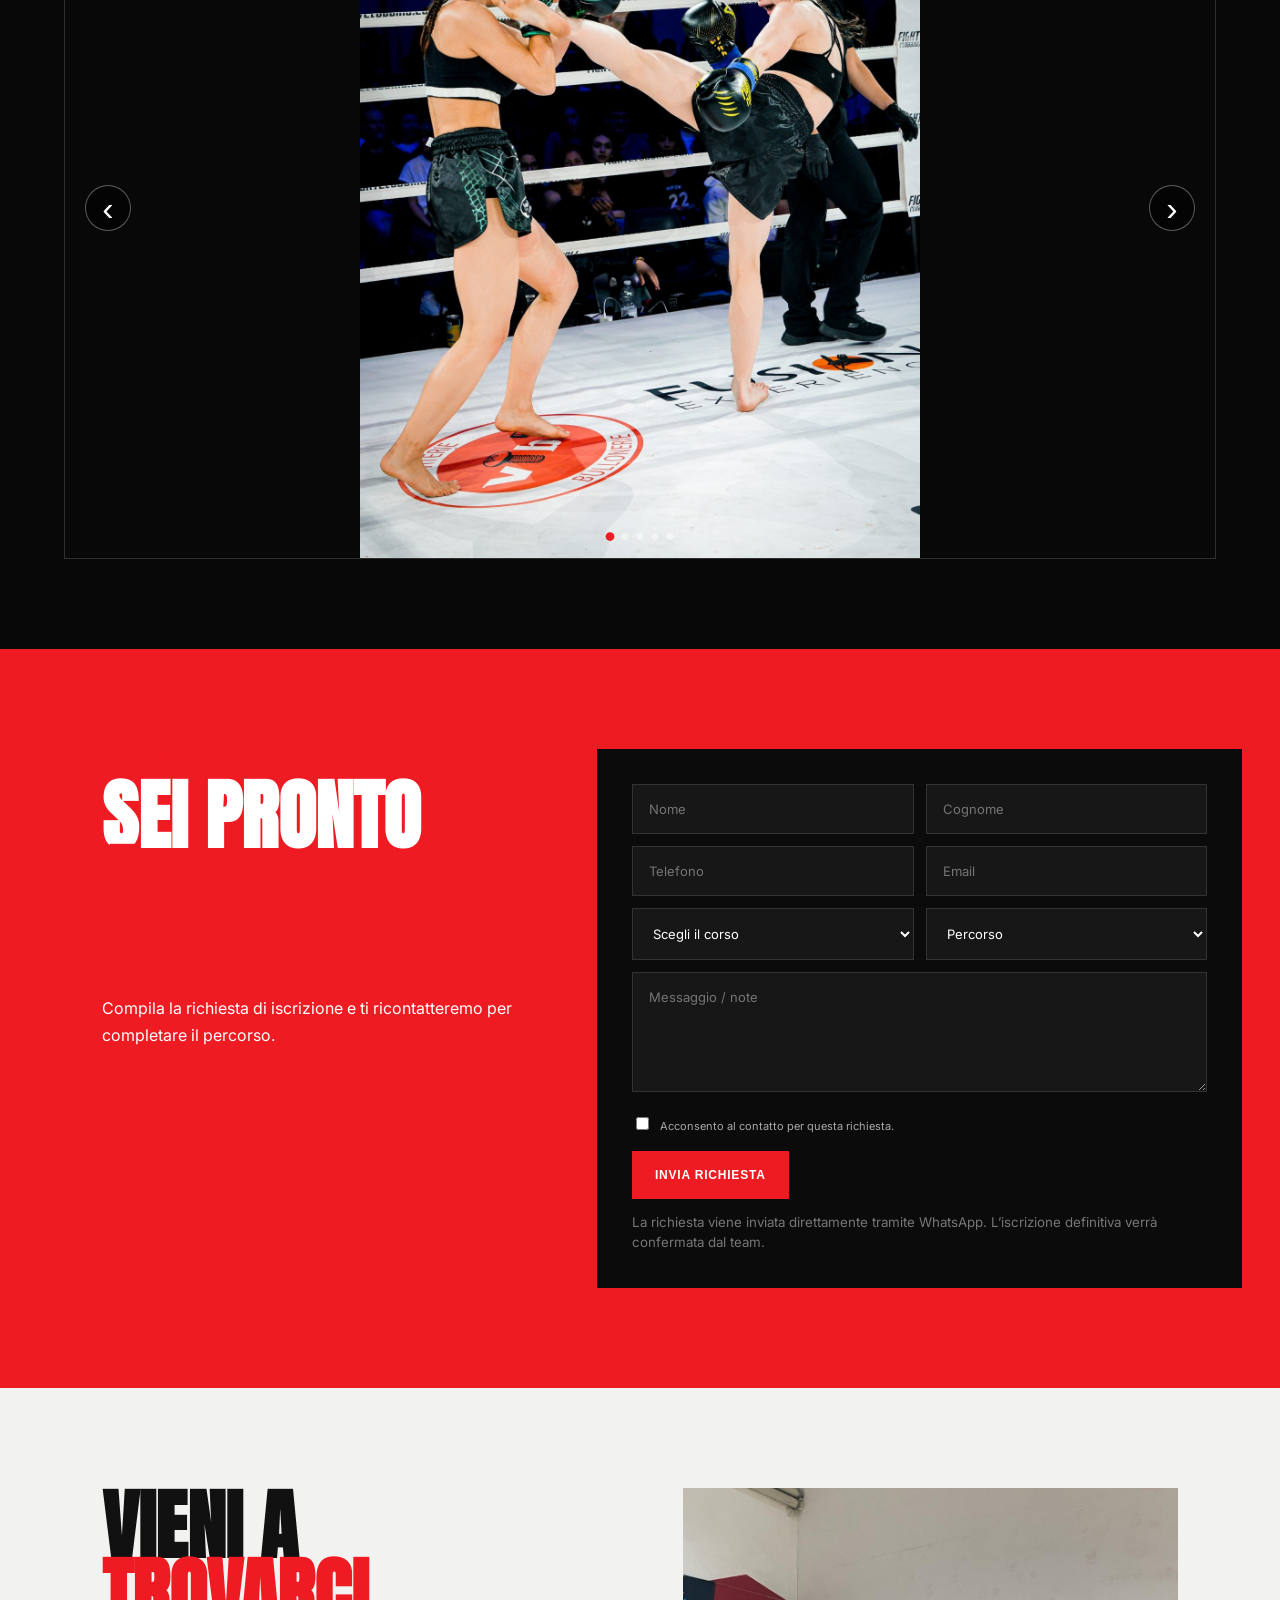
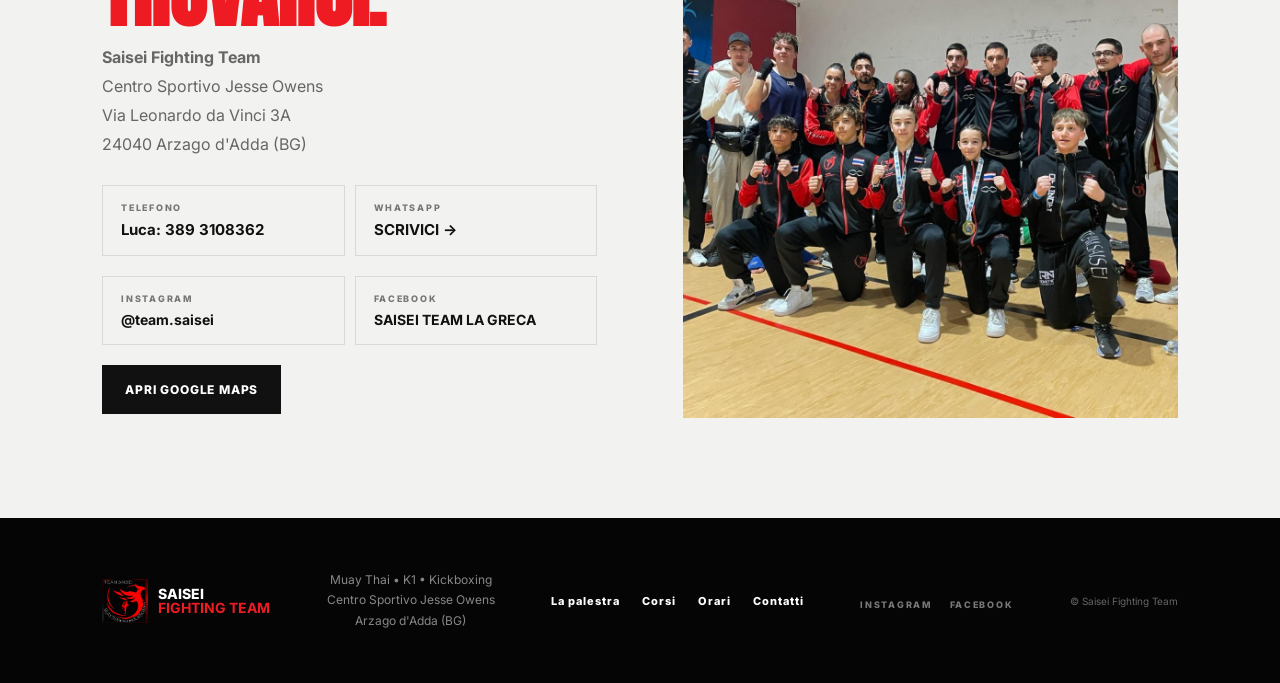
==== commit 9ce081b8: "Add files via upload" ====
--- a/index.html
+++ b/index.html
@@ -29,11 +29,29 @@
 
 </section>
 
-<section id="palestra" class="about light">
-<div class="big-photo"><img src="gym.jpg" alt="Allenamento del Saisei Fighting Team"><span>SAISEI FIGHTING TEAM</span></div>
-<div><div class="eyebrow dark">CHI SIAMO</div><h2>NON È SOLO<br><em>ALLENAMENTO.</em></h2>
-<p>Il Saisei Fighting Team è un'associazione sportiva di Arzago d'Adda dedicata agli sport da combattimento. Un ambiente dove principianti, amatori e agonisti possono allenarsi, migliorare e crescere insieme.</p>
-<div class="stats"><div><b>3</b><small>DISCIPLINE</small></div><div><b>4</b><small>PERCORSI</small></div><div><b>1</b><small>TEAM</small></div></div></div>
+<section id="palestra" class="home-gym light">
+  <div class="home-gym-copy">
+    <div class="eyebrow dark">LA NOSTRA PALESTRA</div>
+    <h2>BENVENUTI A<br><em>CASA NOSTRA.</em></h2>
+    <p>È qui che tutto comincia. Il Saisei Fighting Team è una casa fatta di allenamento, sacrificio, amicizia e passione per gli sport da combattimento.</p>
+    <p>Un ambiente in cui bambini, ragazzi e adulti possono imparare, mettersi alla prova e crescere insieme, dentro e fuori dal ring.</p>
+    <div class="home-gym-signature">
+      <img src="logo.png" alt="Saisei Fighting Team">
+      <div><strong>SAISEI FIGHTING TEAM</strong><span>MUAY THAI · K1 · KICKBOXING</span></div>
+    </div>
+  </div>
+
+  <div class="home-gym-video">
+    <div class="home-gym-video-frame">
+      <video autoplay muted loop playsinline preload="metadata" aria-label="Video della palestra Saisei Fighting Team">
+        <source src="1000139923(1).mp4" type="video/mp4">
+        Il tuo browser non supporta la riproduzione del video.
+      </video>
+      <div class="home-gym-video-overlay"></div>
+      <span class="home-gym-video-label">BENVENUTI A CASA NOSTRA</span>
+      <span class="home-gym-video-status">● SAISEI FIGHTING TEAM</span>
+    </div>
+  </div>
 </section>
 
 <section id="corsi" class="dark-section">
@@ -211,7 +229,7 @@
     <h2>LA NOSTRA <span>GALLERY.</span></h2>
   </div>
   <div class="photobook-carousel" aria-label="Photobook">
-    <div class="photobook-slide is-active"><img class="photobook-image" src="nome-foto.jpg" alt="Descrizione"></div>
+    <div class="photobook-slide is-active"><img class="photobook-image" src="fight-3.jpg" alt="Allenamento e combattimento"></div>
     <div class="photobook-slide"><img class="photobook-image" src="fight-2.jpg" alt="Combattimento"></div>
     <div class="photobook-slide"><img class="photobook-image" src="fight-5.jpg" alt="Combattimento"></div>
     <div class="photobook-slide"><img class="photobook-image" src="fight-4.jpg" alt="Combattimento"></div>
--- a/styles.css
+++ b/styles.css
@@ -726,3 +726,42 @@
 #staff .coach-info h3{font-size:26px}
 #staff .staff-single{grid-template-columns:1fr}
 }
+
+
+/* BENVENUTI A CASA NOSTRA */
+.home-gym{
+  padding:110px 8%;
+  display:grid;
+  grid-template-columns:46% 54%;
+  gap:5%;
+  align-items:center;
+  overflow:hidden;
+}
+.home-gym-copy{padding-left:12px}
+.home-gym h2{font-size:clamp(58px,6.2vw,104px);line-height:.86;letter-spacing:-1px}
+.home-gym-copy p{color:#666;line-height:1.8;max-width:620px;margin:26px 0 0}
+.home-gym-copy p + p{margin-top:12px}
+.home-gym-signature{display:flex;align-items:center;gap:16px;margin-top:34px;padding-top:24px;border-top:1px solid #d4d4d2}
+.home-gym-signature img{width:58px;height:58px;object-fit:contain}
+.home-gym-signature strong{display:block;font-family:Anton,Impact,sans-serif;font-size:20px;letter-spacing:.5px}
+.home-gym-signature span{display:block;margin-top:5px;color:#777;font-size:9px;font-weight:800;letter-spacing:1.8px}
+.home-gym-video{position:relative}
+.home-gym-video-frame{position:relative;min-height:650px;background:#050505;overflow:hidden;border:1px solid #1e1e1e;box-shadow:18px 18px 0 #ef1b22}
+.home-gym-video-frame video{display:block;width:100%;height:650px;object-fit:contain;background:#050505}
+.home-gym-video-overlay{position:absolute;inset:0;background:linear-gradient(180deg,rgba(0,0,0,.12),transparent 45%,rgba(0,0,0,.72))}
+.home-gym-video-label{position:absolute;left:28px;bottom:28px;color:#fff;font-size:11px;font-weight:900;letter-spacing:2px}
+.home-gym-video-status{position:absolute;right:24px;top:22px;color:#fff;font-size:9px;font-weight:800;letter-spacing:1.5px;background:rgba(0,0,0,.55);padding:9px 11px}
+@media(max-width:900px){
+  .home-gym{grid-template-columns:1fr;padding:75px 7%;gap:55px}
+  .home-gym-video-frame{min-height:560px;box-shadow:12px 12px 0 #ef1b22}
+  .home-gym-video-frame video{height:560px}
+}
+@media(max-width:600px){
+  .home-gym{padding:65px 7%;gap:38px}
+  .home-gym-copy{padding-left:0}
+  .home-gym h2{font-size:17vw}
+  .home-gym-video-frame{min-height:520px;box-shadow:8px 8px 0 #ef1b22}
+  .home-gym-video-frame video{height:520px}
+  .home-gym-video-label{left:18px;bottom:18px;font-size:9px;letter-spacing:1.5px}
+  .home-gym-video-status{right:14px;top:14px;font-size:8px;padding:7px 8px}
+}
